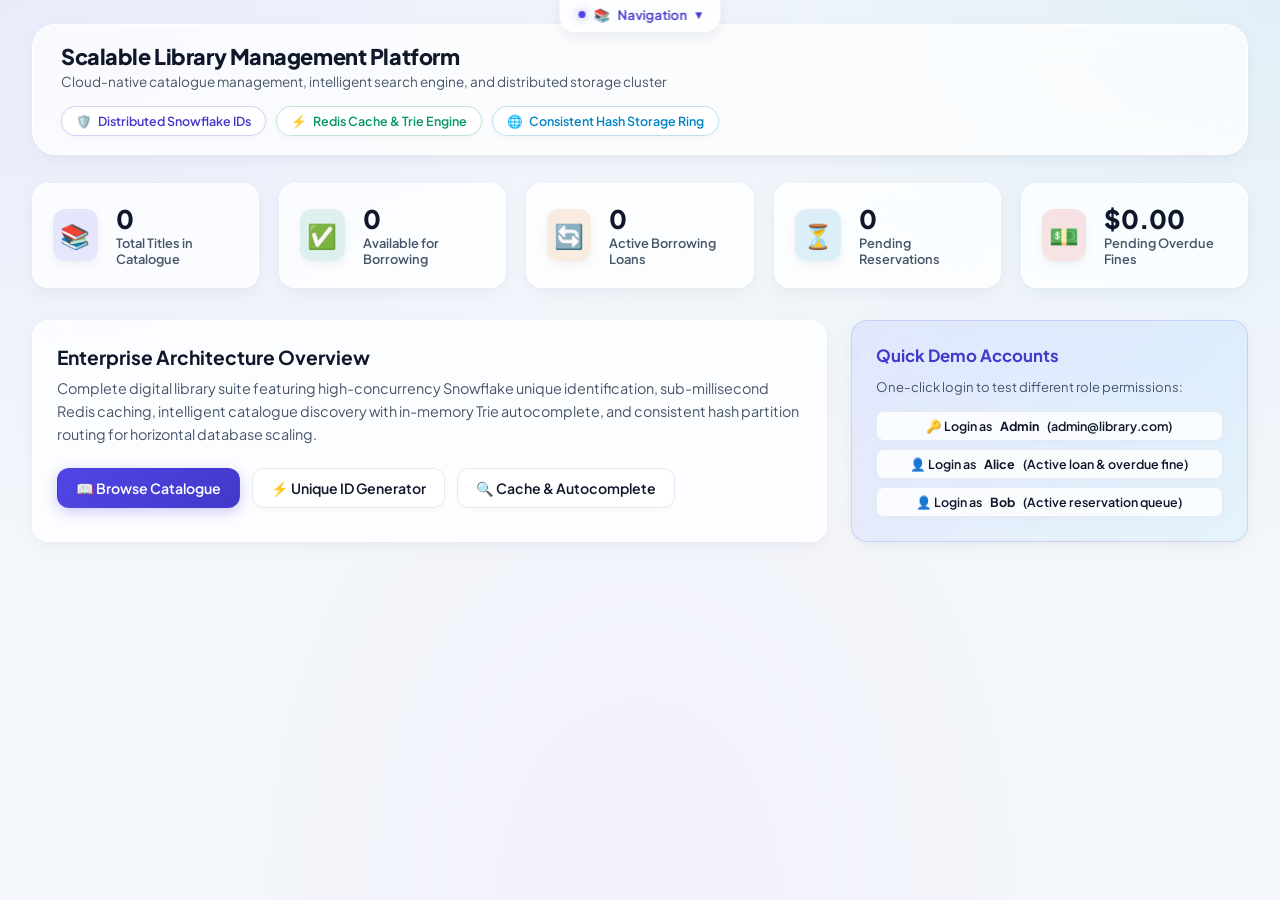
==== src/main/resources/static/index.html @ d14744e7 "Initial commit: Scalable Library Management System" ====
<!DOCTYPE html>
<html lang="en">
<head>
  <meta charset="UTF-8">
  <meta name="viewport" content="width=device-width, initial-scale=1.0">
  <title>Scalable Library Management Platform</title>
  <meta name="description" content="High-Performance Library Management Platform: Distributed Snowflake IDs, In-Memory Trie Autocomplete, Redis Cache-Aside & MongoDB Sharded Storage Ring">
  <!-- Google Fonts: Plus Jakarta Sans & JetBrains Mono -->
  <link rel="preconnect" href="https://fonts.googleapis.com">
  <link rel="preconnect" href="https://fonts.gstatic.com" crossorigin>
  <link href="https://fonts.googleapis.com/css2?family=JetBrains+Mono:wght@400;500;700&family=Plus+Jakarta+Sans:wght@400;500;600;700;800&display=swap" rel="stylesheet">
  <link rel="stylesheet" href="css/style.css">
</head>
<body>
  <!-- Top Hover Trigger Area (Invisible boundary at top of viewport) -->
  <div id="top-nav-trigger" class="top-nav-trigger" aria-label="Hover trigger for navigation"></div>

  <!-- Minimalist Floating Peek Indicator Pill -->
  <div id="nav-peek-indicator" class="nav-peek-indicator" title="Hover to reveal navigation bar">
    <span class="peek-dot"></span>
    <span class="peek-icon">📚</span>
    <span class="peek-text">Navigation</span>
    <span class="peek-chevron">▾</span>
  </div>

  <!-- Top Floating Glass Navigation Bar -->
  <header id="top-navbar" class="top-navbar">
    <div class="top-navbar-container">
      
      <!-- Brand Section -->
      <div class="brand-section" onclick="Router.navigate('dashboard')" role="button" tabindex="0" title="Go to Dashboard">
        <div class="brand-logo-icon">📚</div>
        <div class="brand-info">
          <h2>LMS Portal</h2>
          <span class="brand-badge">Enterprise Edition</span>
        </div>
      </div>

      <!-- Main Horizontal Navigation Menu -->
      <nav class="nav-menu" id="main-nav-menu">
        <a class="nav-item active" data-view="dashboard" id="nav-dashboard">
          <span class="nav-icon">📊</span>
          <span class="nav-label">Dashboard</span>
        </a>
        <a class="nav-item" data-view="catalogue" id="nav-catalogue">
          <span class="nav-icon">📖</span>
          <span class="nav-label">Catalogue</span>
        </a>
        <a class="nav-item" data-view="discovery" id="nav-discovery">
          <span class="nav-icon">🔍</span>
          <span class="nav-label">Discovery & Cache</span>
        </a>
        <a class="nav-item" data-view="benchmark" id="nav-benchmark">
          <span class="nav-icon">⚡</span>
          <span class="nav-label">Unique ID Gen</span>
        </a>
        <a class="nav-item" data-view="distribution" id="nav-distribution">
          <span class="nav-icon">🌐</span>
          <span class="nav-label">Storage Ring</span>
        </a>

        <!-- Member Only Menu -->
        <div id="nav-member-group" class="nav-dynamic-group" style="display: none;">
          <div class="nav-group-divider"></div>
          <a class="nav-item" data-view="member" id="nav-member">
            <span class="nav-icon">👤</span>
            <span class="nav-label">My Library</span>
          </a>
        </div>

        <!-- Admin Only Menu -->
        <div id="nav-admin-group" class="nav-dynamic-group" style="display: none;">
          <div class="nav-group-divider"></div>
          <a class="nav-item" data-view="admin" id="nav-admin">
            <span class="nav-icon">⚙️</span>
            <span class="nav-label">Admin Portal</span>
          </a>
        </div>

        <!-- Guest Only Menu -->
        <div id="nav-guest-group" class="nav-dynamic-group">
          <div class="nav-group-divider"></div>
          <a class="nav-item" data-view="login" id="nav-login">
            <span class="nav-icon">🔐</span>
            <span class="nav-label">Sign In</span>
          </a>
          <a class="nav-item btn-nav-cta" data-view="register" id="nav-register">
            <span class="nav-icon">📝</span>
            <span class="nav-label">Register</span>
          </a>
        </div>
      </nav>

      <!-- Right Actions: User Profile Card & Pin Navbar Toggle -->
      <div class="navbar-right-actions">
        <!-- User Card (Populated by Auth.js) -->
        <div class="user-card" id="sidebar-user-card" style="display: none;">
          <div class="user-avatar" id="user-avatar">A</div>
          <div class="user-details">
            <div class="user-name" id="user-display-name">Alice Johnson</div>
            <span class="user-role-badge member" id="user-role-badge">MEMBER</span>
          </div>
          <button class="btn-logout" title="Sign Out" onclick="Auth.logout()">🚪</button>
        </div>

        <!-- Pin Navbar Toggle Button -->
        <button id="btn-pin-nav" class="btn-pin-nav" title="Pin / Unpin Navbar" onclick="App.toggleNavPin()">
          <span id="pin-icon" class="pin-icon">📌</span>
          <span class="pin-text">Pin Bar</span>
        </button>

        <!-- Mobile Menu Toggle Button -->
        <button class="btn-mobile-toggle" id="mobile-menu-btn" aria-label="Toggle navigation menu">☰</button>
      </div>

    </div>
  </header>

  <!-- Main Application Wrapper -->
  <div class="app-container">
    <div class="main-wrapper">
      
      <!-- Topbar Header -->
      <header class="topbar">
        <div class="topbar-title-wrap">
          <div class="page-heading">
            <h1>Scalable Library Management Platform</h1>
            <p>Cloud-native catalogue management, intelligent search engine, and distributed storage cluster</p>
          </div>
        </div>

        <div class="topbar-actions">
          <div class="badge-concept badge-snowflake">
            <span class="badge-icon">🛡️</span>
            <span>Distributed Snowflake IDs</span>
          </div>
          <div class="badge-concept badge-redis">
            <span class="badge-icon">⚡</span>
            <span>Redis Cache & Trie Engine</span>
          </div>
          <div class="badge-concept badge-cluster">
            <span class="badge-icon">🌐</span>
            <span>Consistent Hash Storage Ring</span>
          </div>
        </div>
      </header>

      <!-- Dynamic Content Views -->
      <main class="content-body">
        
        <!-- ================= VIEW 1: DASHBOARD ================= -->
        <section id="view-dashboard" class="view-section active">
          <!-- Stats Grid -->
          <div class="stats-grid">
            <div class="card stat-card">
              <div class="stat-icon-wrap books">📚</div>
              <div class="stat-content">
                <h3 id="stat-total-books">0</h3>
                <p>Total Titles in Catalogue</p>
              </div>
            </div>

            <div class="card stat-card">
              <div class="stat-icon-wrap available">✅</div>
              <div class="stat-content">
                <h3 id="stat-available-books">0</h3>
                <p>Available for Borrowing</p>
              </div>
            </div>

            <div class="card stat-card">
              <div class="stat-icon-wrap loans">🔄</div>
              <div class="stat-content">
                <h3 id="stat-active-loans">0</h3>
                <p>Active Borrowing Loans</p>
              </div>
            </div>

            <div class="card stat-card">
              <div class="stat-icon-wrap reservations">⏳</div>
              <div class="stat-content">
                <h3 id="stat-total-reservations">0</h3>
                <p>Pending Reservations</p>
              </div>
            </div>

            <div class="card stat-card">
              <div class="stat-icon-wrap fines">💵</div>
              <div class="stat-content">
                <h3 id="stat-pending-fines">$0.00</h3>
                <p>Pending Overdue Fines</p>
              </div>
            </div>
          </div>

          <!-- Quick Actions & Architecture Overview Banner -->
          <div style="display: grid; grid-template-columns: 2fr 1fr; gap: 24px; margin-bottom: 32px;" class="dashboard-hero-grid">
            <div class="card">
              <h3 style="font-size: 1.2rem; font-weight: 700; margin-bottom: 8px; color: var(--text-main);">Enterprise Architecture Overview</h3>
              <p style="font-size: 0.9rem; color: var(--text-muted); line-height: 1.6; margin-bottom: 22px;">
                Complete digital library suite featuring high-concurrency Snowflake unique identification, sub-millisecond Redis caching, intelligent catalogue discovery with in-memory Trie autocomplete, and consistent hash partition routing for horizontal database scaling.
              </p>
              <div style="display: flex; gap: 12px; flex-wrap: wrap;">
                <button class="btn btn-primary" onclick="Router.navigate('catalogue')">📖 Browse Catalogue</button>
                <button class="btn btn-outline" onclick="Router.navigate('benchmark')">⚡ Unique ID Generator</button>
                <button class="btn btn-outline" onclick="Router.navigate('discovery')">🔍 Cache & Autocomplete</button>
              </div>
            </div>

            <div class="card" style="background: linear-gradient(135deg, rgba(79, 70, 229, 0.08), rgba(6, 182, 212, 0.05)); border-color: rgba(99, 102, 241, 0.2);">
              <h3 style="font-size: 1.05rem; font-weight: 700; margin-bottom: 12px; color: var(--primary-600);">Quick Demo Accounts</h3>
              <p style="font-size: 0.82rem; color: var(--text-muted); margin-bottom: 16px;">One-click login to test different role permissions:</p>
              <div style="display: flex; flex-direction: column; gap: 8px;">
                <button class="btn btn-outline btn-sm" onclick="Auth.login('admin@library.com', 'Admin@123')">
                  🔑 Login as <strong>Admin</strong> (admin@library.com)
                </button>
                <button class="btn btn-outline btn-sm" onclick="Auth.login('alice@example.com', 'Alice@123')">
                  👤 Login as <strong>Alice</strong> (Active loan & overdue fine)
                </button>
                <button class="btn btn-outline btn-sm" onclick="Auth.login('bob@example.com', 'Bob@123')">
                  👤 Login as <strong>Bob</strong> (Active reservation queue)
                </button>
              </div>
            </div>
          </div>
        </section>

        <!-- ================= VIEW 2: BOOK CATALOGUE ================= -->
        <section id="view-catalogue" class="view-section">
          <!-- Search & Filter Controls -->
          <div class="search-filter-bar">
            <div class="search-input-wrap">
              <span class="search-icon-inside">🔍</span>
              <input type="text" id="catalogue-search-input" placeholder="Search by title, author, or ISBN..." oninput="Books.handleSearch(this.value)">
            </div>

            <div class="category-chips">
              <button class="chip active" data-category="ALL" onclick="Books.setCategory('ALL')">All Categories</button>
              <button class="chip" data-category="System Architecture" onclick="Books.setCategory('System Architecture')">System Architecture</button>
              <button class="chip" data-category="Computer Science" onclick="Books.setCategory('Computer Science')">Computer Science</button>
              <button class="chip" data-category="Software Engineering" onclick="Books.setCategory('Software Engineering')">Software Engineering</button>
              <button class="chip" data-category="Databases" onclick="Books.setCategory('Databases')">Databases</button>
              <button class="chip" data-category="DevOps & SRE" onclick="Books.setCategory('DevOps & SRE')">DevOps & SRE</button>
              <button class="chip" data-category="Algorithms" onclick="Books.setCategory('Algorithms')">Algorithms</button>
            </div>
          </div>

          <!-- Books Grid -->
          <div id="books-catalogue-grid" class="books-grid"></div>

          <!-- Pagination -->
          <div id="books-pagination"></div>
        </section>

        <!-- ================= VIEW 3: MEMBER DASHBOARD ================= -->
        <section id="view-member" class="view-section">
          <div style="margin-bottom: 24px;">
            <h2 style="font-size: 1.4rem; font-weight: 700; color: var(--text-main);">Member Portal</h2>
            <p style="font-size: 0.85rem; color: var(--text-muted);">Manage active loans, return books, track reservations, and settle overdue fines.</p>
          </div>

          <!-- Active Loans Section -->
          <div class="card" style="margin-bottom: 24px;">
            <h3 style="font-size: 1.1rem; font-weight: 700; margin-bottom: 16px;">📖 Currently Borrowed Books</h3>
            <div id="member-active-loans-list"></div>
          </div>

          <!-- Reservations Section -->
          <div class="card" style="margin-bottom: 24px;">
            <h3 style="font-size: 1.1rem; font-weight: 700; margin-bottom: 16px;">⏳ Active Reservations & Queue Status</h3>
            <div id="member-reservations-list"></div>
          </div>

          <!-- Overdue Fines Section -->
          <div class="card" style="margin-bottom: 24px;">
            <h3 style="font-size: 1.1rem; font-weight: 700; margin-bottom: 16px;">💵 Overdue Fines & Payment History</h3>
            <div id="member-fines-list"></div>
          </div>

          <!-- Past Loan History -->
          <div class="card">
            <h3 style="font-size: 1.1rem; font-weight: 700; margin-bottom: 16px;">📜 Loan History (Returned Books)</h3>
            <div id="member-loan-history-list"></div>
          </div>
        </section>

        <!-- ================= VIEW 4: ADMIN DASHBOARD ================= -->
        <section id="view-admin" class="view-section">
          <div style="display: flex; align-items: center; justify-content: space-between; margin-bottom: 24px; flex-wrap: wrap; gap: 12px;">
            <div>
              <h2 style="font-size: 1.4rem; font-weight: 700; color: var(--text-main);">Library Staff Administration</h2>
              <p style="font-size: 0.85rem; color: var(--text-muted);">Catalogue management, inventory control, loan records, and member directory.</p>
            </div>
            <button class="btn btn-primary" onclick="Admin.openAddBookModal()">+ Add New Book</button>
          </div>

          <!-- Admin Tabs -->
          <div class="category-chips" style="margin-bottom: 20px;">
            <button class="chip active admin-tab-btn" data-tab="books" onclick="Admin.switchTab('books')">📚 Book Management</button>
            <button class="chip admin-tab-btn" data-tab="loans" onclick="Admin.switchTab('loans')">🔄 All Active/Past Loans</button>
            <button class="chip admin-tab-btn" data-tab="reservations" onclick="Admin.switchTab('reservations')">⏳ Reservation Queues</button>
            <button class="chip admin-tab-btn" data-tab="members" onclick="Admin.switchTab('members')">👥 Registered Members</button>
          </div>

          <!-- Tab Pane: Books -->
          <div id="admin-pane-books" class="card admin-tab-pane">
            <div class="table-responsive">
              <table class="data-table">
                <thead>
                  <tr>
                    <th>Book ID</th>
                    <th>Title</th>
                    <th>Authors</th>
                    <th>ISBN</th>
                    <th>Category</th>
                    <th>Stock (Avail / Total)</th>
                    <th>Actions</th>
                  </tr>
                </thead>
                <tbody id="admin-books-table-body"></tbody>
              </table>
            </div>
          </div>

          <!-- Tab Pane: Loans -->
          <div id="admin-pane-loans" class="card admin-tab-pane" style="display: none;">
            <div class="table-responsive">
              <table class="data-table">
                <thead>
                  <tr>
                    <th>Loan ID</th>
                    <th>Member ID</th>
                    <th>Book ID</th>
                    <th>Borrowed Date</th>
                    <th>Due Date</th>
                    <th>Status</th>
                    <th>Action</th>
                  </tr>
                </thead>
                <tbody id="admin-loans-table-body"></tbody>
              </table>
            </div>
          </div>

          <!-- Tab Pane: Reservations -->
          <div id="admin-pane-reservations" class="card admin-tab-pane" style="display: none;">
            <div class="table-responsive">
              <table class="data-table">
                <thead>
                  <tr>
                    <th>Reservation ID</th>
                    <th>Member ID</th>
                    <th>Book ID</th>
                    <th>Reserved Time</th>
                    <th>Queue Pos</th>
                    <th>Status</th>
                  </tr>
                </thead>
                <tbody id="admin-reservations-table-body"></tbody>
              </table>
            </div>
          </div>

          <!-- Tab Pane: Members -->
          <div id="admin-pane-members" class="card admin-tab-pane" style="display: none;">
            <div class="table-responsive">
              <table class="data-table">
                <thead>
                  <tr>
                    <th>Member ID</th>
                    <th>Name</th>
                    <th>Email</th>
                    <th>Role</th>
                    <th>Phone</th>
                    <th>Joined</th>
                  </tr>
                </thead>
                <tbody id="admin-members-table-body"></tbody>
              </table>
            </div>
          </div>
        </section>

        <!-- ================= VIEW 5: UNIQUE ID GENERATOR BENCHMARK ================= -->
        <section id="view-benchmark" class="view-section">
          <div style="margin-bottom: 24px;">
            <h2 style="font-size: 1.4rem; font-weight: 700; color: var(--text-main);">Distributed Unique ID Generator</h2>
            <p style="font-size: 0.85rem; color: var(--text-muted);">
              High-concurrency, collision-free 64-bit Snowflake identification with Base62 encoding for global entity tracking.
            </p>
          </div>

          <div style="display: grid; grid-template-columns: 1fr 1fr; gap: 24px; margin-bottom: 32px;" class="benchmark-grid">
            <!-- Benchmark Control Panel -->
            <div class="card benchmark-card">
              <h3 style="font-size: 1.1rem; font-weight: 700; margin-bottom: 16px;">Concurrent Collision Benchmark</h3>
              <div class="form-group">
                <label>Number of Unique IDs to Generate</label>
                <input type="number" class="form-control" id="bench-count" value="10000" min="100" max="100000" step="1000">
              </div>

              <div class="form-row">
                <div class="form-group">
                  <label>Concurrency Threads</label>
                  <input type="number" class="form-control" id="bench-threads" value="8" min="1" max="32">
                </div>
                <div class="form-group">
                  <label>ID Generator Strategy</label>
                  <select class="form-control" id="bench-strategy">
                    <option value="snowflake">Distributed Snowflake (Base62)</option>
                    <option value="tsid">Time-Sorted ID (TSID Base32)</option>
                  </select>
                </div>
              </div>

              <button class="btn btn-primary" id="btn-run-bench" onclick="Benchmark.runLiveBenchmark()" style="width: 100%;">
                🚀 Run Concurrent Benchmark
              </button>
            </div>

            <!-- Single ID Generation Playground -->
            <div class="card">
              <h3 style="font-size: 1.1rem; font-weight: 700; margin-bottom: 16px;">Interactive ID Generation Playground</h3>
              <p style="font-size: 0.85rem; color: var(--text-muted); margin-bottom: 16px;">
                Generate individual collision-resistant IDs across each domain prefix:
              </p>
              <div style="display: flex; gap: 8px; flex-wrap: wrap; margin-bottom: 16px;">
                <button class="btn btn-outline btn-sm" onclick="Benchmark.generateSampleId('book')">📖 Book (BK-)</button>
                <button class="btn btn-outline btn-sm" onclick="Benchmark.generateSampleId('member')">👤 Member (MEM-)</button>
                <button class="btn btn-outline btn-sm" onclick="Benchmark.generateSampleId('loan')">🔄 Loan (LN-)</button>
                <button class="btn btn-outline btn-sm" onclick="Benchmark.generateSampleId('reservation')">⏳ Reservation (RES-)</button>
                <button class="btn btn-outline btn-sm" onclick="Benchmark.generateSampleId('transaction')">💳 Fine Txn (TXN-)</button>
              </div>

              <div id="playground-result">
                <div class="card-subtle-box" style="padding: 16px; border-radius: var(--radius-md); font-size: 0.85rem; color: var(--text-dim); text-align: center;">
                  Click any button above to generate a live identifier.
                </div>
              </div>
            </div>
          </div>

          <!-- Benchmark Results Display -->
          <div id="bench-results-wrap" class="card" style="display: none; border-color: rgba(99, 102, 241, 0.4);">
            <div style="display: flex; align-items: center; justify-content: space-between; border-bottom: 1px solid var(--border-color); padding-bottom: 16px; margin-bottom: 20px;">
              <div>
                <h3 style="font-size: 1.2rem; font-weight: 700; color: var(--primary-600);">Benchmark Execution Report</h3>
                <p style="font-size: 0.8rem; color: var(--text-muted);" id="bench-res-strategy">Strategy</p>
              </div>
              <span class="status-pill active" style="font-size: 0.85rem;">Completed Successfully</span>
            </div>

            <div class="stats-grid" style="margin-bottom: 24px;">
              <div class="card stat-card card-subtle-box">
                <div class="stat-content">
                  <div class="metric-highlight" id="bench-res-throughput">0</div>
                  <p>Throughput (IDs/sec)</p>
                </div>
              </div>

              <div class="card stat-card card-subtle-box">
                <div class="stat-content">
                  <div class="metric-highlight" id="bench-res-collisions" style="color: var(--success);">0</div>
                  <p>Collision Count</p>
                </div>
              </div>

              <div class="card stat-card card-subtle-box">
                <div class="stat-content">
                  <div class="metric-highlight" id="bench-res-duration" style="color: #D97706;">0 ms</div>
                  <p>Execution Latency</p>
                </div>
              </div>

              <div class="card stat-card card-subtle-box">
                <div class="stat-content">
                  <div class="metric-highlight" id="bench-res-total" style="color: var(--primary-600);">0</div>
                  <p>Total Generated</p>
                </div>
              </div>
            </div>

            <div>
              <h4 style="font-size: 0.85rem; text-transform: uppercase; color: var(--text-dim); margin-bottom: 10px;">Sample Generated IDs from Set:</h4>
              <div id="bench-sample-ids" style="display: flex; flex-wrap: wrap; gap: 8px;"></div>
            </div>
          </div>
        </section>

        <!-- ================= VIEW 6: LOGIN ================= -->
        <section id="view-login" class="view-section">
          <div style="max-width: 440px; margin: 40px auto;">
            <div class="card">
              <div style="text-align: center; margin-bottom: 24px;">
                <div style="font-size: 36px; margin-bottom: 8px;">🔐</div>
                <h2 style="font-size: 1.4rem; font-weight: 700; color: var(--text-main);">Sign In to Library</h2>
                <p style="font-size: 0.85rem; color: var(--text-muted); margin-top: 4px;">Enter your credentials to access loans and reservations.</p>
              </div>

              <form onsubmit="event.preventDefault(); Auth.login(document.getElementById('login-email').value, document.getElementById('login-password').value);">
                <div class="form-group">
                  <label>Email Address</label>
                  <input type="email" class="form-control" id="login-email" required placeholder="name@domain.com">
                </div>

                <div class="form-group">
                  <label>Password</label>
                  <input type="password" class="form-control" id="login-password" required placeholder="••••••••">
                </div>

                <button type="submit" class="btn btn-primary" style="width: 100%; padding: 12px; margin-top: 8px;">
                  Sign In
                </button>
              </form>

              <div style="text-align: center; margin-top: 20px; font-size: 0.85rem; color: var(--text-muted);">
                Don't have an account? <a href="#" onclick="event.preventDefault(); Router.navigate('register');" style="color: var(--primary-600); font-weight: 600;">Register here</a>
              </div>
            </div>
          </div>
        </section>

        <!-- ================= VIEW 7: REGISTRATION ================= -->
        <section id="view-register" class="view-section">
          <div style="max-width: 480px; margin: 40px auto;">
            <div class="card">
              <div style="text-align: center; margin-bottom: 24px;">
                <div style="font-size: 36px; margin-bottom: 8px;">📝</div>
                <h2 style="font-size: 1.4rem; font-weight: 700; color: var(--text-main);">Member Registration</h2>
                <p style="font-size: 0.85rem; color: var(--text-muted); margin-top: 4px;">Join the library to borrow books and manage reservations.</p>
              </div>

              <form onsubmit="event.preventDefault(); Auth.register(
                document.getElementById('reg-name').value,
                document.getElementById('reg-email').value,
                document.getElementById('reg-password').value,
                document.getElementById('reg-phone').value,
                document.getElementById('reg-role').value
              );">
                <div class="form-group">
                  <label>Full Name</label>
                  <input type="text" class="form-control" id="reg-name" required placeholder="John Doe">
                </div>

                <div class="form-group">
                  <label>Email Address</label>
                  <input type="email" class="form-control" id="reg-email" required placeholder="john@example.com">
                </div>

                <div class="form-group">
                  <label>Password (min 6 characters)</label>
                  <input type="password" class="form-control" id="reg-password" required minlength="6" placeholder="••••••••">
                </div>

                <div class="form-row">
                  <div class="form-group">
                    <label>Phone Number</label>
                    <input type="tel" class="form-control" id="reg-phone" placeholder="+1-555-0199">
                  </div>
                  <div class="form-group">
                    <label>Account Role</label>
                    <select class="form-control" id="reg-role">
                      <option value="MEMBER">Member</option>
                      <option value="ADMIN">Administrator</option>
                    </select>
                  </div>
                </div>

                <button type="submit" class="btn btn-primary" style="width: 100%; padding: 12px; margin-top: 8px;">
                  Complete Registration
                </button>
              </form>

              <div style="text-align: center; margin-top: 20px; font-size: 0.85rem; color: var(--text-muted);">
                Already have an account? <a href="#" onclick="event.preventDefault(); Router.navigate('login');" style="color: var(--primary-600); font-weight: 600;">Sign In</a>
              </div>
            </div>
          </div>
        </section>

        <!-- ================= VIEW: BOOK DISCOVERY ================= -->
        <section id="view-discovery" class="view-section">
          <div style="margin-bottom: 24px;">
            <div style="display: flex; justify-content: space-between; align-items: flex-start; flex-wrap: wrap; gap: 12px;">
              <div>
                <h2 style="font-size: 1.4rem; font-weight: 700; color: var(--text-main);">Book Discovery & Redis Cache Engine</h2>
                <p style="font-size: 0.85rem; color: var(--text-muted);">
                  In-Memory Prefix Search, Redis Cache-Aside Engine & High-Throughput Catalogue Crawler.
                </p>
              </div>
              <div id="stat-redis-status" class="status-pill active">🟢 CONNECTED</div>
            </div>
          </div>

          <!-- Redis Telemetry Cards -->
          <div class="stats-grid" style="grid-template-columns: repeat(5, 1fr); margin-bottom: 28px;">
            <div class="card stat-card">
              <div class="stat-content">
                <div class="metric-highlight" id="stat-book-hits" style="color: var(--success); font-size: 1.4rem;">0</div>
                <p>Book Cache Hits</p>
              </div>
            </div>
            <div class="card stat-card">
              <div class="stat-content">
                <div class="metric-highlight" id="stat-book-misses" style="color: #D97706; font-size: 1.4rem;">0</div>
                <p>Book Cache Misses</p>
              </div>
            </div>
            <div class="card stat-card">
              <div class="stat-content">
                <div class="metric-highlight" id="stat-search-hits" style="color: var(--success); font-size: 1.4rem;">0</div>
                <p>Search Cache Hits</p>
              </div>
            </div>
            <div class="card stat-card">
              <div class="stat-content">
                <div class="metric-highlight" id="stat-search-misses" style="color: #D97706; font-size: 1.4rem;">0</div>
                <p>Search Cache Misses</p>
              </div>
            </div>
            <div class="card stat-card">
              <div class="stat-content">
                <div class="metric-highlight" id="stat-cache-ratio" style="color: var(--primary-600); font-size: 1.4rem;">0.00%</div>
                <p>Overall Hit Ratio</p>
              </div>
            </div>
          </div>

          <div style="display: grid; grid-template-columns: 1fr 1fr; gap: 24px; margin-bottom: 32px;" class="discovery-grid">
            <!-- Trie Autocomplete Tester -->
            <div class="card">
              <div style="display: flex; justify-content: space-between; align-items: center; margin-bottom: 12px;">
                <h3 style="font-size: 1.1rem; font-weight: 700;">⚡ Trie Autocomplete Playground</h3>
                <span id="discovery-trie-latency" style="font-size: 0.8rem; color: var(--text-muted);"></span>
              </div>
              <p style="font-size: 0.85rem; color: var(--text-muted); margin-bottom: 16px;">
                Type any prefix to fetch instantaneous suggestions from the in-memory Trie data structure:
              </p>
              <div class="form-group">
                <input type="text" class="form-control" id="discovery-trie-input" placeholder="Type prefix (e.g. 'clean', 'sys', 'data', 'martin')...">
              </div>
              <div id="discovery-trie-results" class="card-subtle-box" style="display: flex; flex-wrap: wrap; gap: 8px; min-height: 40px; padding: 12px; border-radius: var(--radius-md);">
                <span style="color: var(--text-dim); font-size: 0.85rem;">Type a prefix above to test Trie prefix matching...</span>
              </div>
            </div>

            <!-- Redis Multi-Field Search Explorer -->
            <div class="card">
              <div style="display: flex; justify-content: space-between; align-items: center; margin-bottom: 12px;">
                <h3 style="font-size: 1.1rem; font-weight: 700;">🔍 Cache-Aside Search Explorer</h3>
                <span id="discovery-cache-badge" class="badge-concept badge-redis" style="font-size: 0.75rem;">REDIS READY</span>
              </div>
              <p style="font-size: 0.85rem; color: var(--text-muted); margin-bottom: 16px;">
                Queries check Redis first (<code>search:{query}:{page}:{size}:{avail}</code>). Cache hit returns in &lt;2ms; miss queries MongoDB and caches with TTL.
              </p>
              <div style="display: flex; gap: 8px; margin-bottom: 12px;">
                <input type="text" class="form-control" id="discovery-search-q" placeholder="Search term..." style="flex: 2;">
                <select class="form-control" id="discovery-search-avail" style="flex: 1;">
                  <option value="">All Stock</option>
                  <option value="true">In Stock</option>
                  <option value="false">Out of Stock</option>
                </select>
                <button class="btn btn-primary" onclick="Discovery.runSearch()">Search</button>
              </div>
              <div style="font-size: 0.78rem; color: var(--text-dim); margin-bottom: 12px;">
                Execution Latency: <strong id="discovery-search-latency" style="color: var(--primary-600);">0 ms</strong>
              </div>
              <div id="discovery-search-results" style="max-height: 280px; overflow-y: auto;">
                <div style="text-align: center; padding: 20px; color: var(--text-dim); font-size: 0.85rem;">
                  Click 'Search' or pick a Trie suggestion above to execute cached search.
                </div>
              </div>
            </div>
          </div>

          <!-- Controlled Crawler Panel -->
          <div class="card">
            <h3 style="font-size: 1.1rem; font-weight: 700; margin-bottom: 8px;">🕷️ Automated Catalogue Discovery Crawler</h3>
            <p style="font-size: 0.85rem; color: var(--text-muted); margin-bottom: 16px;">
              Crawls permitted catalogue sources, extracts book metadata, deduplicates URLs, and stages records for catalogue ingestion:
            </p>
            <div style="display: flex; gap: 12px; margin-bottom: 16px; flex-wrap: wrap;">
              <input type="text" class="form-control" id="crawler-seed-url" value="http://localhost:8081/api/crawler/simulated-source?page=1" style="flex: 1; min-width: 260px;">
              <button class="btn btn-primary" onclick="Discovery.runCrawler()">🚀 Run Controlled Crawl</button>
            </div>
            <div id="crawler-stats-container" style="display: none; margin-bottom: 16px;"></div>
            <div id="crawler-extracted-books"></div>
          </div>
        </section>

        <!-- ================= VIEW: DISTRIBUTED STORAGE & SHARDING ================= -->
        <section id="view-distribution" class="view-section">
          <div style="margin-bottom: 24px;">
            <div style="display: flex; justify-content: space-between; align-items: flex-start; flex-wrap: wrap; gap: 12px;">
              <div>
                <h2 style="font-size: 1.4rem; font-weight: 700; color: var(--text-main);">Distributed Storage & Partition Routing</h2>
                <p style="font-size: 0.85rem; color: var(--text-muted);">
                  Consistent Hashing Partition Ring & Distributed Cluster Topology Manager.
                </p>
              </div>
              <div id="dist-cluster-badge" class="status-pill active">CLUSTER READY</div>
            </div>
          </div>

          <!-- Top Status Grid -->
          <div class="stats-grid" style="grid-template-columns: repeat(4, 1fr); margin-bottom: 28px;">
            <div class="card stat-card">
              <div class="stat-content">
                <div class="metric-highlight" id="dist-node-count" style="font-size: 1.5rem; color: var(--primary-600);">4</div>
                <p>Logical Storage Nodes</p>
              </div>
            </div>
            <div class="card stat-card">
              <div class="stat-content">
                <div class="metric-highlight" id="dist-vnode-count" style="font-size: 1.5rem; color: #D97706;">150</div>
                <p>VNodes per Physical Node</p>
              </div>
            </div>
            <div class="card stat-card">
              <div class="stat-content">
                <div class="metric-highlight" id="dist-total-vnodes" style="font-size: 1.5rem; color: var(--primary-500);">600</div>
                <p>Total Virtual Points on Ring</p>
              </div>
            </div>
            <div class="card stat-card">
              <div class="stat-content">
                <div class="metric-highlight" id="dist-cv" style="font-size: 1.5rem; color: var(--success);">&lt; 8%</div>
                <p>Ring Variance (Coeff. Var)</p>
              </div>
            </div>
          </div>

          <!-- MongoDB Sharding Architecture Panel -->
          <div class="card" style="margin-bottom: 28px; border-color: rgba(99, 102, 241, 0.25);">
            <div style="display: flex; justify-content: space-between; align-items: center; border-bottom: 1px solid var(--border-color); padding-bottom: 14px; margin-bottom: 18px; flex-wrap: wrap; gap: 10px;">
              <div>
                <h3 style="font-size: 1.15rem; font-weight: 700; color: var(--primary-600); display: flex; align-items: center; gap: 8px;">
                  <span>🍃</span> MongoDB Sharded Deployment Architecture
                </h3>
                <p style="font-size: 0.82rem; color: var(--text-muted); margin-top: 2px;">
                  Deployment Mode: <strong id="dist-cluster-type" style="color: var(--text-main);">STANDALONE_DEV</strong> | URI: <code id="dist-conn-uri" style="color: var(--primary-600);">mongodb://localhost:27017/library_db</code>
                </p>
              </div>
              <button class="btn btn-outline btn-sm" onclick="Distribution.loadOverview()">🔄 Refresh Status</button>
            </div>

            <div style="display: grid; grid-template-columns: 2fr 1.2fr; gap: 20px;" class="distribution-shards-grid">
              <!-- Shard Replica Sets -->
              <div>
                <div style="font-size: 0.85rem; font-weight: 700; color: var(--text-dim); text-transform: uppercase; margin-bottom: 10px;">
                  Active / Configured Shard Replica Sets:
                </div>
                <div id="dist-shards-list" style="display: grid; grid-template-columns: 1fr 1fr; gap: 12px;"></div>
              </div>

              <!-- Shard Keys & Docker Quickstart -->
              <div>
                <div style="font-size: 0.85rem; font-weight: 700; color: var(--text-dim); text-transform: uppercase; margin-bottom: 10px;">
                  Hashed Shard Keys & Distribution:
                </div>
                <div id="dist-shard-keys-list"></div>
                <div class="card-subtle-box" style="margin-top: 12px; padding: 10px; border-radius: var(--radius-sm); font-size: 0.75rem;">
                  <span style="color: var(--text-dim);">To spin up 2-shard + configsvr cluster:</span><br>
                  <code style="color: var(--primary-600); font-weight: 700;">docker compose -f docker-compose-sharding.yml up -d</code>
                </div>
              </div>
            </div>
          </div>

          <!-- Consistent Hash Ring Active Nodes & Key Allocation -->
          <div class="card" style="margin-bottom: 28px;">
            <div style="display: flex; justify-content: space-between; align-items: center; margin-bottom: 16px; flex-wrap: wrap; gap: 12px;">
              <div>
                <h3 style="font-size: 1.15rem; font-weight: 700; color: var(--text-main);">🌐 Consistent Hash Ring Topology & Key Allocation</h3>
                <p style="font-size: 0.82rem; color: var(--text-muted);">
                  Algorithm: <strong id="dist-algo">32-bit MurmurHash3</strong> | Live Catalogue & Member Records: <strong id="dist-total-keys" style="color: var(--primary-600);">0</strong> keys
                </p>
              </div>
              <!-- Add Node Form -->
              <div style="display: flex; gap: 8px;">
                <input type="text" class="form-control" id="dist-new-node-input" placeholder="New node (e.g. storage-node-5)" style="width: 220px; font-size: 0.85rem;">
                <button class="btn btn-primary btn-sm" onclick="Distribution.addNode()">+ Add Node</button>
              </div>
            </div>

            <!-- Nodes Cards Grid -->
            <div id="dist-nodes-grid" style="display: grid; grid-template-columns: repeat(auto-fit, minmax(240px, 1fr)); gap: 14px;"></div>
          </div>

          <!-- Interactive Key Routing & Scale Simulator -->
          <div style="display: grid; grid-template-columns: 1fr 1fr; gap: 24px; margin-bottom: 28px;" class="distribution-sim-grid">
            <!-- Key Route Inspector -->
            <div class="card">
              <h3 style="font-size: 1.1rem; font-weight: 700; margin-bottom: 8px; color: var(--text-main);">🎯 Single Key Routing Inspector</h3>
              <p style="font-size: 0.82rem; color: var(--text-muted); margin-bottom: 14px;">
                Trace how any book ID, ISBN, or member identifier maps onto the 32-bit circular hash ring:
              </p>
              <div class="form-group">
                <input type="text" class="form-control" id="dist-route-input" placeholder="Type key (e.g. BK-RQwX87z9s2, 978-0132350884, MEM-001)...">
              </div>
              <div id="dist-route-result">
                <div class="card-subtle-box" style="padding: 14px; border-radius: var(--radius-md); font-size: 0.85rem; color: var(--text-dim); text-align: center;">
                  Enter a key above to trace its MurmurHash3 value and target partition node.
                </div>
              </div>
            </div>

            <!-- Dynamic Scale & Rebalance Simulation -->
            <div class="card">
              <h3 style="font-size: 1.1rem; font-weight: 700; margin-bottom: 8px; color: var(--text-main);">📈 Scale Demonstration & Remapping Simulator</h3>
              <p style="font-size: 0.82rem; color: var(--text-muted); margin-bottom: 14px;">
                Simulate adding or removing a storage node. Demonstrates that only ~1/(N+1) keys move, proving ring stability:
              </p>
              <div class="form-row" style="margin-bottom: 12px;">
                <div class="form-group" style="flex: 2;">
                  <label style="font-size: 0.75rem;">Node Identifier</label>
                  <input type="text" class="form-control" id="dist-sim-node-input" value="storage-node-scale-demo">
                </div>
                <div class="form-group" style="flex: 1;">
                  <label style="font-size: 0.75rem;">Operation</label>
                  <select class="form-control" id="dist-sim-op-select">
                    <option value="ADD">Add Node (+)</option>
                    <option value="REMOVE">Remove Node (-)</option>
                  </select>
                </div>
                <div class="form-group" style="flex: 1;">
                  <label style="font-size: 0.75rem;">Test Keys</label>
                  <input type="number" class="form-control" id="dist-sim-keys-input" value="2000" min="100" max="20000" step="500">
                </div>
              </div>
              <div style="display: flex; gap: 8px;">
                <button class="btn btn-primary btn-sm" style="flex: 2;" onclick="Distribution.runRebalanceSimulation()">
                  🚀 Run Rebalance Simulation
                </button>
                <button class="btn btn-outline btn-sm" style="flex: 1;" onclick="Distribution.runUniformityBenchmark()">
                  ⚡ 10k Benchmark
                </button>
              </div>
            </div>
          </div>

          <!-- Simulation / Benchmark Output Container -->
          <div id="dist-rebalance-result" class="card" style="display: none; margin-bottom: 28px;"></div>
          <div id="dist-bench-report" class="card" style="display: none; margin-bottom: 28px;"></div>

          <!-- Cooperation Architecture Card -->
          <div class="card" style="background: linear-gradient(135deg, rgba(79, 70, 229, 0.06), rgba(6, 182, 212, 0.04)); border-color: rgba(99, 102, 241, 0.25);">
            <h3 style="font-size: 1.15rem; font-weight: 700; margin-bottom: 12px; color: var(--primary-600);">
              🤝 Application Router & MongoDB Storage Architecture
            </h3>
            <div style="display: grid; grid-template-columns: 1fr 1fr; gap: 20px; font-size: 0.85rem; line-height: 1.6; margin-bottom: 16px;">
              <div class="card-subtle-box" style="padding: 14px; border-radius: var(--radius-md);">
                <div style="font-weight: 700; color: var(--primary-600); margin-bottom: 6px;">Layer 7: Application Consistent Hashing Router</div>
                <p id="dist-coop-app" style="color: var(--text-muted);">
                  Routes catalogue cache keys, read requests, and microservice tasks across logical nodes with minimal key churn upon scaling.
                </p>
              </div>
              <div class="card-subtle-box" style="padding: 14px; border-radius: var(--radius-md);">
                <div style="font-weight: 700; color: #D97706; margin-bottom: 6px;">Layer 4: MongoDB Database Sharding (mongos)</div>
                <p id="dist-coop-db" style="color: var(--text-muted);">
                  Mongos router distributes BSON records across replica set shards based on hashed shard keys { bookId: 'hashed' } and { memberId: 'hashed' }.
                </p>
              </div>
            </div>
            <div class="card-subtle-box" style="font-size: 0.82rem; color: var(--text-main); padding: 12px; border-radius: var(--radius-sm);">
              <strong>Synergy:</strong> <span id="dist-coop-synergy">Application consistent hashing ensures predictable cache locality and low latency; MongoDB sharding provides horizontal persistence capacity, high availability, and transparent chunk rebalancing.</span>
            </div>
          </div>
        </section>

      </main>
    </div>
  </div>

  <!-- ================= MODALS ================= -->
  
  <!-- Book Detail Modal -->
  <div class="modal-overlay" id="book-detail-modal">
    <div class="modal-dialog">
      <div class="modal-header">
        <h3>Book Details & Actions</h3>
        <button class="btn-close-modal" onclick="App.closeAllModals()">&times;</button>
      </div>
      <div class="modal-body" id="book-detail-modal-content"></div>
    </div>
  </div>

  <!-- Admin Book Form Modal (Add / Edit) -->
  <div class="modal-overlay" id="book-form-modal">
    <div class="modal-dialog">
      <div class="modal-header">
        <h3 id="book-form-title">Add New Book</h3>
        <button class="btn-close-modal" onclick="App.closeAllModals()">&times;</button>
      </div>
      <div class="modal-body">
        <form id="book-form" onsubmit="Admin.handleSaveBook(event)">
          <input type="hidden" id="book-form-id">

          <div class="form-group">
            <label>Title</label>
            <input type="text" class="form-control" id="book-form-title-input" required placeholder="Designing Data-Intensive Applications">
          </div>

          <div class="form-group">
            <label>Author(s) (comma separated)</label>
            <input type="text" class="form-control" id="book-form-authors" required placeholder="Martin Kleppmann">
          </div>

          <div class="form-row">
            <div class="form-group">
              <label>ISBN</label>
              <input type="text" class="form-control" id="book-form-isbn" required placeholder="978-1449373320">
            </div>
            <div class="form-group">
              <label>Category</label>
              <input type="text" class="form-control" id="book-form-category" required placeholder="System Architecture">
            </div>
          </div>

          <div class="form-row">
            <div class="form-group">
              <label>Total Copies</label>
              <input type="number" class="form-control" id="book-form-total" required min="1" value="3">
            </div>
            <div class="form-group" style="display: none;">
              <label>Available Copies</label>
              <input type="number" class="form-control" id="book-form-available" min="0">
            </div>
          </div>

          <div class="form-group">
            <label>Location / Shelf</label>
            <input type="text" class="form-control" id="book-form-location" placeholder="Shelf A-102">
          </div>

          <div class="form-group">
            <label>Description</label>
            <textarea class="form-control" id="book-form-desc" rows="3" placeholder="Book synopsis and contents overview..."></textarea>
          </div>

          <button type="submit" class="btn btn-primary" style="width: 100%; padding: 12px;">Save Book Record</button>
        </form>
      </div>
    </div>
  </div>

  <!-- Pay Fine Modal (Simulated Payment) -->
  <div class="modal-overlay" id="pay-fine-modal">
    <div class="modal-dialog">
      <div class="modal-header">
        <h3>Simulated Payment</h3>
        <button class="btn-close-modal" onclick="App.closeAllModals()">&times;</button>
      </div>
      <div class="modal-body" id="pay-fine-modal-content"></div>
    </div>
  </div>

  <!-- Toast Container -->
  <div id="toast-container"></div>

  <!-- Scripts -->
  <script src="js/api.js"></script>
  <script src="js/auth.js"></script>
  <script src="js/books.js"></script>
  <script src="js/member.js"></script>
  <script src="js/admin.js"></script>
  <script src="js/benchmark.js"></script>
  <script src="js/discovery.js"></script>
  <script src="js/distribution.js"></script>
  <script src="js/app.js"></script>
</body>
</html>
---- src/main/resources/static/css/style.css ----
/* ====================================================================
   Scalable Library Management Platform — Modern Glassmorphic Design System
   Theme: Pristine Light Glassmorphism with Frosted Translucency
   ==================================================================== */

:root {
  --font-family: 'Plus Jakarta Sans', 'Inter', -apple-system, BlinkMacSystemFont, "Segoe UI", Roboto, sans-serif;
  --font-mono: 'JetBrains Mono', 'Fira Code', monospace;
  
  /* Primary & Accent Palettes (Indigo & Deep Sapphire) */
  --primary-50: #EEF2FF;
  --primary-100: #E0E7FF;
  --primary-200: #C7D2FE;
  --primary-400: #818CF8;
  --primary-500: #4F46E5;
  --primary-600: #4338CA;
  --primary-700: #3730A3;
  --accent-cyan: #0284C7;
  --accent-teal: #0D9488;
  
  /* Semantic Status Colors */
  --success: #059669;
  --success-bg: rgba(5, 150, 105, 0.1);
  --warning: #D97706;
  --warning-bg: rgba(217, 119, 6, 0.1);
  --danger: #DC2626;
  --danger-bg: rgba(220, 38, 38, 0.1);
  --info: #2563EB;
  --info-bg: rgba(37, 99, 235, 0.1);

  /* Backgrounds & Glass Surfaces (Light Theme Glassmorphism) */
  --bg-body: #F4F7FB;
  --bg-glass-nav: rgba(255, 255, 255, 0.82);
  --bg-card: rgba(255, 255, 255, 0.78);
  --bg-card-hover: rgba(255, 255, 255, 0.94);
  --bg-card-subtle: rgba(241, 245, 249, 0.72);
  --bg-input: rgba(255, 255, 255, 0.92);
  --border-color: rgba(226, 232, 240, 0.85);
  --border-glass: rgba(255, 255, 255, 0.9);
  --border-focus: rgba(79, 70, 229, 0.45);

  /* Typography Colors */
  --text-main: #0F172A;
  --text-muted: #475569;
  --text-dim: #64748B;

  /* Shadows & Glassmorphic Elevation */
  --glass-shadow: 0 12px 36px -4px rgba(15, 23, 42, 0.08), 0 4px 12px -2px rgba(15, 23, 42, 0.04);
  --card-shadow: 0 6px 20px -2px rgba(15, 23, 42, 0.05), 0 2px 6px -1px rgba(15, 23, 42, 0.03);
  --hover-shadow: 0 14px 28px -4px rgba(79, 70, 229, 0.1), 0 6px 12px -2px rgba(15, 23, 42, 0.04);
  --glow-primary: 0 0 20px rgba(79, 70, 229, 0.2);
  
  --radius-sm: 8px;
  --radius-md: 12px;
  --radius-lg: 16px;
  --radius-xl: 24px;
  --transition: all 0.22s cubic-bezier(0.16, 1, 0.3, 1);
  --nav-transition: transform 0.32s cubic-bezier(0.16, 1, 0.3, 1), opacity 0.25s ease, box-shadow 0.25s ease;
}

* {
  margin: 0;
  padding: 0;
  box-sizing: border-box;
}

body {
  font-family: var(--font-family);
  background: 
    radial-gradient(at 0% 0%, rgba(99, 102, 241, 0.08) 0px, transparent 45%),
    radial-gradient(at 100% 0%, rgba(2, 132, 199, 0.07) 0px, transparent 45%),
    radial-gradient(at 50% 100%, rgba(168, 85, 247, 0.04) 0px, transparent 50%),
    var(--bg-body);
  background-attachment: fixed;
  color: var(--text-main);
  min-height: 100vh;
  display: flex;
  flex-direction: column;
  overflow-x: hidden;
  -webkit-font-smoothing: antialiased;
}

/* ====================================================================
   TOP HOVER-TO-REVEAL NAVIGATION BAR
   ==================================================================== */

/* Invisible Top Hover Trigger Strip */
.top-nav-trigger {
  position: fixed;
  top: 0;
  left: 0;
  right: 0;
  height: 18px;
  z-index: 1001;
  pointer-events: auto;
}

/* Minimalist Floating Peek Indicator Pill */
.nav-peek-indicator {
  position: fixed;
  top: 0;
  left: 50%;
  transform: translateX(-50%);
  z-index: 1002;
  display: flex;
  align-items: center;
  gap: 8px;
  padding: 6px 18px 8px 18px;
  background: rgba(255, 255, 255, 0.85);
  backdrop-filter: blur(16px);
  -webkit-backdrop-filter: blur(16px);
  border: 1px solid rgba(255, 255, 255, 0.95);
  border-top: none;
  border-radius: 0 0 16px 16px;
  box-shadow: 0 4px 16px rgba(15, 23, 42, 0.08);
  font-size: 0.82rem;
  font-weight: 600;
  color: var(--primary-600);
  cursor: pointer;
  transition: all 0.25s ease;
  user-select: none;
}

.nav-peek-indicator:hover {
  top: 2px;
  box-shadow: 0 6px 20px rgba(79, 70, 229, 0.16);
  background: #ffffff;
  color: var(--primary-700);
}

.peek-dot {
  width: 7px;
  height: 7px;
  border-radius: 50%;
  background: var(--primary-500);
  box-shadow: 0 0 8px rgba(79, 70, 229, 0.6);
  animation: pulseDot 2s infinite ease-in-out;
}

@keyframes pulseDot {
  0%, 100% { opacity: 0.6; transform: scale(0.9); }
  50% { opacity: 1; transform: scale(1.2); }
}

.peek-chevron {
  font-size: 0.75rem;
  transition: transform 0.2s ease;
}

/* Floating Glass Top Navbar */
.top-navbar {
  position: fixed;
  top: 0;
  left: 0;
  right: 0;
  z-index: 1005;
  background: var(--bg-glass-nav);
  backdrop-filter: blur(20px) saturate(180%);
  -webkit-backdrop-filter: blur(20px) saturate(180%);
  border-bottom: 1px solid var(--border-color);
  box-shadow: var(--glass-shadow);
  transition: var(--nav-transition);
  transform: translateY(-100%);
  opacity: 0;
  pointer-events: none;
}

/* Revealing conditions: Trigger hover, Pill hover, Navbar hover, or JS revealed class */
.top-nav-trigger:hover ~ .top-navbar,
.nav-peek-indicator:hover ~ .top-navbar,
.top-navbar:hover,
.top-navbar.nav-revealed {
  transform: translateY(0);
  opacity: 1;
  pointer-events: auto;
}

/* When revealed or pinned, smoothly fade out peek pill */
.top-nav-trigger:hover ~ .nav-peek-indicator,
.nav-peek-indicator:hover,
.top-navbar:hover ~ .nav-peek-indicator,
.top-navbar.nav-revealed ~ .nav-peek-indicator,
.top-navbar.pinned ~ .nav-peek-indicator,
body.nav-is-pinned .nav-peek-indicator {
  opacity: 0;
  pointer-events: none;
  transform: translateX(-50%) translateY(-100%);
}

/* Pinned Navbar State */
.top-navbar.pinned {
  transform: translateY(0) !important;
  opacity: 1 !important;
  pointer-events: auto !important;
  box-shadow: 0 4px 20px rgba(15, 23, 42, 0.05);
}

body.nav-is-pinned .main-wrapper {
  padding-top: 92px;
}

/* Navbar Inner Container */
.top-navbar-container {
  max-width: 1560px;
  margin: 0 auto;
  height: 68px;
  padding: 0 28px;
  display: flex;
  align-items: center;
  justify-content: space-between;
  gap: 16px;
}

/* Brand Section */
.brand-section {
  display: flex;
  align-items: center;
  gap: 12px;
  cursor: pointer;
  user-select: none;
  flex-shrink: 0;
}

.brand-logo-icon {
  width: 40px;
  height: 40px;
  background: linear-gradient(135deg, var(--primary-500), var(--accent-cyan));
  border-radius: var(--radius-md);
  display: flex;
  align-items: center;
  justify-content: center;
  color: #fff;
  font-size: 19px;
  box-shadow: var(--glow-primary);
  flex-shrink: 0;
}

.brand-info h2 {
  font-size: 1.05rem;
  font-weight: 800;
  letter-spacing: -0.02em;
  color: var(--text-main);
  line-height: 1.2;
}

.brand-badge {
  font-size: 0.68rem;
  color: var(--primary-600);
  text-transform: uppercase;
  font-weight: 700;
  letter-spacing: 0.06em;
}

/* Main Navigation Menu (Horizontal) */
.nav-menu {
  display: flex;
  align-items: center;
  gap: 6px;
  flex: 1;
  overflow-x: auto;
  scrollbar-width: none;
  margin: 0 8px;
}

.nav-menu::-webkit-scrollbar {
  display: none;
}

.nav-dynamic-group {
  display: flex;
  align-items: center;
  gap: 6px;
}

/* When auth.js sets style.display = 'block', make sure it flexes nicely horizontally */
#nav-guest-group[style*="display: block"],
#nav-member-group[style*="display: block"],
#nav-admin-group[style*="display: block"] {
  display: flex !important;
  align-items: center;
  gap: 6px;
}

.nav-group-divider {
  width: 1px;
  height: 22px;
  background: var(--border-color);
  margin: 0 4px;
}

.nav-item {
  display: inline-flex;
  align-items: center;
  gap: 8px;
  padding: 8px 14px;
  border-radius: var(--radius-md);
  color: var(--text-muted);
  text-decoration: none;
  font-size: 0.86rem;
  font-weight: 600;
  transition: var(--transition);
  cursor: pointer;
  border: 1px solid transparent;
  white-space: nowrap;
}

.nav-item:hover {
  color: var(--primary-600);
  background: rgba(79, 70, 229, 0.06);
}

.nav-item.active {
  color: var(--primary-600);
  background: rgba(79, 70, 229, 0.1);
  border-color: rgba(99, 102, 241, 0.25);
  font-weight: 700;
  box-shadow: 0 2px 6px rgba(79, 70, 229, 0.06);
}

.nav-item.active .nav-icon {
  transform: scale(1.1);
}

.nav-icon {
  font-size: 1.05rem;
  display: flex;
  align-items: center;
  justify-content: center;
  transition: var(--transition);
}

.nav-item.btn-nav-cta {
  background: linear-gradient(135deg, var(--primary-500), var(--primary-600));
  color: #fff !important;
  box-shadow: 0 2px 8px rgba(79, 70, 229, 0.25);
}

.nav-item.btn-nav-cta:hover {
  background: linear-gradient(135deg, var(--primary-600), var(--primary-700));
  box-shadow: 0 4px 12px rgba(79, 70, 229, 0.35);
}

/* Right Actions (User & Pin) */
.navbar-right-actions {
  display: flex;
  align-items: center;
  gap: 10px;
  flex-shrink: 0;
}

.user-card {
  display: flex;
  align-items: center;
  gap: 10px;
  padding: 4px 10px 4px 6px;
  background: rgba(241, 245, 249, 0.85);
  border: 1px solid var(--border-color);
  border-radius: 100px;
}

.user-avatar {
  width: 32px;
  height: 32px;
  border-radius: 50%;
  background: linear-gradient(135deg, #4F46E5, #8B5CF6);
  display: flex;
  align-items: center;
  justify-content: center;
  font-weight: 700;
  font-size: 0.85rem;
  color: #fff;
  box-shadow: 0 2px 6px rgba(79, 70, 229, 0.25);
}

.user-details {
  display: flex;
  flex-direction: column;
}

.user-name {
  font-size: 0.82rem;
  font-weight: 700;
  color: var(--text-main);
  max-width: 120px;
  white-space: nowrap;
  text-overflow: ellipsis;
  overflow: hidden;
}

.user-role-badge {
  display: inline-block;
  font-size: 0.62rem;
  padding: 1px 6px;
  border-radius: 100px;
  font-weight: 700;
  text-transform: uppercase;
  width: fit-content;
}

.user-role-badge.admin {
  background: var(--danger-bg);
  color: var(--danger);
}

.user-role-badge.member {
  background: var(--success-bg);
  color: var(--success);
}

.btn-logout {
  background: transparent;
  border: none;
  font-size: 1rem;
  cursor: pointer;
  padding: 4px;
  border-radius: var(--radius-sm);
  transition: var(--transition);
}

.btn-logout:hover {
  transform: scale(1.15);
}

/* Pin Toggle Button */
.btn-pin-nav {
  display: inline-flex;
  align-items: center;
  gap: 6px;
  padding: 7px 12px;
  border-radius: 100px;
  background: rgba(241, 245, 249, 0.85);
  border: 1px solid var(--border-color);
  font-size: 0.76rem;
  font-weight: 600;
  color: var(--text-muted);
  cursor: pointer;
  transition: var(--transition);
}

.btn-pin-nav:hover,
.btn-pin-nav.pinned {
  background: var(--primary-50);
  color: var(--primary-600);
  border-color: rgba(99, 102, 241, 0.35);
  box-shadow: 0 2px 6px rgba(79, 70, 229, 0.1);
}

.btn-pin-nav.pinned .pin-icon {
  transform: rotate(45deg);
}

.btn-mobile-toggle {
  display: none;
  background: transparent;
  border: 1px solid var(--border-color);
  border-radius: var(--radius-sm);
  padding: 6px 10px;
  font-size: 1.1rem;
  cursor: pointer;
  color: var(--text-main);
}

/* ====================================================================
   MAIN APPLICATION LAYOUT & TOPBAR
   ==================================================================== */

.app-container {
  display: flex;
  flex-direction: column;
  width: 100%;
  min-height: 100vh;
}

.main-wrapper {
  width: 100%;
  max-width: 1540px;
  margin: 0 auto;
  padding: 24px 32px 64px 32px;
  flex: 1;
  display: flex;
  flex-direction: column;
  transition: padding 0.25s ease;
}

/* Topbar Header Banner */
.topbar {
  background: rgba(255, 255, 255, 0.72);
  backdrop-filter: blur(16px);
  -webkit-backdrop-filter: blur(16px);
  border: 1px solid var(--border-glass);
  border-radius: var(--radius-xl);
  padding: 18px 28px;
  margin-bottom: 28px;
  display: flex;
  align-items: center;
  justify-content: space-between;
  box-shadow: var(--card-shadow);
  flex-wrap: wrap;
  gap: 16px;
}

.page-heading h1 {
  font-size: 1.35rem;
  font-weight: 800;
  letter-spacing: -0.02em;
  color: var(--text-main);
}

.page-heading p {
  font-size: 0.85rem;
  color: var(--text-muted);
  margin-top: 3px;
}

.topbar-actions {
  display: flex;
  align-items: center;
  gap: 10px;
  flex-wrap: wrap;
}

.badge-concept {
  background: rgba(255, 255, 255, 0.85);
  border: 1px solid var(--border-color);
  padding: 6px 14px;
  border-radius: 100px;
  font-size: 0.78rem;
  font-weight: 600;
  display: inline-flex;
  align-items: center;
  gap: 6px;
  box-shadow: 0 2px 6px rgba(15, 23, 42, 0.03);
}

.badge-snowflake {
  border-color: rgba(79, 70, 229, 0.25);
  color: var(--primary-600);
}

.badge-redis {
  border-color: rgba(5, 150, 105, 0.25);
  color: var(--success);
}

.badge-cluster {
  border-color: rgba(2, 132, 199, 0.25);
  color: var(--accent-cyan);
}

.content-body {
  flex: 1;
}

/* View Sections (Controlled by JS Router) */
.view-section {
  display: none;
  animation: fadeIn 0.25s ease-out;
}

.view-section.active {
  display: block;
}

@keyframes fadeIn {
  from { opacity: 0; transform: translateY(6px); }
  to { opacity: 1; transform: translateY(0); }
}

/* ====================================================================
   CARD COMPONENTS & GLASSMORPHISM
   ==================================================================== */

.card {
  background: var(--bg-card);
  backdrop-filter: blur(16px) saturate(180%);
  -webkit-backdrop-filter: blur(16px) saturate(180%);
  border: 1px solid var(--border-glass);
  border-radius: var(--radius-lg);
  padding: 24px;
  box-shadow: var(--card-shadow);
  transition: var(--transition);
}

.card:hover {
  border-color: rgba(99, 102, 241, 0.25);
  box-shadow: var(--hover-shadow);
}

.card-subtle-box {
  background: var(--bg-card-subtle) !important;
  border: 1px solid var(--border-color) !important;
}

/* Stat Cards Grid */
.stats-grid {
  display: grid;
  grid-template-columns: repeat(auto-fit, minmax(220px, 1fr));
  gap: 20px;
  margin-bottom: 32px;
}

.stat-card {
  display: flex;
  align-items: center;
  gap: 18px;
  padding: 20px;
}

.stat-icon-wrap {
  width: 52px;
  height: 52px;
  border-radius: var(--radius-md);
  display: flex;
  align-items: center;
  justify-content: center;
  font-size: 24px;
  box-shadow: 0 4px 10px rgba(15, 23, 42, 0.05);
}

.stat-icon-wrap.books { background: rgba(79, 70, 229, 0.12); color: var(--primary-600); }
.stat-icon-wrap.available { background: rgba(5, 150, 105, 0.12); color: var(--success); }
.stat-icon-wrap.loans { background: rgba(217, 119, 6, 0.12); color: var(--warning); }
.stat-icon-wrap.fines { background: rgba(220, 38, 38, 0.12); color: var(--danger); }
.stat-icon-wrap.reservations { background: rgba(2, 132, 199, 0.12); color: var(--accent-cyan); }

.stat-content h3 {
  font-size: 1.6rem;
  font-weight: 800;
  line-height: 1.2;
  color: var(--text-main);
}

.stat-content p {
  font-size: 0.8rem;
  color: var(--text-muted);
  font-weight: 600;
}

/* Buttons */
.btn {
  display: inline-flex;
  align-items: center;
  justify-content: center;
  gap: 8px;
  padding: 10px 18px;
  font-size: 0.88rem;
  font-weight: 600;
  border-radius: var(--radius-md);
  cursor: pointer;
  transition: var(--transition);
  border: 1px solid transparent;
  font-family: inherit;
  text-decoration: none;
}

.btn-primary {
  background: linear-gradient(135deg, var(--primary-500), var(--primary-600));
  color: #fff;
  box-shadow: 0 4px 14px rgba(79, 70, 229, 0.28);
}

.btn-primary:hover {
  background: linear-gradient(135deg, var(--primary-600), var(--primary-700));
  transform: translateY(-1px);
  box-shadow: 0 6px 18px rgba(79, 70, 229, 0.35);
}

.btn-outline {
  background: rgba(255, 255, 255, 0.8);
  border-color: var(--border-color);
  color: var(--text-main);
  box-shadow: 0 2px 6px rgba(15, 23, 42, 0.02);
}

.btn-outline:hover {
  background: #ffffff;
  border-color: rgba(99, 102, 241, 0.3);
  color: var(--primary-600);
  transform: translateY(-1px);
}

.btn-success {
  background: var(--success);
  color: #fff;
  box-shadow: 0 4px 12px rgba(5, 150, 105, 0.25);
}

.btn-success:hover {
  background: #047857;
}

.btn-danger {
  background: var(--danger);
  color: #fff;
  box-shadow: 0 4px 12px rgba(220, 38, 38, 0.25);
}

.btn-danger:hover {
  background: #B91C1C;
}

.btn-sm {
  padding: 6px 12px;
  font-size: 0.78rem;
  border-radius: var(--radius-sm);
}

/* ====================================================================
   SEARCH BARS, CHIPS & FILTERS
   ==================================================================== */

.search-filter-bar {
  display: flex;
  gap: 16px;
  flex-wrap: wrap;
  align-items: center;
  margin-bottom: 24px;
}

.search-input-wrap {
  flex: 1;
  min-width: 260px;
  position: relative;
}

.search-input-wrap input {
  width: 100%;
  background: var(--bg-card);
  backdrop-filter: blur(12px);
  -webkit-backdrop-filter: blur(12px);
  border: 1px solid var(--border-color);
  border-radius: var(--radius-md);
  padding: 12px 16px 12px 42px;
  color: var(--text-main);
  font-size: 0.9rem;
  font-family: inherit;
  outline: none;
  transition: var(--transition);
  box-shadow: 0 2px 6px rgba(15, 23, 42, 0.02);
}

.search-input-wrap input:focus {
  border-color: var(--primary-500);
  box-shadow: 0 0 0 3px rgba(79, 70, 229, 0.15);
  background: #ffffff;
}

.search-icon-inside {
  position: absolute;
  left: 14px;
  top: 50%;
  transform: translateY(-50%);
  color: var(--text-dim);
  pointer-events: none;
}

.suggest-dropdown {
  position: absolute;
  top: calc(100% + 4px);
  left: 0;
  right: 0;
  background: rgba(255, 255, 255, 0.95);
  backdrop-filter: blur(20px);
  -webkit-backdrop-filter: blur(20px);
  border: 1px solid var(--border-color);
  border-radius: var(--radius-md);
  box-shadow: var(--glass-shadow);
  z-index: 100;
  overflow: hidden;
  max-height: 280px;
  overflow-y: auto;
}

.suggest-item {
  padding: 10px 14px;
  cursor: pointer;
  display: flex;
  align-items: center;
  gap: 10px;
  font-size: 0.88rem;
  color: var(--text-main);
  border-bottom: 1px solid var(--border-color);
  transition: var(--transition);
}

.suggest-item:hover {
  background: rgba(79, 70, 229, 0.08);
  color: var(--primary-600);
}

.suggest-badge {
  font-size: 0.7rem;
  padding: 2px 6px;
  background: rgba(79, 70, 229, 0.1);
  border-radius: 4px;
  color: var(--primary-600);
  font-weight: 700;
  text-transform: uppercase;
}

.category-chips {
  display: flex;
  gap: 8px;
  flex-wrap: wrap;
}

.chip {
  padding: 8px 16px;
  border-radius: 100px;
  font-size: 0.8rem;
  font-weight: 600;
  background: rgba(255, 255, 255, 0.85);
  border: 1px solid var(--border-color);
  color: var(--text-muted);
  cursor: pointer;
  transition: var(--transition);
  box-shadow: 0 2px 4px rgba(15, 23, 42, 0.02);
}

.chip:hover {
  color: var(--primary-600);
  border-color: rgba(99, 102, 241, 0.3);
  background: #ffffff;
}

.chip.active {
  background: linear-gradient(135deg, var(--primary-500), var(--primary-600));
  color: #fff;
  border-color: var(--primary-500);
  box-shadow: 0 4px 12px rgba(79, 70, 229, 0.25);
}

/* ====================================================================
   BOOK CATALOGUE GRIDS & CARDS
   ==================================================================== */

.books-grid {
  display: grid;
  grid-template-columns: repeat(auto-fill, minmax(280px, 1fr));
  gap: 24px;
}

.book-card {
  display: flex;
  flex-direction: column;
  position: relative;
  overflow: hidden;
  background: var(--bg-card);
  backdrop-filter: blur(16px);
  -webkit-backdrop-filter: blur(16px);
  border: 1px solid var(--border-glass);
  border-radius: var(--radius-lg);
  padding: 22px;
  box-shadow: var(--card-shadow);
  transition: var(--transition);
}

.book-card:hover {
  transform: translateY(-3px);
  border-color: rgba(99, 102, 241, 0.3);
  box-shadow: var(--hover-shadow);
}

.book-badge-category {
  font-size: 0.7rem;
  text-transform: uppercase;
  font-weight: 700;
  color: var(--primary-600);
  letter-spacing: 0.05em;
  margin-bottom: 6px;
}

.book-title {
  font-size: 1.1rem;
  font-weight: 700;
  line-height: 1.35;
  margin-bottom: 6px;
  color: var(--text-main);
}

.book-authors {
  font-size: 0.82rem;
  color: var(--text-muted);
  margin-bottom: 12px;
}

.book-description {
  font-size: 0.8rem;
  color: var(--text-dim);
  line-height: 1.5;
  margin-bottom: 16px;
  display: -webkit-box;
  -webkit-line-clamp: 3;
  -webkit-box-orient: vertical;
  overflow: hidden;
  flex: 1;
}

.book-footer {
  display: flex;
  align-items: center;
  justify-content: space-between;
  border-top: 1px solid var(--border-color);
  padding-top: 14px;
  margin-top: auto;
}

.stock-indicator {
  display: flex;
  align-items: center;
  gap: 6px;
  font-size: 0.78rem;
  font-weight: 600;
}

.stock-dot {
  width: 8px;
  height: 8px;
  border-radius: 50%;
}

.stock-dot.available { background: var(--success); box-shadow: 0 0 8px rgba(5, 150, 105, 0.4); }
.stock-dot.low { background: var(--warning); box-shadow: 0 0 8px rgba(217, 119, 6, 0.4); }
.stock-dot.out { background: var(--danger); box-shadow: 0 0 8px rgba(220, 38, 38, 0.4); }

/* ====================================================================
   DATA TABLES & STATUS PILLS
   ==================================================================== */

.table-responsive {
  width: 100%;
  overflow-x: auto;
}

.data-table {
  width: 100%;
  border-collapse: collapse;
  text-align: left;
  font-size: 0.88rem;
}

.data-table th {
  padding: 14px 16px;
  background: rgba(241, 245, 249, 0.65);
  border-bottom: 1px solid var(--border-color);
  color: var(--text-dim);
  font-weight: 700;
  text-transform: uppercase;
  font-size: 0.72rem;
  letter-spacing: 0.05em;
}

.data-table td {
  padding: 14px 16px;
  border-bottom: 1px solid var(--border-color);
  color: var(--text-main);
  vertical-align: middle;
}

.data-table tbody tr:hover {
  background: rgba(79, 70, 229, 0.03);
}

.status-pill {
  display: inline-flex;
  align-items: center;
  gap: 5px;
  padding: 3px 10px;
  border-radius: 100px;
  font-size: 0.72rem;
  font-weight: 700;
  text-transform: uppercase;
}

.status-pill.active { background: var(--info-bg); color: var(--info); }
.status-pill.returned { background: var(--success-bg); color: var(--success); }
.status-pill.overdue { background: var(--danger-bg); color: var(--danger); }
.status-pill.pending { background: var(--warning-bg); color: var(--warning); }
.status-pill.paid { background: var(--success-bg); color: var(--success); }
.status-pill.cancelled { background: rgba(100, 116, 139, 0.1); color: var(--text-dim); }

/* ====================================================================
   MODALS & FORMS
   ==================================================================== */

.modal-overlay {
  position: fixed;
  top: 0;
  left: 0;
  right: 0;
  bottom: 0;
  background: rgba(15, 23, 42, 0.45);
  backdrop-filter: blur(8px);
  -webkit-backdrop-filter: blur(8px);
  display: none;
  align-items: center;
  justify-content: center;
  z-index: 1100;
  padding: 20px;
  animation: fadeIn 0.2s ease-out;
}

.modal-overlay.active {
  display: flex;
}

.modal-dialog {
  background: rgba(255, 255, 255, 0.95);
  backdrop-filter: blur(24px) saturate(190%);
  -webkit-backdrop-filter: blur(24px) saturate(190%);
  border: 1px solid rgba(255, 255, 255, 0.95);
  border-radius: var(--radius-xl);
  width: 100%;
  max-width: 580px;
  max-height: 90vh;
  overflow-y: auto;
  box-shadow: 0 25px 50px -12px rgba(15, 23, 42, 0.18);
  position: relative;
}

.modal-header {
  padding: 22px 28px;
  border-bottom: 1px solid var(--border-color);
  display: flex;
  align-items: center;
  justify-content: space-between;
}

.modal-header h3 {
  font-size: 1.2rem;
  font-weight: 700;
  color: var(--text-main);
}

.btn-close-modal {
  background: transparent;
  border: none;
  color: var(--text-dim);
  font-size: 1.5rem;
  cursor: pointer;
  padding: 4px;
  line-height: 1;
  transition: var(--transition);
}

.btn-close-modal:hover {
  color: var(--danger);
  transform: scale(1.1);
}

.modal-body {
  padding: 28px;
}

.form-group {
  margin-bottom: 20px;
}

.form-group label {
  display: block;
  font-size: 0.82rem;
  font-weight: 600;
  color: var(--text-muted);
  margin-bottom: 8px;
}

.form-control {
  width: 100%;
  background: var(--bg-input);
  border: 1px solid rgba(203, 213, 225, 0.85);
  border-radius: var(--radius-md);
  padding: 12px 14px;
  color: var(--text-main);
  font-size: 0.9rem;
  font-family: inherit;
  outline: none;
  transition: var(--transition);
  box-shadow: 0 1px 3px rgba(15, 23, 42, 0.02);
}

.form-control:focus {
  border-color: var(--primary-500);
  box-shadow: 0 0 0 3px rgba(79, 70, 229, 0.15);
  background: #ffffff;
}

.form-row {
  display: grid;
  grid-template-columns: 1fr 1fr;
  gap: 16px;
}

/* Toast Notifications */
#toast-container {
  position: fixed;
  bottom: 24px;
  right: 24px;
  display: flex;
  flex-direction: column;
  gap: 10px;
  z-index: 9999;
}

.toast {
  background: rgba(255, 255, 255, 0.95);
  backdrop-filter: blur(16px);
  border: 1px solid var(--border-color);
  color: var(--text-main);
  padding: 14px 20px;
  border-radius: var(--radius-md);
  box-shadow: var(--glass-shadow);
  display: flex;
  align-items: center;
  gap: 12px;
  font-size: 0.88rem;
  font-weight: 600;
  min-width: 300px;
  animation: slideInRight 0.3s ease-out;
}

.toast.success { border-left: 4px solid var(--success); }
.toast.error { border-left: 4px solid var(--danger); }
.toast.info { border-left: 4px solid var(--info); }

@keyframes slideInRight {
  from { transform: translateX(100%); opacity: 0; }
  to { transform: translateX(0); opacity: 1; }
}

/* ====================================================================
   BENCHMARK & SPECIALIZED PANELS
   ==================================================================== */

.benchmark-card {
  background: var(--bg-card);
  border: 1px solid rgba(99, 102, 241, 0.25);
  position: relative;
  overflow: hidden;
}

.benchmark-card::before {
  content: '';
  position: absolute;
  top: 0;
  left: 0;
  right: 0;
  height: 3px;
  background: linear-gradient(90deg, #4F46E5, #0284C7, #059669);
}

.metric-highlight {
  font-family: var(--font-mono);
  font-size: 2rem;
  font-weight: 700;
  color: var(--primary-600);
}

.sample-id-tag {
  display: inline-block;
  font-family: var(--font-mono);
  background: rgba(79, 70, 229, 0.08);
  border: 1px solid rgba(99, 102, 241, 0.25);
  padding: 4px 10px;
  border-radius: var(--radius-sm);
  font-size: 0.82rem;
  color: var(--primary-700);
  margin: 4px;
  font-weight: 600;
}

/* Responsive Breakpoints */
@media (max-width: 1024px) {
  .top-navbar-container {
    padding: 0 16px;
  }
  .nav-label {
    display: none;
  }
  .nav-item {
    padding: 8px 10px;
  }
}

@media (max-width: 840px) {
  .btn-mobile-toggle {
    display: block;
  }
  .nav-menu {
    display: none;
  }
  .nav-menu.mobile-open {
    display: flex;
    flex-direction: column;
    position: absolute;
    top: 68px;
    left: 0;
    right: 0;
    background: rgba(255, 255, 255, 0.98);
    backdrop-filter: blur(20px);
    border-bottom: 1px solid var(--border-color);
    padding: 16px;
    box-shadow: var(--glass-shadow);
  }
  .nav-menu.mobile-open .nav-label {
    display: inline;
  }
  .nav-menu.mobile-open .nav-dynamic-group {
    flex-direction: column;
    width: 100%;
  }
  .nav-menu.mobile-open .nav-group-divider {
    width: 100%;
    height: 1px;
    margin: 8px 0;
  }
  .dashboard-hero-grid,
  .benchmark-grid,
  .discovery-grid,
  .distribution-shards-grid,
  .distribution-sim-grid {
    grid-template-columns: 1fr !important;
  }
  .main-wrapper {
    padding: 16px 16px 48px 16px;
  }
}
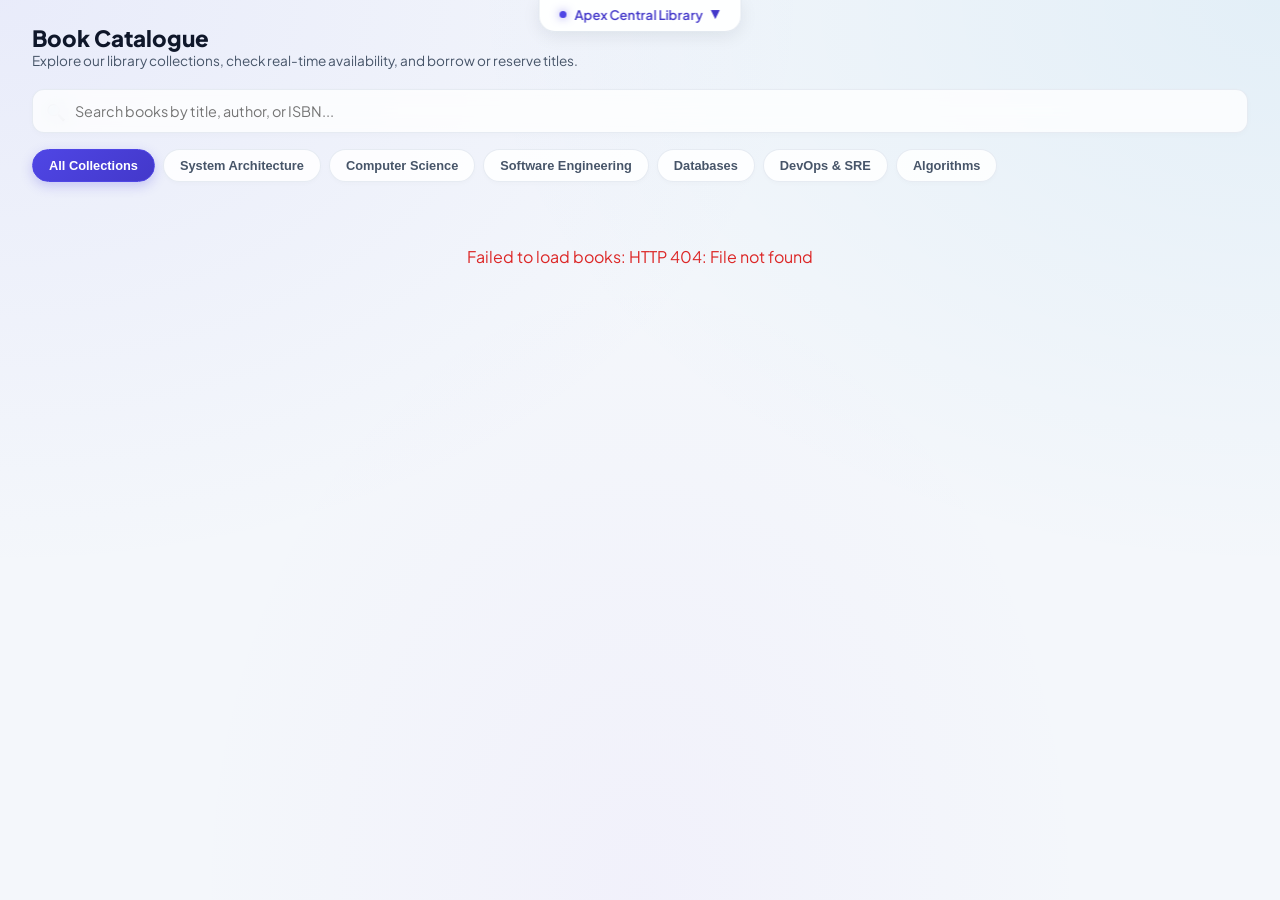
==== commit e4c0deb9: "feat(member-4): Add standalone simulation dashboard, per-user rate limit isolation, and remove plann" ====
--- a/src/main/resources/static/index.html
+++ b/src/main/resources/static/index.html
@@ -3,8 +3,8 @@
 <head>
   <meta charset="UTF-8">
   <meta name="viewport" content="width=device-width, initial-scale=1.0">
-  <title>Scalable Library Management Platform</title>
-  <meta name="description" content="High-Performance Library Management Platform: Distributed Snowflake IDs, In-Memory Trie Autocomplete, Redis Cache-Aside & MongoDB Sharded Storage Ring">
+  <title>Apex Central Library | Digital Management Portal</title>
+  <meta name="description" content="Apex Central Library management portal: Book catalogue, smart instant search, loan circulation, member services, and cloud storage repository.">
   <!-- Google Fonts: Plus Jakarta Sans & JetBrains Mono -->
   <link rel="preconnect" href="https://fonts.googleapis.com">
   <link rel="preconnect" href="https://fonts.gstatic.com" crossorigin>
@@ -12,51 +12,48 @@
   <link rel="stylesheet" href="css/style.css">
 </head>
 <body>
-  <!-- Top Hover Trigger Area (Invisible boundary at top of viewport) -->
-  <div id="top-nav-trigger" class="top-nav-trigger" aria-label="Hover trigger for navigation"></div>
-
-  <!-- Minimalist Floating Peek Indicator Pill -->
-  <div id="nav-peek-indicator" class="nav-peek-indicator" title="Hover to reveal navigation bar">
-    <span class="peek-dot"></span>
-    <span class="peek-icon">📚</span>
-    <span class="peek-text">Navigation</span>
-    <span class="peek-chevron">▾</span>
+  <!-- Top Navigation Trigger Area & Peek Indicator -->
+  <div id="top-nav-trigger" class="top-nav-trigger" aria-label="Navigation trigger"></div>
+  <div id="nav-peek-indicator" class="nav-peek-indicator" title="Hover to view navigation menu">
+    <div class="peek-dot"></div>
+    <span>Apex Central Library</span>
+    <span class="peek-chevron">▼</span>
   </div>
 
-  <!-- Top Floating Glass Navigation Bar -->
+  <!-- Top Glass Navigation Bar (Reveals on Hover) -->
   <header id="top-navbar" class="top-navbar">
     <div class="top-navbar-container">
       
       <!-- Brand Section -->
-      <div class="brand-section" onclick="Router.navigate('dashboard')" role="button" tabindex="0" title="Go to Dashboard">
-        <div class="brand-logo-icon">📚</div>
+      <div class="brand-section" onclick="Router.navigate('catalogue')" role="button" tabindex="0" title="Apex Central Library">
+        <div class="brand-logo-icon">🏛️</div>
         <div class="brand-info">
-          <h2>LMS Portal</h2>
-          <span class="brand-badge">Enterprise Edition</span>
+          <h2>Apex Central Library</h2>
+          <span class="brand-badge">Digital Management Portal</span>
         </div>
       </div>
 
       <!-- Main Horizontal Navigation Menu -->
       <nav class="nav-menu" id="main-nav-menu">
-        <a class="nav-item active" data-view="dashboard" id="nav-dashboard">
-          <span class="nav-icon">📊</span>
-          <span class="nav-label">Dashboard</span>
-        </a>
-        <a class="nav-item" data-view="catalogue" id="nav-catalogue">
+        <a class="nav-item active" data-view="catalogue" id="nav-catalogue">
           <span class="nav-icon">📖</span>
           <span class="nav-label">Catalogue</span>
         </a>
         <a class="nav-item" data-view="discovery" id="nav-discovery">
           <span class="nav-icon">🔍</span>
-          <span class="nav-label">Discovery & Cache</span>
+          <span class="nav-label">Search</span>
         </a>
-        <a class="nav-item" data-view="benchmark" id="nav-benchmark">
+        <a class="nav-item" data-view="dashboard" id="nav-dashboard">
+          <span class="nav-icon">📊</span>
+          <span class="nav-label">Dashboard</span>
+        </a>
+        <a class="nav-item" data-view="shortlinks" id="nav-shortlinks">
+          <span class="nav-icon">🔗</span>
+          <span class="nav-label">Share Links</span>
+        </a>
+        <a class="nav-item" href="/simulation.html" id="nav-simulation" title="Interactive System Design Simulations (Member 4)">
           <span class="nav-icon">⚡</span>
-          <span class="nav-label">Unique ID Gen</span>
-        </a>
-        <a class="nav-item" data-view="distribution" id="nav-distribution">
-          <span class="nav-icon">🌐</span>
-          <span class="nav-label">Storage Ring</span>
+          <span class="nav-label">Simulation</span>
         </a>
 
         <!-- Member Only Menu -->
@@ -73,7 +70,7 @@
           <div class="nav-group-divider"></div>
           <a class="nav-item" data-view="admin" id="nav-admin">
             <span class="nav-icon">⚙️</span>
-            <span class="nav-label">Admin Portal</span>
+            <span class="nav-label">Staff Admin</span>
           </a>
         </div>
 
@@ -91,7 +88,7 @@
         </div>
       </nav>
 
-      <!-- Right Actions: User Profile Card & Pin Navbar Toggle -->
+      <!-- Right Actions: User Profile Card, Mobile Toggle, Pin Button -->
       <div class="navbar-right-actions">
         <!-- User Card (Populated by Auth.js) -->
         <div class="user-card" id="sidebar-user-card" style="display: none;">
@@ -103,8 +100,8 @@
           <button class="btn-logout" title="Sign Out" onclick="Auth.logout()">🚪</button>
         </div>
 
-        <!-- Pin Navbar Toggle Button -->
-        <button id="btn-pin-nav" class="btn-pin-nav" title="Pin / Unpin Navbar" onclick="App.toggleNavPin()">
+        <!-- Pin Nav button -->
+        <button id="btn-pin-nav" class="btn-pin-nav" title="Click to pin navigation permanently" onclick="App.toggleNavPin()">
           <span id="pin-icon" class="pin-icon">📌</span>
           <span class="pin-text">Pin Bar</span>
         </button>
@@ -119,37 +116,45 @@
   <!-- Main Application Wrapper -->
   <div class="app-container">
     <div class="main-wrapper">
-      
-      <!-- Topbar Header -->
-      <header class="topbar">
-        <div class="topbar-title-wrap">
-          <div class="page-heading">
-            <h1>Scalable Library Management Platform</h1>
-            <p>Cloud-native catalogue management, intelligent search engine, and distributed storage cluster</p>
-          </div>
-        </div>
-
-        <div class="topbar-actions">
-          <div class="badge-concept badge-snowflake">
-            <span class="badge-icon">🛡️</span>
-            <span>Distributed Snowflake IDs</span>
-          </div>
-          <div class="badge-concept badge-redis">
-            <span class="badge-icon">⚡</span>
-            <span>Redis Cache & Trie Engine</span>
-          </div>
-          <div class="badge-concept badge-cluster">
-            <span class="badge-icon">🌐</span>
-            <span>Consistent Hash Storage Ring</span>
-          </div>
-        </div>
-      </header>
 
       <!-- Dynamic Content Views -->
       <main class="content-body">
         
-        <!-- ================= VIEW 1: DASHBOARD ================= -->
-        <section id="view-dashboard" class="view-section active">
+        <!-- ================= VIEW 1: BOOK CATALOGUE (PRIMARY VIEW) ================= -->
+        <!-- ================= VIEW 1: BOOK CATALOGUE (PRIMARY VIEW) ================= -->
+        <section id="view-catalogue" class="view-section active">
+          <div style="margin-bottom: 20px;">
+            <h2 style="font-size: 1.4rem; font-weight: 800; color: var(--text-main);">Book Catalogue</h2>
+            <p style="font-size: 0.85rem; color: var(--text-muted);">Explore our library collections, check real-time availability, and borrow or reserve titles.</p>
+          </div>
+
+          <!-- Search & Filter Controls -->
+          <div class="search-filter-bar">
+            <div class="search-input-wrap">
+              <span class="search-icon-inside">🔍</span>
+              <input type="text" id="catalogue-search-input" placeholder="Search books by title, author, or ISBN..." oninput="Books.handleSearch(this.value)">
+            </div>
+
+            <div class="category-chips">
+              <button class="chip active" data-category="ALL" onclick="Books.setCategory('ALL')">All Collections</button>
+              <button class="chip" data-category="System Architecture" onclick="Books.setCategory('System Architecture')">System Architecture</button>
+              <button class="chip" data-category="Computer Science" onclick="Books.setCategory('Computer Science')">Computer Science</button>
+              <button class="chip" data-category="Software Engineering" onclick="Books.setCategory('Software Engineering')">Software Engineering</button>
+              <button class="chip" data-category="Databases" onclick="Books.setCategory('Databases')">Databases</button>
+              <button class="chip" data-category="DevOps & SRE" onclick="Books.setCategory('DevOps & SRE')">DevOps & SRE</button>
+              <button class="chip" data-category="Algorithms" onclick="Books.setCategory('Algorithms')">Algorithms</button>
+            </div>
+          </div>
+
+          <!-- Books Grid -->
+          <div id="books-catalogue-grid" class="books-grid"></div>
+
+          <!-- Pagination -->
+          <div id="books-pagination"></div>
+        </section>
+
+        <!-- ================= VIEW 2: DASHBOARD ================= -->
+        <section id="view-dashboard" class="view-section">
           <!-- Stats Grid -->
           <div class="stats-grid">
             <div class="card stat-card">
@@ -188,75 +193,45 @@
               <div class="stat-icon-wrap fines">💵</div>
               <div class="stat-content">
                 <h3 id="stat-pending-fines">$0.00</h3>
-                <p>Pending Overdue Fines</p>
-              </div>
-            </div>
-          </div>
-
-          <!-- Quick Actions & Architecture Overview Banner -->
+                <p>Outstanding Fines</p>
+              </div>
+            </div>
+          </div>
+
+          <!-- Clean Welcome Hero Banner -->
           <div style="display: grid; grid-template-columns: 2fr 1fr; gap: 24px; margin-bottom: 32px;" class="dashboard-hero-grid">
             <div class="card">
-              <h3 style="font-size: 1.2rem; font-weight: 700; margin-bottom: 8px; color: var(--text-main);">Enterprise Architecture Overview</h3>
-              <p style="font-size: 0.9rem; color: var(--text-muted); line-height: 1.6; margin-bottom: 22px;">
-                Complete digital library suite featuring high-concurrency Snowflake unique identification, sub-millisecond Redis caching, intelligent catalogue discovery with in-memory Trie autocomplete, and consistent hash partition routing for horizontal database scaling.
+              <h3 style="font-size: 1.25rem; font-weight: 700; margin-bottom: 8px; color: var(--text-main);">Welcome to Apex Central Library</h3>
+              <p style="font-size: 0.92rem; color: var(--text-muted); line-height: 1.6; margin-bottom: 22px;">
+                Access our comprehensive repository of research monographs, reference textbooks, and technical literature. Search through collections instantly, borrow or reserve popular volumes, and manage circulation records through our digital portal.
               </p>
               <div style="display: flex; gap: 12px; flex-wrap: wrap;">
-                <button class="btn btn-primary" onclick="Router.navigate('catalogue')">📖 Browse Catalogue</button>
-                <button class="btn btn-outline" onclick="Router.navigate('benchmark')">⚡ Unique ID Generator</button>
-                <button class="btn btn-outline" onclick="Router.navigate('discovery')">🔍 Cache & Autocomplete</button>
-              </div>
-            </div>
-
-            <div class="card" style="background: linear-gradient(135deg, rgba(79, 70, 229, 0.08), rgba(6, 182, 212, 0.05)); border-color: rgba(99, 102, 241, 0.2);">
-              <h3 style="font-size: 1.05rem; font-weight: 700; margin-bottom: 12px; color: var(--primary-600);">Quick Demo Accounts</h3>
-              <p style="font-size: 0.82rem; color: var(--text-muted); margin-bottom: 16px;">One-click login to test different role permissions:</p>
-              <div style="display: flex; flex-direction: column; gap: 8px;">
-                <button class="btn btn-outline btn-sm" onclick="Auth.login('admin@library.com', 'Admin@123')">
-                  🔑 Login as <strong>Admin</strong> (admin@library.com)
-                </button>
-                <button class="btn btn-outline btn-sm" onclick="Auth.login('alice@example.com', 'Alice@123')">
-                  👤 Login as <strong>Alice</strong> (Active loan & overdue fine)
-                </button>
-                <button class="btn btn-outline btn-sm" onclick="Auth.login('bob@example.com', 'Bob@123')">
-                  👤 Login as <strong>Bob</strong> (Active reservation queue)
-                </button>
-              </div>
-            </div>
-          </div>
-        </section>
-
-        <!-- ================= VIEW 2: BOOK CATALOGUE ================= -->
-        <section id="view-catalogue" class="view-section">
-          <!-- Search & Filter Controls -->
-          <div class="search-filter-bar">
-            <div class="search-input-wrap">
-              <span class="search-icon-inside">🔍</span>
-              <input type="text" id="catalogue-search-input" placeholder="Search by title, author, or ISBN..." oninput="Books.handleSearch(this.value)">
-            </div>
-
-            <div class="category-chips">
-              <button class="chip active" data-category="ALL" onclick="Books.setCategory('ALL')">All Categories</button>
-              <button class="chip" data-category="System Architecture" onclick="Books.setCategory('System Architecture')">System Architecture</button>
-              <button class="chip" data-category="Computer Science" onclick="Books.setCategory('Computer Science')">Computer Science</button>
-              <button class="chip" data-category="Software Engineering" onclick="Books.setCategory('Software Engineering')">Software Engineering</button>
-              <button class="chip" data-category="Databases" onclick="Books.setCategory('Databases')">Databases</button>
-              <button class="chip" data-category="DevOps & SRE" onclick="Books.setCategory('DevOps & SRE')">DevOps & SRE</button>
-              <button class="chip" data-category="Algorithms" onclick="Books.setCategory('Algorithms')">Algorithms</button>
-            </div>
-          </div>
-
-          <!-- Books Grid -->
-          <div id="books-catalogue-grid" class="books-grid"></div>
-
-          <!-- Pagination -->
-          <div id="books-pagination"></div>
+                <button class="btn btn-primary" onclick="Router.navigate('catalogue')">📖 Browse Full Catalogue</button>
+                <button class="btn btn-outline" onclick="Router.navigate('discovery')">🔍 Search Collections</button>
+                <button class="btn btn-outline" onclick="Router.navigate('shortlinks')">🔗 Share Links</button>
+              </div>
+            </div>
+
+            <div class="card" style="border-color: rgba(99, 102, 241, 0.2);">
+              <h3 style="font-size: 1.05rem; font-weight: 700; margin-bottom: 8px; color: var(--primary-600);">Circulation & Hours</h3>
+              <div style="font-size: 0.84rem; color: var(--text-muted); line-height: 1.7; margin-bottom: 16px;">
+                <p><strong>🕒 Main Reading Hall:</strong> Mon – Sat, 8:00 AM – 10:00 PM</p>
+                <p><strong>📚 Borrowing Quota:</strong> Up to 5 titles per patron</p>
+                <p><strong>⏳ Loan Duration:</strong> 14 days with auto-renewal</p>
+              </div>
+              <div style="display: flex; gap: 8px;">
+                <button class="btn btn-outline btn-sm" style="flex: 1;" onclick="Router.navigate('member')">👤 Patron Portal</button>
+                <button class="btn btn-outline btn-sm" style="flex: 1;" onclick="Router.navigate('catalogue')">📖 Browse</button>
+              </div>
+            </div>
+          </div>
         </section>
 
         <!-- ================= VIEW 3: MEMBER DASHBOARD ================= -->
         <section id="view-member" class="view-section">
           <div style="margin-bottom: 24px;">
-            <h2 style="font-size: 1.4rem; font-weight: 700; color: var(--text-main);">Member Portal</h2>
-            <p style="font-size: 0.85rem; color: var(--text-muted);">Manage active loans, return books, track reservations, and settle overdue fines.</p>
+            <h2 style="font-size: 1.4rem; font-weight: 700; color: var(--text-main);">Patron Portal</h2>
+            <p style="font-size: 0.85rem; color: var(--text-muted);">View your currently borrowed books, return titles, check reservation waitlists, and settle overdue balances.</p>
           </div>
 
           <!-- Active Loans Section -->
@@ -267,19 +242,19 @@
 
           <!-- Reservations Section -->
           <div class="card" style="margin-bottom: 24px;">
-            <h3 style="font-size: 1.1rem; font-weight: 700; margin-bottom: 16px;">⏳ Active Reservations & Queue Status</h3>
+            <h3 style="font-size: 1.1rem; font-weight: 700; margin-bottom: 16px;">⏳ Active Book Reservations</h3>
             <div id="member-reservations-list"></div>
           </div>
 
           <!-- Overdue Fines Section -->
           <div class="card" style="margin-bottom: 24px;">
-            <h3 style="font-size: 1.1rem; font-weight: 700; margin-bottom: 16px;">💵 Overdue Fines & Payment History</h3>
+            <h3 style="font-size: 1.1rem; font-weight: 700; margin-bottom: 16px;">💵 Overdue Fines & Surcharges</h3>
             <div id="member-fines-list"></div>
           </div>
 
           <!-- Past Loan History -->
           <div class="card">
-            <h3 style="font-size: 1.1rem; font-weight: 700; margin-bottom: 16px;">📜 Loan History (Returned Books)</h3>
+            <h3 style="font-size: 1.1rem; font-weight: 700; margin-bottom: 16px;">📜 Borrowing History</h3>
             <div id="member-loan-history-list"></div>
           </div>
         </section>
@@ -288,18 +263,21 @@
         <section id="view-admin" class="view-section">
           <div style="display: flex; align-items: center; justify-content: space-between; margin-bottom: 24px; flex-wrap: wrap; gap: 12px;">
             <div>
-              <h2 style="font-size: 1.4rem; font-weight: 700; color: var(--text-main);">Library Staff Administration</h2>
-              <p style="font-size: 0.85rem; color: var(--text-muted);">Catalogue management, inventory control, loan records, and member directory.</p>
+              <h2 style="font-size: 1.4rem; font-weight: 700; color: var(--text-main);">Staff Administration</h2>
+              <p style="font-size: 0.85rem; color: var(--text-muted);">Manage library collections, monitor all active loans, manage reservation queues, and view registered patrons.</p>
             </div>
             <button class="btn btn-primary" onclick="Admin.openAddBookModal()">+ Add New Book</button>
           </div>
 
           <!-- Admin Tabs -->
           <div class="category-chips" style="margin-bottom: 20px;">
-            <button class="chip active admin-tab-btn" data-tab="books" onclick="Admin.switchTab('books')">📚 Book Management</button>
-            <button class="chip admin-tab-btn" data-tab="loans" onclick="Admin.switchTab('loans')">🔄 All Active/Past Loans</button>
+            <button class="chip active admin-tab-btn" data-tab="books" onclick="Admin.switchTab('books')">📚 Catalogue Inventory</button>
+            <button class="chip admin-tab-btn" data-tab="loans" onclick="Admin.switchTab('loans')">🔄 Circulation & Loans</button>
             <button class="chip admin-tab-btn" data-tab="reservations" onclick="Admin.switchTab('reservations')">⏳ Reservation Queues</button>
-            <button class="chip admin-tab-btn" data-tab="members" onclick="Admin.switchTab('members')">👥 Registered Members</button>
+            <button class="chip admin-tab-btn" data-tab="members" onclick="Admin.switchTab('members')">👥 Registered Patrons</button>
+            <button class="chip admin-tab-btn" data-tab="traffic" onclick="Admin.switchTab('traffic')">🛡️ Traffic Protection</button>
+            <button class="chip admin-tab-btn" data-tab="storage" onclick="Admin.switchTab('storage')">🌐 Storage Cluster</button>
+            <button class="chip admin-tab-btn" data-tab="idgen" onclick="Admin.switchTab('idgen')">⚡ ID Registry</button>
           </div>
 
           <!-- Tab Pane: Books -->
@@ -313,7 +291,7 @@
                     <th>Authors</th>
                     <th>ISBN</th>
                     <th>Category</th>
-                    <th>Stock (Avail / Total)</th>
+                    <th>Copies (Avail / Total)</th>
                     <th>Actions</th>
                   </tr>
                 </thead>
@@ -379,122 +357,581 @@
               </table>
             </div>
           </div>
+
+          <!-- Tab Pane: Traffic Protection & Rate Limiting -->
+          <div id="admin-pane-traffic" class="admin-tab-pane" style="display: none;">
+            <div style="display: flex; justify-content: space-between; align-items: center; margin-bottom: 20px; flex-wrap: wrap; gap: 8px;">
+              <div>
+                <h3 style="font-size: 1.2rem; font-weight: 700; color: var(--text-main);">Circulation API Protection & Rate Limiting</h3>
+                <p style="font-size: 0.82rem; color: var(--text-muted);">Protects library endpoints against bot scraping and burst traffic overload.</p>
+              </div>
+              <div style="display: flex; gap: 8px; align-items: center;">
+                <span id="rl-redis-status" class="status-pill active">🟢 TRAFFIC PROTECTION ACTIVE</span>
+                <button class="btn btn-outline btn-sm" onclick="ShortLinksUI.loadRateLimitStats()">🔄 Refresh</button>
+              </div>
+            </div>
+
+            <!-- Diagnostic Metric Cards -->
+            <div class="stats-grid" style="grid-template-columns: repeat(5, 1fr); margin-bottom: 24px;">
+              <div class="card stat-card">
+                <div class="stat-content">
+                  <div class="metric-highlight" id="rl-stat-capacity" style="font-size: 1.4rem; color: var(--primary-600);">100</div>
+                  <p>Burst Capacity Limit</p>
+                </div>
+              </div>
+              <div class="card stat-card">
+                <div class="stat-content">
+                  <div class="metric-highlight" id="rl-stat-refill" style="font-size: 1.4rem; color: #D97706;">10 / sec</div>
+                  <p>Token Refill Rate</p>
+                </div>
+              </div>
+              <div class="card stat-card">
+                <div class="stat-content">
+                  <div class="metric-highlight" id="rl-stat-total" style="font-size: 1.4rem; color: var(--primary-500);">0</div>
+                  <p>Total Handled</p>
+                </div>
+              </div>
+              <div class="card stat-card">
+                <div class="stat-content">
+                  <div class="metric-highlight" id="rl-stat-allowed" style="font-size: 1.4rem; color: var(--success);">0</div>
+                  <p>Processed Requests</p>
+                </div>
+              </div>
+              <div class="card stat-card">
+                <div class="stat-content">
+                  <div class="metric-highlight" id="rl-stat-rejected" style="font-size: 1.4rem; color: var(--danger);">0</div>
+                  <p>Throttled Requests</p>
+                </div>
+              </div>
+            </div>
+
+            <div style="display: grid; grid-template-columns: 1fr 1fr; gap: 24px;" class="member4-grid">
+              <!-- Live Bucket Status -->
+              <div class="card">
+                <div style="display: flex; justify-content: space-between; align-items: center; border-bottom: 1px solid var(--border-color); padding-bottom: 12px; margin-bottom: 16px;">
+                  <h4 style="font-size: 1.05rem; font-weight: 700; color: var(--text-main);">Live Token Bucket Capacity</h4>
+                  <button class="btn btn-outline btn-sm" onclick="ShortLinksUI.resetRateLimiter()">Reset Limits</button>
+                </div>
+                <div style="background: var(--bg-card-subtle); border: 1px solid var(--border-color); border-radius: var(--radius-md); padding: 14px; margin-bottom: 16px;">
+                  <div style="display: flex; justify-content: space-between; margin-bottom: 6px; font-size: 0.82rem; font-weight: 600;">
+                    <span>Available Capacity:</span>
+                    <span id="rl-bucket-tokens-display" style="color: var(--primary-600); font-family: var(--font-mono);">100 / 100 tokens</span>
+                  </div>
+                  <div style="background: rgba(226, 232, 240, 0.8); border-radius: 999px; height: 10px; overflow: hidden;">
+                    <div id="rl-bucket-fill" style="background: linear-gradient(90deg, #059669, #4F46E5); height: 100%; width: 100%; transition: width 0.3s ease;"></div>
+                  </div>
+                </div>
+
+                <!-- Slug Encoding Visualizer -->
+                <div style="border-top: 1px solid var(--border-color); padding-top: 14px;">
+                  <div style="font-size: 0.84rem; font-weight: 700; color: var(--text-main); margin-bottom: 8px;">
+                    🔢 Base62 Accession Slug Encoder:
+                  </div>
+                  <div style="display: flex; gap: 8px; align-items: center;">
+                    <input type="number" class="form-control" id="base62-demo-num" placeholder="e.g. 100042" style="font-family: var(--font-mono); font-size: 0.85rem; max-width: 180px;" value="100042">
+                    <div id="base62-live-result" style="font-family: var(--font-mono); font-size: 0.85rem; color: var(--text-main);">
+                      Short Code: <strong style="color: var(--primary-600);">q0w</strong>
+                    </div>
+                  </div>
+                </div>
+              </div>
+
+              <!-- Burst Simulator -->
+              <div class="card">
+                <div style="border-bottom: 1px solid var(--border-color); padding-bottom: 12px; margin-bottom: 16px;">
+                  <h4 style="font-size: 1.05rem; font-weight: 700; color: var(--text-main);">Peak Load Stress Verification</h4>
+                </div>
+                <p style="font-size: 0.83rem; color: var(--text-muted); margin-bottom: 12px;">Simulate concurrent patron request bursts to verify automated throttling:</p>
+                <div style="display: flex; gap: 8px; flex-wrap: wrap; margin-bottom: 12px;">
+                  <button class="btn btn-outline btn-sm" onclick="ShortLinksUI.runBurstSimulation(20)">20 Reqs</button>
+                  <button class="btn btn-outline btn-sm" onclick="ShortLinksUI.runBurstSimulation(50)">50 Reqs</button>
+                  <button class="btn btn-primary btn-sm" id="btn-sim-burst" onclick="ShortLinksUI.runBurstSimulation(120)">120 Reqs (Burst Stress)</button>
+                  <button class="btn btn-outline btn-sm" onclick="ShortLinksUI.runBurstSimulation(150)">150 Reqs</button>
+                </div>
+                <div style="display: flex; gap: 8px; align-items: center;">
+                  <button class="btn btn-outline btn-sm" onclick="ShortLinksUI.testLiveHeaderInspection()">Live Probe /api/books</button>
+                  <span style="font-size: 0.78rem; color: var(--text-muted);">Inspects live rate limit headers</span>
+                </div>
+                <div id="rl-header-test-result" style="display: none; margin-top: 10px;"></div>
+                <div id="rl-sim-result" style="display: none; margin-top: 10px;"></div>
+              </div>
+            </div>
+          </div>
+
+          <!-- Tab Pane: Storage Infrastructure & Cluster Topology -->
+          <div id="admin-pane-storage" class="admin-tab-pane" style="display: none;">
+            <div style="display: flex; justify-content: space-between; align-items: center; margin-bottom: 20px; flex-wrap: wrap; gap: 8px;">
+              <div>
+                <h3 style="font-size: 1.2rem; font-weight: 700; color: var(--text-main);">Distributed Storage & Cluster Topology</h3>
+                <p style="font-size: 0.82rem; color: var(--text-muted);">Database shard topology, partition ring management, and consistent hashing router.</p>
+              </div>
+              <div style="display: flex; gap: 8px; align-items: center;">
+                <span id="dist-cluster-badge" class="status-pill active">CLUSTER READY</span>
+                <button class="btn btn-outline btn-sm" onclick="Distribution.loadOverview()">🔄 Refresh Status</button>
+              </div>
+            </div>
+
+            <!-- Top Status Grid -->
+            <div class="stats-grid" style="grid-template-columns: repeat(4, 1fr); margin-bottom: 24px;">
+              <div class="card stat-card">
+                <div class="stat-content">
+                  <div class="metric-highlight" id="dist-node-count" style="font-size: 1.4rem; color: var(--primary-600);">4</div>
+                  <p>Logical Storage Nodes</p>
+                </div>
+              </div>
+              <div class="card stat-card">
+                <div class="stat-content">
+                  <div class="metric-highlight" id="dist-vnode-count" style="font-size: 1.4rem; color: #D97706;">150</div>
+                  <p>Virtual Partitions / Node</p>
+                </div>
+              </div>
+              <div class="card stat-card">
+                <div class="stat-content">
+                  <div class="metric-highlight" id="dist-total-vnodes" style="font-size: 1.4rem; color: var(--primary-500);">600</div>
+                  <p>Total Ring Partitions</p>
+                </div>
+              </div>
+              <div class="card stat-card">
+                <div class="stat-content">
+                  <div class="metric-highlight" id="dist-cv" style="font-size: 1.4rem; color: var(--success);">&lt; 8%</div>
+                  <p>Ring Variance</p>
+                </div>
+              </div>
+            </div>
+
+            <!-- MongoDB Sharding Architecture Panel -->
+            <div class="card" style="margin-bottom: 24px; border-color: rgba(99, 102, 241, 0.25);">
+              <div style="border-bottom: 1px solid var(--border-color); padding-bottom: 12px; margin-bottom: 16px;">
+                <h4 style="font-size: 1.05rem; font-weight: 700; color: var(--primary-600); display: flex; align-items: center; gap: 8px;">
+                  <span>🍃</span> Database Cluster Architecture
+                </h4>
+                <p style="font-size: 0.8rem; color: var(--text-muted); margin-top: 2px;">
+                  Cluster Status: <strong id="dist-cluster-type" style="color: var(--text-main);">STANDALONE_DEV</strong> | Active Database: <code id="dist-conn-uri" style="color: var(--primary-600);">mongodb://localhost:27017/library_db</code>
+                </p>
+              </div>
+              <div style="display: grid; grid-template-columns: 2fr 1.2fr; gap: 20px;" class="distribution-shards-grid">
+                <div>
+                  <div style="font-size: 0.82rem; font-weight: 700; color: var(--text-dim); text-transform: uppercase; margin-bottom: 10px;">
+                    Active Storage Shards & Replicas:
+                  </div>
+                  <div id="dist-shards-list" style="display: grid; grid-template-columns: 1fr 1fr; gap: 12px;"></div>
+                </div>
+                <div>
+                  <div style="font-size: 0.82rem; font-weight: 700; color: var(--text-dim); text-transform: uppercase; margin-bottom: 10px;">
+                    Partition Keys & Ingestion Routing:
+                  </div>
+                  <div id="dist-shard-keys-list"></div>
+                  <div class="card-subtle-box" style="margin-top: 10px; padding: 10px; border-radius: var(--radius-sm); font-size: 0.75rem;">
+                    <span style="color: var(--text-dim);">Database Partition Keys:</span><br>
+                    <code style="color: var(--primary-600); font-weight: 700;">{ bookId: "hashed", memberId: "hashed" }</code>
+                  </div>
+                </div>
+              </div>
+            </div>
+
+            <!-- Storage Nodes Grid -->
+            <div class="card" style="margin-bottom: 24px;">
+              <div style="display: flex; justify-content: space-between; align-items: center; margin-bottom: 16px; flex-wrap: wrap; gap: 12px;">
+                <div>
+                  <h4 style="font-size: 1.05rem; font-weight: 700; color: var(--text-main);">🌐 Storage Nodes & Key Distribution</h4>
+                  <p style="font-size: 0.8rem; color: var(--text-muted);">
+                    Partition Router: <strong id="dist-algo">32-bit MurmurHash3</strong> | Catalogued Entities: <strong id="dist-total-keys" style="color: var(--primary-600);">0</strong> records
+                  </p>
+                </div>
+                <div style="display: flex; gap: 8px;">
+                  <input type="text" class="form-control" id="dist-new-node-input" placeholder="New node ID (e.g. storage-node-5)" style="width: 200px; font-size: 0.82rem;">
+                  <button class="btn btn-primary btn-sm" onclick="Distribution.addNode()">+ Add Node</button>
+                </div>
+              </div>
+              <div id="dist-nodes-grid" style="display: grid; grid-template-columns: repeat(auto-fit, minmax(220px, 1fr)); gap: 12px;"></div>
+            </div>
+
+            <!-- Key Routing & Scaling Simulator -->
+            <div style="display: grid; grid-template-columns: 1fr 1fr; gap: 24px;" class="distribution-sim-grid">
+              <div class="card">
+                <h4 style="font-size: 1.05rem; font-weight: 700; margin-bottom: 8px; color: var(--text-main);">🎯 Single Key Routing Inspector</h4>
+                <p style="font-size: 0.8rem; color: var(--text-muted); margin-bottom: 12px;">Trace how any accession number or ISBN resolves to a storage node:</p>
+                <div class="form-group">
+                  <input type="text" class="form-control" id="dist-route-input" placeholder="Type key (e.g. BK-100, 978-0132350884, MEM-001)...">
+                </div>
+                <div id="dist-route-result">
+                  <div class="card-subtle-box" style="padding: 12px; border-radius: var(--radius-md); font-size: 0.82rem; color: var(--text-dim); text-align: center;">
+                    Enter a key above to trace its hash value and target storage node.
+                  </div>
+                </div>
+              </div>
+
+              <div class="card">
+                <h4 style="font-size: 1.05rem; font-weight: 700; margin-bottom: 8px; color: var(--text-main);">📈 Dynamic Node Scaling Simulation</h4>
+                <p style="font-size: 0.8rem; color: var(--text-muted); margin-bottom: 12px;">Simulate adding or removing a cluster node to verify minimal re-routing:</p>
+                <div class="form-row" style="margin-bottom: 10px;">
+                  <div class="form-group" style="flex: 2;">
+                    <label style="font-size: 0.72rem;">Node Identifier</label>
+                    <input type="text" class="form-control" id="dist-sim-node-input" value="storage-node-scale-demo">
+                  </div>
+                  <div class="form-group" style="flex: 1;">
+                    <label style="font-size: 0.72rem;">Action</label>
+                    <select class="form-control" id="dist-sim-op-select">
+                      <option value="ADD">Add (+)</option>
+                      <option value="REMOVE">Remove (-)</option>
+                    </select>
+                  </div>
+                  <div class="form-group" style="flex: 1;">
+                    <label style="font-size: 0.72rem;">Sample</label>
+                    <input type="number" class="form-control" id="dist-sim-keys-input" value="2000" min="100" max="20000" step="500">
+                  </div>
+                </div>
+                <div style="display: flex; gap: 8px;">
+                  <button class="btn btn-primary btn-sm" style="flex: 2;" onclick="Distribution.runRebalanceSimulation()">🚀 Run Simulation</button>
+                  <button class="btn btn-outline btn-sm" style="flex: 1;" onclick="Distribution.runUniformityBenchmark()">⚡ 10k Bench</button>
+                </div>
+              </div>
+            </div>
+
+            <div id="dist-rebalance-result" class="card" style="display: none; margin-top: 20px;"></div>
+            <div id="dist-bench-report" class="card" style="display: none; margin-top: 20px;"></div>
+
+            <!-- Hidden container elements to preserve JS compatibility -->
+            <div style="display: none;">
+              <span id="dist-coop-app"></span>
+              <span id="dist-coop-db"></span>
+              <span id="dist-coop-synergy"></span>
+            </div>
+          </div>
+
+          <!-- Tab Pane: Accession Barcode ID Generator -->
+          <div id="admin-pane-idgen" class="admin-tab-pane" style="display: none;">
+            <div style="display: flex; justify-content: space-between; align-items: center; margin-bottom: 20px; flex-wrap: wrap; gap: 8px;">
+              <div>
+                <h3 style="font-size: 1.2rem; font-weight: 700; color: var(--text-main);">Universal Accession & Barcode ID Registry</h3>
+                <p style="font-size: 0.82rem; color: var(--text-muted);">Generates collision-free, distributed 64-bit accession numbers across catalogue items.</p>
+              </div>
+            </div>
+
+            <div style="display: grid; grid-template-columns: 1fr 1fr; gap: 24px; margin-bottom: 24px;" class="benchmark-grid">
+              <!-- Single ID Generation Playground -->
+              <div class="card">
+                <h4 style="font-size: 1.05rem; font-weight: 700; margin-bottom: 12px;">Live Accession ID Generator</h4>
+                <p style="font-size: 0.82rem; color: var(--text-muted); margin-bottom: 14px;">Generate live unique entity identifiers with prefix classification:</p>
+                <div style="display: flex; gap: 8px; flex-wrap: wrap; margin-bottom: 14px;">
+                  <button class="btn btn-outline btn-sm" onclick="Benchmark.generateSampleId('book')">📖 Book (BK-)</button>
+                  <button class="btn btn-outline btn-sm" onclick="Benchmark.generateSampleId('member')">👤 Member (MEM-)</button>
+                  <button class="btn btn-outline btn-sm" onclick="Benchmark.generateSampleId('loan')">🔄 Loan (LN-)</button>
+                  <button class="btn btn-outline btn-sm" onclick="Benchmark.generateSampleId('reservation')">⏳ Reservation (RES-)</button>
+                  <button class="btn btn-outline btn-sm" onclick="Benchmark.generateSampleId('transaction')">💳 Fine Txn (TXN-)</button>
+                </div>
+                <div id="playground-result">
+                  <div class="card-subtle-box" style="padding: 14px; border-radius: var(--radius-md); font-size: 0.82rem; color: var(--text-dim); text-align: center;">
+                    Click any button above to generate a unique accession number.
+                  </div>
+                </div>
+              </div>
+
+              <!-- Concurrent Benchmark Panel -->
+              <div class="card benchmark-card">
+                <h4 style="font-size: 1.05rem; font-weight: 700; margin-bottom: 12px;">Throughput Benchmark</h4>
+                <div class="form-group" style="margin-bottom: 10px;">
+                  <label style="font-size: 0.75rem;">Unique IDs to Generate</label>
+                  <input type="number" class="form-control" id="bench-count" value="10000" min="100" max="100000" step="1000">
+                </div>
+                <div class="form-row" style="margin-bottom: 10px;">
+                  <div class="form-group">
+                    <label style="font-size: 0.75rem;">Threads</label>
+                    <input type="number" class="form-control" id="bench-threads" value="8" min="1" max="32">
+                  </div>
+                  <div class="form-group">
+                    <label style="font-size: 0.75rem;">Strategy</label>
+                    <select class="form-control" id="bench-strategy">
+                      <option value="snowflake">Distributed Snowflake (Base62)</option>
+                      <option value="tsid">Time-Sorted ID (TSID Base32)</option>
+                    </select>
+                  </div>
+                </div>
+                <button class="btn btn-primary" id="btn-run-bench" onclick="Benchmark.runLiveBenchmark()" style="width: 100%;">
+                  🚀 Run Concurrent Benchmark
+                </button>
+              </div>
+            </div>
+
+            <!-- Benchmark Results Display -->
+            <div id="bench-results-wrap" class="card" style="display: none; border-color: rgba(99, 102, 241, 0.4);">
+              <div style="display: flex; align-items: center; justify-content: space-between; border-bottom: 1px solid var(--border-color); padding-bottom: 14px; margin-bottom: 16px;">
+                <div>
+                  <h4 style="font-size: 1.1rem; font-weight: 700; color: var(--primary-600);">Benchmark Execution Report</h4>
+                  <p style="font-size: 0.78rem; color: var(--text-muted);" id="bench-res-strategy">Strategy</p>
+                </div>
+                <span class="status-pill active" style="font-size: 0.8rem;">Completed Successfully</span>
+              </div>
+              <div class="stats-grid" style="margin-bottom: 20px;">
+                <div class="card stat-card card-subtle-box" style="padding: 10px;">
+                  <div class="stat-content">
+                    <div class="metric-highlight" id="bench-res-throughput" style="font-size: 1.25rem;">0</div>
+                    <p style="font-size: 0.72rem;">Throughput (IDs/sec)</p>
+                  </div>
+                </div>
+                <div class="card stat-card card-subtle-box" style="padding: 10px;">
+                  <div class="stat-content">
+                    <div class="metric-highlight" id="bench-res-collisions" style="color: var(--success); font-size: 1.25rem;">0</div>
+                    <p style="font-size: 0.72rem;">Collisions</p>
+                  </div>
+                </div>
+                <div class="card stat-card card-subtle-box" style="padding: 10px;">
+                  <div class="stat-content">
+                    <div class="metric-highlight" id="bench-res-duration" style="color: #D97706; font-size: 1.25rem;">0 ms</div>
+                    <p style="font-size: 0.72rem;">Latency</p>
+                  </div>
+                </div>
+                <div class="card stat-card card-subtle-box" style="padding: 10px;">
+                  <div class="stat-content">
+                    <div class="metric-highlight" id="bench-res-total" style="color: var(--primary-600); font-size: 1.25rem;">0</div>
+                    <p style="font-size: 0.72rem;">Total Generated</p>
+                  </div>
+                </div>
+              </div>
+              <div>
+                <h5 style="font-size: 0.8rem; text-transform: uppercase; color: var(--text-dim); margin-bottom: 8px;">Sample Generated Accession Numbers:</h5>
+                <div id="bench-sample-ids" style="display: flex; flex-wrap: wrap; gap: 6px;"></div>
+              </div>
+            </div>
+          </div>
         </section>
 
-        <!-- ================= VIEW 5: UNIQUE ID GENERATOR BENCHMARK ================= -->
+        <!-- ================= VIEW 5: SEARCH & DISCOVERY ================= -->
+        <section id="view-discovery" class="view-section">
+          <div style="margin-bottom: 24px;">
+            <h2 style="font-size: 1.4rem; font-weight: 700; color: var(--text-main);">Search & Discovery</h2>
+            <p style="font-size: 0.85rem; color: var(--text-muted);">
+              Instant title and author recommendations, multi-attribute catalog queries, and digital record harvesting.
+            </p>
+          </div>
+
+          <!-- Subtle Collapsible Search Telemetry (Preserves DOM IDs for discovery.js) -->
+          <details class="card-subtle-box" style="margin-bottom: 24px; padding: 10px 16px; border-radius: var(--radius-md); border: 1px solid var(--border-color);">
+            <summary style="font-size: 0.82rem; font-weight: 600; color: var(--text-dim); cursor: pointer; user-select: none;">
+              ⚙️ Search Engine Telemetry & Cache Performance Metrics
+            </summary>
+            <div id="stat-redis-status" style="display: none;">🟢 SEARCH INDEX ACTIVE</div>
+            <div class="stats-grid" style="grid-template-columns: repeat(5, 1fr); margin-top: 14px; margin-bottom: 8px;">
+              <div class="card stat-card" style="padding: 12px;">
+                <div class="stat-content">
+                  <div class="metric-highlight" id="stat-book-hits" style="color: var(--success); font-size: 1.25rem;">0</div>
+                  <p style="font-size: 0.75rem;">Book Cache Hits</p>
+                </div>
+              </div>
+              <div class="card stat-card" style="padding: 12px;">
+                <div class="stat-content">
+                  <div class="metric-highlight" id="stat-book-misses" style="color: #D97706; font-size: 1.25rem;">0</div>
+                  <p style="font-size: 0.75rem;">Book Cache Misses</p>
+                </div>
+              </div>
+              <div class="card stat-card" style="padding: 12px;">
+                <div class="stat-content">
+                  <div class="metric-highlight" id="stat-search-hits" style="color: var(--success); font-size: 1.25rem;">0</div>
+                  <p style="font-size: 0.75rem;">Search Cache Hits</p>
+                </div>
+              </div>
+              <div class="card stat-card" style="padding: 12px;">
+                <div class="stat-content">
+                  <div class="metric-highlight" id="stat-search-misses" style="color: #D97706; font-size: 1.25rem;">0</div>
+                  <p style="font-size: 0.75rem;">Search Cache Misses</p>
+                </div>
+              </div>
+              <div class="card stat-card" style="padding: 12px;">
+                <div class="stat-content">
+                  <div class="metric-highlight" id="stat-cache-ratio" style="color: var(--primary-600); font-size: 1.25rem;">0.00%</div>
+                  <p style="font-size: 0.75rem;">Cache Hit Ratio</p>
+                </div>
+              </div>
+            </div>
+          </details>
+
+          <div style="display: grid; grid-template-columns: 1fr 1fr; gap: 24px; margin-bottom: 32px;" class="discovery-grid">
+            <!-- Title & Author Suggestions -->
+            <div class="card">
+              <div style="display: flex; justify-content: space-between; align-items: center; margin-bottom: 12px;">
+                <h3 style="font-size: 1.1rem; font-weight: 700;">⚡ Instant Title & Author Suggestions</h3>
+                <span id="discovery-trie-latency" style="font-size: 0.8rem; color: var(--text-muted);"></span>
+              </div>
+              <p style="font-size: 0.85rem; color: var(--text-muted); margin-bottom: 16px;">
+                Fast character-by-character title and author recommendations from the catalog memory index:
+              </p>
+              <div class="form-group">
+                <input type="text" class="form-control" id="discovery-trie-input" placeholder="Type letters (e.g. 'clean', 'sys', 'data', 'martin')...">
+              </div>
+              <div id="discovery-trie-results" class="card-subtle-box" style="display: flex; flex-wrap: wrap; gap: 8px; min-height: 40px; padding: 12px; border-radius: var(--radius-md);">
+                <span style="color: var(--text-dim); font-size: 0.85rem;">Type a search prefix above for real-time matches...</span>
+              </div>
+            </div>
+
+            <!-- Catalogue Keyword Search -->
+            <div class="card">
+              <div style="display: flex; justify-content: space-between; align-items: center; margin-bottom: 12px;">
+                <h3 style="font-size: 1.1rem; font-weight: 700;">🔍 Catalogue Keyword Search</h3>
+                <span id="discovery-cache-badge" class="badge-concept badge-redis" style="font-size: 0.75rem;">INDEX READY</span>
+              </div>
+              <p style="font-size: 0.85rem; color: var(--text-muted); margin-bottom: 16px;">
+                Search across titles, descriptions, and categories with real-time stock availability filtering:
+              </p>
+              <div style="display: flex; gap: 8px; margin-bottom: 12px;">
+                <input type="text" class="form-control" id="discovery-search-q" placeholder="Enter keywords..." style="flex: 2;">
+                <select class="form-control" id="discovery-search-avail" style="flex: 1;">
+                  <option value="">All Stock</option>
+                  <option value="true">In Stock</option>
+                  <option value="false">Out of Stock</option>
+                </select>
+                <button class="btn btn-primary" onclick="Discovery.runSearch()">Search</button>
+              </div>
+              <div style="font-size: 0.78rem; color: var(--text-dim); margin-bottom: 12px;">
+                Search Latency: <strong id="discovery-search-latency" style="color: var(--primary-600);">0 ms</strong>
+              </div>
+              <div id="discovery-search-results" style="max-height: 280px; overflow-y: auto;">
+                <div style="text-align: center; padding: 20px; color: var(--text-dim); font-size: 0.85rem;">
+                  Click 'Search' or choose a suggestion to view catalog items.
+                </div>
+              </div>
+            </div>
+          </div>
+
+          <!-- Automated Catalog Metadata Ingestion / Crawler Panel -->
+          <div class="card">
+            <h3 style="font-size: 1.1rem; font-weight: 700; margin-bottom: 8px;">🌐 Automated Catalog Metadata Ingestion</h3>
+            <p style="font-size: 0.85rem; color: var(--text-muted); margin-bottom: 16px;">
+              Harvests digital records from external repository sources, extracts volume metadata, and prepares items for cataloguing:
+            </p>
+            <div style="display: flex; gap: 12px; margin-bottom: 16px; flex-wrap: wrap;">
+              <input type="text" class="form-control" id="crawler-seed-url" value="http://localhost:8081/api/crawler/simulated-source?page=1" style="flex: 1; min-width: 260px;">
+              <button class="btn btn-primary" onclick="Discovery.runCrawler()">🚀 Ingest Remote Source</button>
+            </div>
+            <div id="crawler-stats-container" style="display: none; margin-bottom: 16px;"></div>
+            <div id="crawler-extracted-books"></div>
+          </div>
+        </section>
+
+        <!-- ================= VIEW 6: SHAREABLE LINKS ================= -->
+        <section id="view-shortlinks" class="view-section">
+          <div class="view-header" style="margin-bottom: 24px;">
+            <div>
+              <div class="view-header-title">
+                <span class="view-header-icon">🔗</span>
+                <h2>Shareable Links & Access Gateway</h2>
+              </div>
+              <p class="view-header-subtitle">
+                Create and manage compact, shareable URLs for library books, reading lists, and direct resource links.
+              </p>
+            </div>
+            <button class="btn btn-outline btn-sm" onclick="ShortLinksUI.loadShortLinks()">🔄 Refresh Table</button>
+          </div>
+
+          <!-- Shareable Link Generator Form -->
+          <div class="card" style="margin-bottom: 28px;">
+            <div style="border-bottom: 1px solid var(--border-color); padding-bottom: 12px; margin-bottom: 16px;">
+              <h3 style="font-size: 1.1rem; font-weight: 700; color: var(--text-main); display: flex; align-items: center; gap: 8px;">
+                <span>✂️</span> Shareable Book Link Generator
+              </h3>
+            </div>
+
+            <p style="font-size: 0.85rem; color: var(--text-muted); margin-bottom: 16px; line-height: 1.5;">
+              Creates compact, easy-to-share links for books, reading lists, and specific catalogue records with instant redirection:
+            </p>
+
+            <form id="shortlink-create-form">
+              <div class="form-group" style="margin-bottom: 12px;">
+                <label style="font-size: 0.82rem; font-weight: 600;">Destination Target URL / Catalogue Path</label>
+                <input type="text" class="form-control" id="shortlink-target-input" required placeholder="/#catalogue?id=BK-100" style="font-family: var(--font-mono); font-size: 0.85rem;">
+              </div>
+
+              <div class="form-row" style="margin-bottom: 14px;">
+                <div class="form-group">
+                  <label style="font-size: 0.82rem; font-weight: 600;">Book ID (Optional)</label>
+                  <input type="text" class="form-control" id="shortlink-bookid-input" placeholder="BK-100" style="font-family: var(--font-mono); font-size: 0.85rem;">
+                </div>
+                <div class="form-group">
+                  <label style="font-size: 0.82rem; font-weight: 600;">Link Title / Description</label>
+                  <input type="text" class="form-control" id="shortlink-title-input" placeholder="Clean Architecture Guide">
+                </div>
+              </div>
+
+              <button type="submit" class="btn btn-primary" style="width: 100%; padding: 10px;">⚡ Create Shareable Link</button>
+            </form>
+
+            <!-- Created Link Preview -->
+            <div id="shortlink-created-display" style="display: none; margin-top: 16px;"></div>
+          </div>
+
+          <!-- Active Short Links Table Panel -->
+          <div class="card">
+            <div style="display: flex; justify-content: space-between; align-items: center; border-bottom: 1px solid var(--border-color); padding-bottom: 12px; margin-bottom: 16px; flex-wrap: wrap; gap: 8px;">
+              <div>
+                <h3 style="font-size: 1.1rem; font-weight: 700; color: var(--text-main); display: flex; align-items: center; gap: 8px;">
+                  <span>📋</span> Active Shareable Links & Access Analytics
+                </h3>
+                <p style="font-size: 0.8rem; color: var(--text-muted); margin-top: 2px;">
+                  Shortened URLs automatically track patron clicks and record last access timestamps.
+                </p>
+              </div>
+              <button class="btn btn-outline btn-sm" onclick="ShortLinksUI.loadShortLinks()">🔄 Refresh Table</button>
+            </div>
+
+            <div class="table-responsive">
+              <table class="data-table">
+                <thead>
+                  <tr>
+                    <th>Code</th>
+                    <th>Short URL (Redirect)</th>
+                    <th>Destination Target</th>
+                    <th>Click Count</th>
+                    <th>Created</th>
+                    <th>Actions</th>
+                  </tr>
+                </thead>
+                <tbody id="shortlinks-table-body">
+                  <tr>
+                    <td colspan="6" style="text-align: center; padding: 20px; color: var(--text-muted);">
+                      Loading short links...
+                    </td>
+                  </tr>
+                </tbody>
+              </table>
+            </div>
+          </div>
+        </section>
+
+        <!-- ================= VIEW 7: STORAGE CLUSTER REDIRECT ================= -->
+        <section id="view-distribution" class="view-section">
+          <div class="card" style="text-align: center; padding: 48px 24px; max-width: 600px; margin: 40px auto;">
+            <div style="font-size: 3rem; margin-bottom: 12px;">🌐</div>
+            <h3 style="font-size: 1.3rem; font-weight: 700; margin-bottom: 8px;">Storage Infrastructure & Cluster Topology</h3>
+            <p style="font-size: 0.88rem; color: var(--text-muted); margin-bottom: 24px; line-height: 1.6;">
+              Database sharding topology and partition ring management tools are maintained in the Staff Administration panel.
+            </p>
+            <button class="btn btn-primary" onclick="Router.navigate('admin'); Admin.switchTab('storage');">
+              ⚙️ Open Storage Cluster in Staff Admin
+            </button>
+          </div>
+        </section>
+
+        <!-- ================= VIEW 8: UNIVERSAL ID REGISTRY REDIRECT ================= -->
         <section id="view-benchmark" class="view-section">
-          <div style="margin-bottom: 24px;">
-            <h2 style="font-size: 1.4rem; font-weight: 700; color: var(--text-main);">Distributed Unique ID Generator</h2>
-            <p style="font-size: 0.85rem; color: var(--text-muted);">
-              High-concurrency, collision-free 64-bit Snowflake identification with Base62 encoding for global entity tracking.
+          <div class="card" style="text-align: center; padding: 48px 24px; max-width: 600px; margin: 40px auto;">
+            <div style="font-size: 3rem; margin-bottom: 12px;">⚡</div>
+            <h3 style="font-size: 1.3rem; font-weight: 700; margin-bottom: 8px;">Accession & Barcode ID Registry</h3>
+            <p style="font-size: 0.88rem; color: var(--text-muted); margin-bottom: 24px; line-height: 1.6;">
+              Unique accession number generation and concurrent throughput benchmarks are managed in Staff Administration.
             </p>
-          </div>
-
-          <div style="display: grid; grid-template-columns: 1fr 1fr; gap: 24px; margin-bottom: 32px;" class="benchmark-grid">
-            <!-- Benchmark Control Panel -->
-            <div class="card benchmark-card">
-              <h3 style="font-size: 1.1rem; font-weight: 700; margin-bottom: 16px;">Concurrent Collision Benchmark</h3>
-              <div class="form-group">
-                <label>Number of Unique IDs to Generate</label>
-                <input type="number" class="form-control" id="bench-count" value="10000" min="100" max="100000" step="1000">
-              </div>
-
-              <div class="form-row">
-                <div class="form-group">
-                  <label>Concurrency Threads</label>
-                  <input type="number" class="form-control" id="bench-threads" value="8" min="1" max="32">
-                </div>
-                <div class="form-group">
-                  <label>ID Generator Strategy</label>
-                  <select class="form-control" id="bench-strategy">
-                    <option value="snowflake">Distributed Snowflake (Base62)</option>
-                    <option value="tsid">Time-Sorted ID (TSID Base32)</option>
-                  </select>
-                </div>
-              </div>
-
-              <button class="btn btn-primary" id="btn-run-bench" onclick="Benchmark.runLiveBenchmark()" style="width: 100%;">
-                🚀 Run Concurrent Benchmark
-              </button>
-            </div>
-
-            <!-- Single ID Generation Playground -->
-            <div class="card">
-              <h3 style="font-size: 1.1rem; font-weight: 700; margin-bottom: 16px;">Interactive ID Generation Playground</h3>
-              <p style="font-size: 0.85rem; color: var(--text-muted); margin-bottom: 16px;">
-                Generate individual collision-resistant IDs across each domain prefix:
-              </p>
-              <div style="display: flex; gap: 8px; flex-wrap: wrap; margin-bottom: 16px;">
-                <button class="btn btn-outline btn-sm" onclick="Benchmark.generateSampleId('book')">📖 Book (BK-)</button>
-                <button class="btn btn-outline btn-sm" onclick="Benchmark.generateSampleId('member')">👤 Member (MEM-)</button>
-                <button class="btn btn-outline btn-sm" onclick="Benchmark.generateSampleId('loan')">🔄 Loan (LN-)</button>
-                <button class="btn btn-outline btn-sm" onclick="Benchmark.generateSampleId('reservation')">⏳ Reservation (RES-)</button>
-                <button class="btn btn-outline btn-sm" onclick="Benchmark.generateSampleId('transaction')">💳 Fine Txn (TXN-)</button>
-              </div>
-
-              <div id="playground-result">
-                <div class="card-subtle-box" style="padding: 16px; border-radius: var(--radius-md); font-size: 0.85rem; color: var(--text-dim); text-align: center;">
-                  Click any button above to generate a live identifier.
-                </div>
-              </div>
-            </div>
-          </div>
-
-          <!-- Benchmark Results Display -->
-          <div id="bench-results-wrap" class="card" style="display: none; border-color: rgba(99, 102, 241, 0.4);">
-            <div style="display: flex; align-items: center; justify-content: space-between; border-bottom: 1px solid var(--border-color); padding-bottom: 16px; margin-bottom: 20px;">
-              <div>
-                <h3 style="font-size: 1.2rem; font-weight: 700; color: var(--primary-600);">Benchmark Execution Report</h3>
-                <p style="font-size: 0.8rem; color: var(--text-muted);" id="bench-res-strategy">Strategy</p>
-              </div>
-              <span class="status-pill active" style="font-size: 0.85rem;">Completed Successfully</span>
-            </div>
-
-            <div class="stats-grid" style="margin-bottom: 24px;">
-              <div class="card stat-card card-subtle-box">
-                <div class="stat-content">
-                  <div class="metric-highlight" id="bench-res-throughput">0</div>
-                  <p>Throughput (IDs/sec)</p>
-                </div>
-              </div>
-
-              <div class="card stat-card card-subtle-box">
-                <div class="stat-content">
-                  <div class="metric-highlight" id="bench-res-collisions" style="color: var(--success);">0</div>
-                  <p>Collision Count</p>
-                </div>
-              </div>
-
-              <div class="card stat-card card-subtle-box">
-                <div class="stat-content">
-                  <div class="metric-highlight" id="bench-res-duration" style="color: #D97706;">0 ms</div>
-                  <p>Execution Latency</p>
-                </div>
-              </div>
-
-              <div class="card stat-card card-subtle-box">
-                <div class="stat-content">
-                  <div class="metric-highlight" id="bench-res-total" style="color: var(--primary-600);">0</div>
-                  <p>Total Generated</p>
-                </div>
-              </div>
-            </div>
-
-            <div>
-              <h4 style="font-size: 0.85rem; text-transform: uppercase; color: var(--text-dim); margin-bottom: 10px;">Sample Generated IDs from Set:</h4>
-              <div id="bench-sample-ids" style="display: flex; flex-wrap: wrap; gap: 8px;"></div>
-            </div>
+            <button class="btn btn-primary" onclick="Router.navigate('admin'); Admin.switchTab('idgen');">
+              ⚙️ Open ID Registry in Staff Admin
+            </button>
           </div>
         </section>
 
-        <!-- ================= VIEW 6: LOGIN ================= -->
+        <!-- ================= VIEW 9: LOGIN ================= -->
         <section id="view-login" class="view-section">
           <div style="max-width: 440px; margin: 40px auto;">
             <div class="card">
               <div style="text-align: center; margin-bottom: 24px;">
                 <div style="font-size: 36px; margin-bottom: 8px;">🔐</div>
-                <h2 style="font-size: 1.4rem; font-weight: 700; color: var(--text-main);">Sign In to Library</h2>
-                <p style="font-size: 0.85rem; color: var(--text-muted); margin-top: 4px;">Enter your credentials to access loans and reservations.</p>
+                <h2 style="font-size: 1.4rem; font-weight: 700; color: var(--text-main);">Sign In to Library Portal</h2>
+                <p style="font-size: 0.85rem; color: var(--text-muted); margin-top: 4px;">Enter your credentials to manage borrowed books and reservations.</p>
               </div>
 
               <form onsubmit="event.preventDefault(); Auth.login(document.getElementById('login-email').value, document.getElementById('login-password').value);">
@@ -513,6 +950,13 @@
                 </button>
               </form>
 
+              <div style="text-align: center; margin-top: 14px; font-size: 0.8rem; color: var(--text-muted);">
+                Quick Demo Accounts:
+                <a href="javascript:void(0)" onclick="document.getElementById('login-email').value='admin@library.com';document.getElementById('login-password').value='Admin@123';" style="color: var(--primary-600); font-weight: 600; margin: 0 4px;">Staff Admin</a> •
+                <a href="javascript:void(0)" onclick="document.getElementById('login-email').value='alice@example.com';document.getElementById('login-password').value='Alice@123';" style="color: var(--primary-600); font-weight: 600; margin: 0 4px;">Patron Alice</a> •
+                <a href="javascript:void(0)" onclick="document.getElementById('login-email').value='bob@example.com';document.getElementById('login-password').value='Bob@123';" style="color: var(--primary-600); font-weight: 600; margin: 0 4px;">Patron Bob</a>
+              </div>
+
               <div style="text-align: center; margin-top: 20px; font-size: 0.85rem; color: var(--text-muted);">
                 Don't have an account? <a href="#" onclick="event.preventDefault(); Router.navigate('register');" style="color: var(--primary-600); font-weight: 600;">Register here</a>
               </div>
@@ -520,14 +964,14 @@
           </div>
         </section>
 
-        <!-- ================= VIEW 7: REGISTRATION ================= -->
+        <!-- ================= VIEW 10: REGISTRATION ================= -->
         <section id="view-register" class="view-section">
           <div style="max-width: 480px; margin: 40px auto;">
             <div class="card">
               <div style="text-align: center; margin-bottom: 24px;">
                 <div style="font-size: 36px; margin-bottom: 8px;">📝</div>
-                <h2 style="font-size: 1.4rem; font-weight: 700; color: var(--text-main);">Member Registration</h2>
-                <p style="font-size: 0.85rem; color: var(--text-muted); margin-top: 4px;">Join the library to borrow books and manage reservations.</p>
+                <h2 style="font-size: 1.4rem; font-weight: 700; color: var(--text-main);">Patron Registration</h2>
+                <p style="font-size: 0.85rem; color: var(--text-muted); margin-top: 4px;">Join Apex Central Library to borrow books and access digital resources.</p>
               </div>
 
               <form onsubmit="event.preventDefault(); Auth.register(
@@ -560,8 +1004,8 @@
                   <div class="form-group">
                     <label>Account Role</label>
                     <select class="form-control" id="reg-role">
-                      <option value="MEMBER">Member</option>
-                      <option value="ADMIN">Administrator</option>
+                      <option value="MEMBER">Patron / Member</option>
+                      <option value="ADMIN">Staff Administrator</option>
                     </select>
                   </div>
                 </div>
@@ -574,296 +1018,6 @@
               <div style="text-align: center; margin-top: 20px; font-size: 0.85rem; color: var(--text-muted);">
                 Already have an account? <a href="#" onclick="event.preventDefault(); Router.navigate('login');" style="color: var(--primary-600); font-weight: 600;">Sign In</a>
               </div>
-            </div>
-          </div>
-        </section>
-
-        <!-- ================= VIEW: BOOK DISCOVERY ================= -->
-        <section id="view-discovery" class="view-section">
-          <div style="margin-bottom: 24px;">
-            <div style="display: flex; justify-content: space-between; align-items: flex-start; flex-wrap: wrap; gap: 12px;">
-              <div>
-                <h2 style="font-size: 1.4rem; font-weight: 700; color: var(--text-main);">Book Discovery & Redis Cache Engine</h2>
-                <p style="font-size: 0.85rem; color: var(--text-muted);">
-                  In-Memory Prefix Search, Redis Cache-Aside Engine & High-Throughput Catalogue Crawler.
-                </p>
-              </div>
-              <div id="stat-redis-status" class="status-pill active">🟢 CONNECTED</div>
-            </div>
-          </div>
-
-          <!-- Redis Telemetry Cards -->
-          <div class="stats-grid" style="grid-template-columns: repeat(5, 1fr); margin-bottom: 28px;">
-            <div class="card stat-card">
-              <div class="stat-content">
-                <div class="metric-highlight" id="stat-book-hits" style="color: var(--success); font-size: 1.4rem;">0</div>
-                <p>Book Cache Hits</p>
-              </div>
-            </div>
-            <div class="card stat-card">
-              <div class="stat-content">
-                <div class="metric-highlight" id="stat-book-misses" style="color: #D97706; font-size: 1.4rem;">0</div>
-                <p>Book Cache Misses</p>
-              </div>
-            </div>
-            <div class="card stat-card">
-              <div class="stat-content">
-                <div class="metric-highlight" id="stat-search-hits" style="color: var(--success); font-size: 1.4rem;">0</div>
-                <p>Search Cache Hits</p>
-              </div>
-            </div>
-            <div class="card stat-card">
-              <div class="stat-content">
-                <div class="metric-highlight" id="stat-search-misses" style="color: #D97706; font-size: 1.4rem;">0</div>
-                <p>Search Cache Misses</p>
-              </div>
-            </div>
-            <div class="card stat-card">
-              <div class="stat-content">
-                <div class="metric-highlight" id="stat-cache-ratio" style="color: var(--primary-600); font-size: 1.4rem;">0.00%</div>
-                <p>Overall Hit Ratio</p>
-              </div>
-            </div>
-          </div>
-
-          <div style="display: grid; grid-template-columns: 1fr 1fr; gap: 24px; margin-bottom: 32px;" class="discovery-grid">
-            <!-- Trie Autocomplete Tester -->
-            <div class="card">
-              <div style="display: flex; justify-content: space-between; align-items: center; margin-bottom: 12px;">
-                <h3 style="font-size: 1.1rem; font-weight: 700;">⚡ Trie Autocomplete Playground</h3>
-                <span id="discovery-trie-latency" style="font-size: 0.8rem; color: var(--text-muted);"></span>
-              </div>
-              <p style="font-size: 0.85rem; color: var(--text-muted); margin-bottom: 16px;">
-                Type any prefix to fetch instantaneous suggestions from the in-memory Trie data structure:
-              </p>
-              <div class="form-group">
-                <input type="text" class="form-control" id="discovery-trie-input" placeholder="Type prefix (e.g. 'clean', 'sys', 'data', 'martin')...">
-              </div>
-              <div id="discovery-trie-results" class="card-subtle-box" style="display: flex; flex-wrap: wrap; gap: 8px; min-height: 40px; padding: 12px; border-radius: var(--radius-md);">
-                <span style="color: var(--text-dim); font-size: 0.85rem;">Type a prefix above to test Trie prefix matching...</span>
-              </div>
-            </div>
-
-            <!-- Redis Multi-Field Search Explorer -->
-            <div class="card">
-              <div style="display: flex; justify-content: space-between; align-items: center; margin-bottom: 12px;">
-                <h3 style="font-size: 1.1rem; font-weight: 700;">🔍 Cache-Aside Search Explorer</h3>
-                <span id="discovery-cache-badge" class="badge-concept badge-redis" style="font-size: 0.75rem;">REDIS READY</span>
-              </div>
-              <p style="font-size: 0.85rem; color: var(--text-muted); margin-bottom: 16px;">
-                Queries check Redis first (<code>search:{query}:{page}:{size}:{avail}</code>). Cache hit returns in &lt;2ms; miss queries MongoDB and caches with TTL.
-              </p>
-              <div style="display: flex; gap: 8px; margin-bottom: 12px;">
-                <input type="text" class="form-control" id="discovery-search-q" placeholder="Search term..." style="flex: 2;">
-                <select class="form-control" id="discovery-search-avail" style="flex: 1;">
-                  <option value="">All Stock</option>
-                  <option value="true">In Stock</option>
-                  <option value="false">Out of Stock</option>
-                </select>
-                <button class="btn btn-primary" onclick="Discovery.runSearch()">Search</button>
-              </div>
-              <div style="font-size: 0.78rem; color: var(--text-dim); margin-bottom: 12px;">
-                Execution Latency: <strong id="discovery-search-latency" style="color: var(--primary-600);">0 ms</strong>
-              </div>
-              <div id="discovery-search-results" style="max-height: 280px; overflow-y: auto;">
-                <div style="text-align: center; padding: 20px; color: var(--text-dim); font-size: 0.85rem;">
-                  Click 'Search' or pick a Trie suggestion above to execute cached search.
-                </div>
-              </div>
-            </div>
-          </div>
-
-          <!-- Controlled Crawler Panel -->
-          <div class="card">
-            <h3 style="font-size: 1.1rem; font-weight: 700; margin-bottom: 8px;">🕷️ Automated Catalogue Discovery Crawler</h3>
-            <p style="font-size: 0.85rem; color: var(--text-muted); margin-bottom: 16px;">
-              Crawls permitted catalogue sources, extracts book metadata, deduplicates URLs, and stages records for catalogue ingestion:
-            </p>
-            <div style="display: flex; gap: 12px; margin-bottom: 16px; flex-wrap: wrap;">
-              <input type="text" class="form-control" id="crawler-seed-url" value="http://localhost:8081/api/crawler/simulated-source?page=1" style="flex: 1; min-width: 260px;">
-              <button class="btn btn-primary" onclick="Discovery.runCrawler()">🚀 Run Controlled Crawl</button>
-            </div>
-            <div id="crawler-stats-container" style="display: none; margin-bottom: 16px;"></div>
-            <div id="crawler-extracted-books"></div>
-          </div>
-        </section>
-
-        <!-- ================= VIEW: DISTRIBUTED STORAGE & SHARDING ================= -->
-        <section id="view-distribution" class="view-section">
-          <div style="margin-bottom: 24px;">
-            <div style="display: flex; justify-content: space-between; align-items: flex-start; flex-wrap: wrap; gap: 12px;">
-              <div>
-                <h2 style="font-size: 1.4rem; font-weight: 700; color: var(--text-main);">Distributed Storage & Partition Routing</h2>
-                <p style="font-size: 0.85rem; color: var(--text-muted);">
-                  Consistent Hashing Partition Ring & Distributed Cluster Topology Manager.
-                </p>
-              </div>
-              <div id="dist-cluster-badge" class="status-pill active">CLUSTER READY</div>
-            </div>
-          </div>
-
-          <!-- Top Status Grid -->
-          <div class="stats-grid" style="grid-template-columns: repeat(4, 1fr); margin-bottom: 28px;">
-            <div class="card stat-card">
-              <div class="stat-content">
-                <div class="metric-highlight" id="dist-node-count" style="font-size: 1.5rem; color: var(--primary-600);">4</div>
-                <p>Logical Storage Nodes</p>
-              </div>
-            </div>
-            <div class="card stat-card">
-              <div class="stat-content">
-                <div class="metric-highlight" id="dist-vnode-count" style="font-size: 1.5rem; color: #D97706;">150</div>
-                <p>VNodes per Physical Node</p>
-              </div>
-            </div>
-            <div class="card stat-card">
-              <div class="stat-content">
-                <div class="metric-highlight" id="dist-total-vnodes" style="font-size: 1.5rem; color: var(--primary-500);">600</div>
-                <p>Total Virtual Points on Ring</p>
-              </div>
-            </div>
-            <div class="card stat-card">
-              <div class="stat-content">
-                <div class="metric-highlight" id="dist-cv" style="font-size: 1.5rem; color: var(--success);">&lt; 8%</div>
-                <p>Ring Variance (Coeff. Var)</p>
-              </div>
-            </div>
-          </div>
-
-          <!-- MongoDB Sharding Architecture Panel -->
-          <div class="card" style="margin-bottom: 28px; border-color: rgba(99, 102, 241, 0.25);">
-            <div style="display: flex; justify-content: space-between; align-items: center; border-bottom: 1px solid var(--border-color); padding-bottom: 14px; margin-bottom: 18px; flex-wrap: wrap; gap: 10px;">
-              <div>
-                <h3 style="font-size: 1.15rem; font-weight: 700; color: var(--primary-600); display: flex; align-items: center; gap: 8px;">
-                  <span>🍃</span> MongoDB Sharded Deployment Architecture
-                </h3>
-                <p style="font-size: 0.82rem; color: var(--text-muted); margin-top: 2px;">
-                  Deployment Mode: <strong id="dist-cluster-type" style="color: var(--text-main);">STANDALONE_DEV</strong> | URI: <code id="dist-conn-uri" style="color: var(--primary-600);">mongodb://localhost:27017/library_db</code>
-                </p>
-              </div>
-              <button class="btn btn-outline btn-sm" onclick="Distribution.loadOverview()">🔄 Refresh Status</button>
-            </div>
-
-            <div style="display: grid; grid-template-columns: 2fr 1.2fr; gap: 20px;" class="distribution-shards-grid">
-              <!-- Shard Replica Sets -->
-              <div>
-                <div style="font-size: 0.85rem; font-weight: 700; color: var(--text-dim); text-transform: uppercase; margin-bottom: 10px;">
-                  Active / Configured Shard Replica Sets:
-                </div>
-                <div id="dist-shards-list" style="display: grid; grid-template-columns: 1fr 1fr; gap: 12px;"></div>
-              </div>
-
-              <!-- Shard Keys & Docker Quickstart -->
-              <div>
-                <div style="font-size: 0.85rem; font-weight: 700; color: var(--text-dim); text-transform: uppercase; margin-bottom: 10px;">
-                  Hashed Shard Keys & Distribution:
-                </div>
-                <div id="dist-shard-keys-list"></div>
-                <div class="card-subtle-box" style="margin-top: 12px; padding: 10px; border-radius: var(--radius-sm); font-size: 0.75rem;">
-                  <span style="color: var(--text-dim);">To spin up 2-shard + configsvr cluster:</span><br>
-                  <code style="color: var(--primary-600); font-weight: 700;">docker compose -f docker-compose-sharding.yml up -d</code>
-                </div>
-              </div>
-            </div>
-          </div>
-
-          <!-- Consistent Hash Ring Active Nodes & Key Allocation -->
-          <div class="card" style="margin-bottom: 28px;">
-            <div style="display: flex; justify-content: space-between; align-items: center; margin-bottom: 16px; flex-wrap: wrap; gap: 12px;">
-              <div>
-                <h3 style="font-size: 1.15rem; font-weight: 700; color: var(--text-main);">🌐 Consistent Hash Ring Topology & Key Allocation</h3>
-                <p style="font-size: 0.82rem; color: var(--text-muted);">
-                  Algorithm: <strong id="dist-algo">32-bit MurmurHash3</strong> | Live Catalogue & Member Records: <strong id="dist-total-keys" style="color: var(--primary-600);">0</strong> keys
-                </p>
-              </div>
-              <!-- Add Node Form -->
-              <div style="display: flex; gap: 8px;">
-                <input type="text" class="form-control" id="dist-new-node-input" placeholder="New node (e.g. storage-node-5)" style="width: 220px; font-size: 0.85rem;">
-                <button class="btn btn-primary btn-sm" onclick="Distribution.addNode()">+ Add Node</button>
-              </div>
-            </div>
-
-            <!-- Nodes Cards Grid -->
-            <div id="dist-nodes-grid" style="display: grid; grid-template-columns: repeat(auto-fit, minmax(240px, 1fr)); gap: 14px;"></div>
-          </div>
-
-          <!-- Interactive Key Routing & Scale Simulator -->
-          <div style="display: grid; grid-template-columns: 1fr 1fr; gap: 24px; margin-bottom: 28px;" class="distribution-sim-grid">
-            <!-- Key Route Inspector -->
-            <div class="card">
-              <h3 style="font-size: 1.1rem; font-weight: 700; margin-bottom: 8px; color: var(--text-main);">🎯 Single Key Routing Inspector</h3>
-              <p style="font-size: 0.82rem; color: var(--text-muted); margin-bottom: 14px;">
-                Trace how any book ID, ISBN, or member identifier maps onto the 32-bit circular hash ring:
-              </p>
-              <div class="form-group">
-                <input type="text" class="form-control" id="dist-route-input" placeholder="Type key (e.g. BK-RQwX87z9s2, 978-0132350884, MEM-001)...">
-              </div>
-              <div id="dist-route-result">
-                <div class="card-subtle-box" style="padding: 14px; border-radius: var(--radius-md); font-size: 0.85rem; color: var(--text-dim); text-align: center;">
-                  Enter a key above to trace its MurmurHash3 value and target partition node.
-                </div>
-              </div>
-            </div>
-
-            <!-- Dynamic Scale & Rebalance Simulation -->
-            <div class="card">
-              <h3 style="font-size: 1.1rem; font-weight: 700; margin-bottom: 8px; color: var(--text-main);">📈 Scale Demonstration & Remapping Simulator</h3>
-              <p style="font-size: 0.82rem; color: var(--text-muted); margin-bottom: 14px;">
-                Simulate adding or removing a storage node. Demonstrates that only ~1/(N+1) keys move, proving ring stability:
-              </p>
-              <div class="form-row" style="margin-bottom: 12px;">
-                <div class="form-group" style="flex: 2;">
-                  <label style="font-size: 0.75rem;">Node Identifier</label>
-                  <input type="text" class="form-control" id="dist-sim-node-input" value="storage-node-scale-demo">
-                </div>
-                <div class="form-group" style="flex: 1;">
-                  <label style="font-size: 0.75rem;">Operation</label>
-                  <select class="form-control" id="dist-sim-op-select">
-                    <option value="ADD">Add Node (+)</option>
-                    <option value="REMOVE">Remove Node (-)</option>
-                  </select>
-                </div>
-                <div class="form-group" style="flex: 1;">
-                  <label style="font-size: 0.75rem;">Test Keys</label>
-                  <input type="number" class="form-control" id="dist-sim-keys-input" value="2000" min="100" max="20000" step="500">
-                </div>
-              </div>
-              <div style="display: flex; gap: 8px;">
-                <button class="btn btn-primary btn-sm" style="flex: 2;" onclick="Distribution.runRebalanceSimulation()">
-                  🚀 Run Rebalance Simulation
-                </button>
-                <button class="btn btn-outline btn-sm" style="flex: 1;" onclick="Distribution.runUniformityBenchmark()">
-                  ⚡ 10k Benchmark
-                </button>
-              </div>
-            </div>
-          </div>
-
-          <!-- Simulation / Benchmark Output Container -->
-          <div id="dist-rebalance-result" class="card" style="display: none; margin-bottom: 28px;"></div>
-          <div id="dist-bench-report" class="card" style="display: none; margin-bottom: 28px;"></div>
-
-          <!-- Cooperation Architecture Card -->
-          <div class="card" style="background: linear-gradient(135deg, rgba(79, 70, 229, 0.06), rgba(6, 182, 212, 0.04)); border-color: rgba(99, 102, 241, 0.25);">
-            <h3 style="font-size: 1.15rem; font-weight: 700; margin-bottom: 12px; color: var(--primary-600);">
-              🤝 Application Router & MongoDB Storage Architecture
-            </h3>
-            <div style="display: grid; grid-template-columns: 1fr 1fr; gap: 20px; font-size: 0.85rem; line-height: 1.6; margin-bottom: 16px;">
-              <div class="card-subtle-box" style="padding: 14px; border-radius: var(--radius-md);">
-                <div style="font-weight: 700; color: var(--primary-600); margin-bottom: 6px;">Layer 7: Application Consistent Hashing Router</div>
-                <p id="dist-coop-app" style="color: var(--text-muted);">
-                  Routes catalogue cache keys, read requests, and microservice tasks across logical nodes with minimal key churn upon scaling.
-                </p>
-              </div>
-              <div class="card-subtle-box" style="padding: 14px; border-radius: var(--radius-md);">
-                <div style="font-weight: 700; color: #D97706; margin-bottom: 6px;">Layer 4: MongoDB Database Sharding (mongos)</div>
-                <p id="dist-coop-db" style="color: var(--text-muted);">
-                  Mongos router distributes BSON records across replica set shards based on hashed shard keys { bookId: 'hashed' } and { memberId: 'hashed' }.
-                </p>
-              </div>
-            </div>
-            <div class="card-subtle-box" style="font-size: 0.82rem; color: var(--text-main); padding: 12px; border-radius: var(--radius-sm);">
-              <strong>Synergy:</strong> <span id="dist-coop-synergy">Application consistent hashing ensures predictable cache locality and low latency; MongoDB sharding provides horizontal persistence capacity, high availability, and transparent chunk rebalancing.</span>
             </div>
           </div>
         </section>
@@ -948,7 +1102,7 @@
   <div class="modal-overlay" id="pay-fine-modal">
     <div class="modal-dialog">
       <div class="modal-header">
-        <h3>Simulated Payment</h3>
+        <h3>Settle Fine</h3>
         <button class="btn-close-modal" onclick="App.closeAllModals()">&times;</button>
       </div>
       <div class="modal-body" id="pay-fine-modal-content"></div>
@@ -967,6 +1121,7 @@
   <script src="js/benchmark.js"></script>
   <script src="js/discovery.js"></script>
   <script src="js/distribution.js"></script>
+  <script src="js/shortlinks.js"></script>
   <script src="js/app.js"></script>
 </body>
 </html>
--- a/src/main/resources/static/css/style.css
+++ b/src/main/resources/static/css/style.css
@@ -90,8 +90,8 @@
   top: 0;
   left: 0;
   right: 0;
-  height: 18px;
-  z-index: 1001;
+  height: 24px;
+  z-index: 1004;
   pointer-events: auto;
 }
 
@@ -101,31 +101,37 @@
   top: 0;
   left: 50%;
   transform: translateX(-50%);
-  z-index: 1002;
+  z-index: 1003;
   display: flex;
   align-items: center;
   gap: 8px;
-  padding: 6px 18px 8px 18px;
-  background: rgba(255, 255, 255, 0.85);
+  padding: 6px 20px 8px 20px;
+  background: rgba(255, 255, 255, 0.94);
   backdrop-filter: blur(16px);
   -webkit-backdrop-filter: blur(16px);
-  border: 1px solid rgba(255, 255, 255, 0.95);
+  border: 1px solid rgba(226, 232, 240, 0.95);
   border-top: none;
   border-radius: 0 0 16px 16px;
-  box-shadow: 0 4px 16px rgba(15, 23, 42, 0.08);
+  box-shadow: 0 4px 18px rgba(15, 23, 42, 0.08);
   font-size: 0.82rem;
   font-weight: 600;
   color: var(--primary-600);
   cursor: pointer;
-  transition: all 0.25s ease;
+  transition: all 0.25s cubic-bezier(0.16, 1, 0.3, 1);
   user-select: none;
 }
 
 .nav-peek-indicator:hover {
   top: 2px;
-  box-shadow: 0 6px 20px rgba(79, 70, 229, 0.16);
+  box-shadow: 0 6px 22px rgba(79, 70, 229, 0.18);
   background: #ffffff;
   color: var(--primary-700);
+}
+
+.nav-peek-indicator.nav-open {
+  opacity: 0;
+  pointer-events: none;
+  transform: translateX(-50%) translateY(-100%);
 }
 
 .peek-dot {
@@ -147,7 +153,7 @@
   transition: transform 0.2s ease;
 }
 
-/* Floating Glass Top Navbar */
+/* Floating Glass Top Navbar (Hover to Reveal) */
 .top-navbar {
   position: fixed;
   top: 0;
@@ -159,44 +165,63 @@
   -webkit-backdrop-filter: blur(20px) saturate(180%);
   border-bottom: 1px solid var(--border-color);
   box-shadow: var(--glass-shadow);
-  transition: var(--nav-transition);
   transform: translateY(-100%);
   opacity: 0;
   pointer-events: none;
-}
-
-/* Revealing conditions: Trigger hover, Pill hover, Navbar hover, or JS revealed class */
-.top-nav-trigger:hover ~ .top-navbar,
-.nav-peek-indicator:hover ~ .top-navbar,
-.top-navbar:hover,
-.top-navbar.nav-revealed {
+  transition: transform 0.32s cubic-bezier(0.16, 1, 0.3, 1), opacity 0.24s ease, box-shadow 0.24s ease;
+}
+
+.top-navbar.nav-revealed,
+.top-navbar.pinned {
   transform: translateY(0);
   opacity: 1;
   pointer-events: auto;
 }
 
-/* When revealed or pinned, smoothly fade out peek pill */
-.top-nav-trigger:hover ~ .nav-peek-indicator,
-.nav-peek-indicator:hover,
-.top-navbar:hover ~ .nav-peek-indicator,
-.top-navbar.nav-revealed ~ .nav-peek-indicator,
-.top-navbar.pinned ~ .nav-peek-indicator,
-body.nav-is-pinned .nav-peek-indicator {
-  opacity: 0;
-  pointer-events: none;
-  transform: translateX(-50%) translateY(-100%);
-}
-
-/* Pinned Navbar State */
-.top-navbar.pinned {
-  transform: translateY(0) !important;
-  opacity: 1 !important;
-  pointer-events: auto !important;
-  box-shadow: 0 4px 20px rgba(15, 23, 42, 0.05);
+/* Hovering over trigger or navbar directly reveals it smoothly */
+.top-nav-trigger:hover ~ .top-navbar,
+.top-navbar:hover {
+  transform: translateY(0);
+  opacity: 1;
+  pointer-events: auto;
+}
+
+.main-wrapper {
+  padding-top: 48px;
+  transition: padding-top 0.3s ease;
 }
 
 body.nav-is-pinned .main-wrapper {
-  padding-top: 92px;
+  padding-top: 88px;
+}
+
+/* Quick Role Switcher in Navbar */
+.role-quick-switch {
+  display: flex;
+  align-items: center;
+  gap: 4px;
+  background: rgba(241, 245, 249, 0.85);
+  border: 1px solid var(--border-color);
+  padding: 3px 5px;
+  border-radius: var(--radius-sm);
+}
+
+.btn-role-badge {
+  background: transparent;
+  border: none;
+  font-size: 0.74rem;
+  font-weight: 600;
+  color: var(--text-muted);
+  padding: 4px 9px;
+  border-radius: 6px;
+  cursor: pointer;
+  transition: var(--transition);
+}
+
+.btn-role-badge:hover {
+  background: var(--primary-500);
+  color: #fff;
+  box-shadow: 0 2px 8px rgba(79, 70, 229, 0.25);
 }
 
 /* Navbar Inner Container */
@@ -1217,7 +1242,9 @@
   .benchmark-grid,
   .discovery-grid,
   .distribution-shards-grid,
-  .distribution-sim-grid {
+  .distribution-sim-grid,
+  .member4-grid,
+  .eval-scenarios-grid {
     grid-template-columns: 1fr !important;
   }
   .main-wrapper {
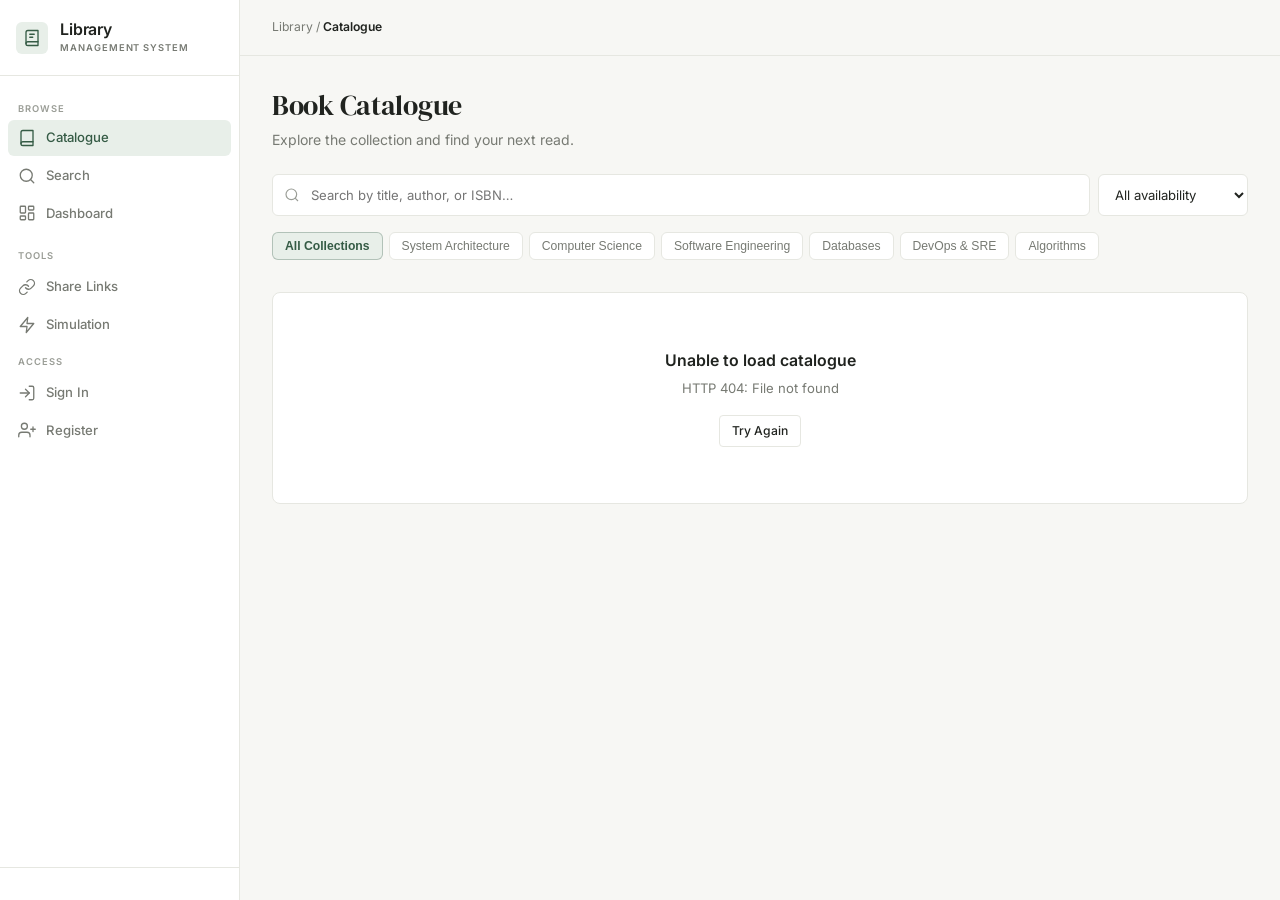
==== commit a12c327e: "feat: complete distributed library system implementation, tests, and technical report" ====
--- a/src/main/resources/static/index.html
+++ b/src/main/resources/static/index.html
@@ -3,119 +3,116 @@
 <head>
   <meta charset="UTF-8">
   <meta name="viewport" content="width=device-width, initial-scale=1.0">
-  <title>Apex Central Library | Digital Management Portal</title>
-  <meta name="description" content="Apex Central Library management portal: Book catalogue, smart instant search, loan circulation, member services, and cloud storage repository.">
-  <!-- Google Fonts: Plus Jakarta Sans & JetBrains Mono -->
+  <title>Library | Management System</title>
+  <meta name="description" content="Library management: book catalogue, search, loans, member services, and administration.">
   <link rel="preconnect" href="https://fonts.googleapis.com">
   <link rel="preconnect" href="https://fonts.gstatic.com" crossorigin>
-  <link href="https://fonts.googleapis.com/css2?family=JetBrains+Mono:wght@400;500;700&family=Plus+Jakarta+Sans:wght@400;500;600;700;800&display=swap" rel="stylesheet">
+  <link href="https://fonts.googleapis.com/css2?family=DM+Serif+Display&family=Inter:wght@400;500;600&family=JetBrains+Mono:wght@400;500&display=swap" rel="stylesheet">
   <link rel="stylesheet" href="css/style.css">
 </head>
 <body>
-  <!-- Top Navigation Trigger Area & Peek Indicator -->
-  <div id="top-nav-trigger" class="top-nav-trigger" aria-label="Navigation trigger"></div>
-  <div id="nav-peek-indicator" class="nav-peek-indicator" title="Hover to view navigation menu">
-    <div class="peek-dot"></div>
-    <span>Apex Central Library</span>
-    <span class="peek-chevron">▼</span>
-  </div>
-
-  <!-- Top Glass Navigation Bar (Reveals on Hover) -->
-  <header id="top-navbar" class="top-navbar">
-    <div class="top-navbar-container">
-      
-      <!-- Brand Section -->
-      <div class="brand-section" onclick="Router.navigate('catalogue')" role="button" tabindex="0" title="Apex Central Library">
-        <div class="brand-logo-icon">🏛️</div>
-        <div class="brand-info">
-          <h2>Apex Central Library</h2>
-          <span class="brand-badge">Digital Management Portal</span>
+  <div class="app-shell">
+    <aside class="sidebar" id="app-sidebar" aria-label="Main navigation">
+      <div class="sidebar-brand" onclick="Router.navigate('catalogue')" role="button" tabindex="0">
+        <div class="sidebar-brand-row">
+          <div class="sidebar-logo" aria-hidden="true">
+            <svg viewBox="0 0 24 24" fill="none" stroke="currentColor" stroke-width="1.75" stroke-linecap="round" stroke-linejoin="round">
+              <path d="M4 19.5A2.5 2.5 0 0 1 6.5 17H20"/>
+              <path d="M6.5 2H20v20H6.5A2.5 2.5 0 0 1 4 19.5v-15A2.5 2.5 0 0 1 6.5 2z"/>
+              <path d="M9 7h6M9 11h4"/>
+            </svg>
+          </div>
+          <div>
+            <span class="sidebar-title">Library</span>
+            <span class="sidebar-tagline">MANAGEMENT SYSTEM</span>
+          </div>
         </div>
       </div>
 
-      <!-- Main Horizontal Navigation Menu -->
-      <nav class="nav-menu" id="main-nav-menu">
-        <a class="nav-item active" data-view="catalogue" id="nav-catalogue">
-          <span class="nav-icon">📖</span>
-          <span class="nav-label">Catalogue</span>
-        </a>
-        <a class="nav-item" data-view="discovery" id="nav-discovery">
-          <span class="nav-icon">🔍</span>
-          <span class="nav-label">Search</span>
-        </a>
-        <a class="nav-item" data-view="dashboard" id="nav-dashboard">
-          <span class="nav-icon">📊</span>
-          <span class="nav-label">Dashboard</span>
-        </a>
-        <a class="nav-item" data-view="shortlinks" id="nav-shortlinks">
-          <span class="nav-icon">🔗</span>
-          <span class="nav-label">Share Links</span>
-        </a>
-        <a class="nav-item" href="/simulation.html" id="nav-simulation" title="Interactive System Design Simulations (Member 4)">
-          <span class="nav-icon">⚡</span>
-          <span class="nav-label">Simulation</span>
-        </a>
-
-        <!-- Member Only Menu -->
-        <div id="nav-member-group" class="nav-dynamic-group" style="display: none;">
-          <div class="nav-group-divider"></div>
-          <a class="nav-item" data-view="member" id="nav-member">
-            <span class="nav-icon">👤</span>
-            <span class="nav-label">My Library</span>
+      <nav class="sidebar-nav">
+        <div class="nav-section-label">Browse</div>
+        <div class="nav-menu" id="main-nav-menu">
+          <a class="nav-item active" data-view="catalogue" id="nav-catalogue">
+            <span class="nav-icon"><svg viewBox="0 0 24 24" fill="none" stroke="currentColor" stroke-width="1.75" stroke-linecap="round" stroke-linejoin="round"><path d="M4 19.5A2.5 2.5 0 0 1 6.5 17H20"/><path d="M6.5 2H20v20H6.5A2.5 2.5 0 0 1 4 19.5v-15A2.5 2.5 0 0 1 6.5 2z"/></svg></span>
+            <span class="nav-label">Catalogue</span>
           </a>
-        </div>
-
-        <!-- Admin Only Menu -->
-        <div id="nav-admin-group" class="nav-dynamic-group" style="display: none;">
-          <div class="nav-group-divider"></div>
-          <a class="nav-item" data-view="admin" id="nav-admin">
-            <span class="nav-icon">⚙️</span>
-            <span class="nav-label">Staff Admin</span>
+          <a class="nav-item" data-view="discovery" id="nav-discovery">
+            <span class="nav-icon"><svg viewBox="0 0 24 24" fill="none" stroke="currentColor" stroke-width="1.75" stroke-linecap="round" stroke-linejoin="round"><circle cx="11" cy="11" r="8"/><path d="m21 21-4.3-4.3"/></svg></span>
+            <span class="nav-label">Search</span>
           </a>
-        </div>
-
-        <!-- Guest Only Menu -->
-        <div id="nav-guest-group" class="nav-dynamic-group">
-          <div class="nav-group-divider"></div>
-          <a class="nav-item" data-view="login" id="nav-login">
-            <span class="nav-icon">🔐</span>
-            <span class="nav-label">Sign In</span>
+          <a class="nav-item" data-view="dashboard" id="nav-dashboard">
+            <span class="nav-icon"><svg viewBox="0 0 24 24" fill="none" stroke="currentColor" stroke-width="1.75" stroke-linecap="round" stroke-linejoin="round"><rect x="3" y="3" width="7" height="9" rx="1"/><rect x="14" y="3" width="7" height="5" rx="1"/><rect x="14" y="12" width="7" height="9" rx="1"/><rect x="3" y="16" width="7" height="5" rx="1"/></svg></span>
+            <span class="nav-label">Dashboard</span>
           </a>
-          <a class="nav-item btn-nav-cta" data-view="register" id="nav-register">
-            <span class="nav-icon">📝</span>
-            <span class="nav-label">Register</span>
+
+          <div class="nav-section-label">Tools</div>
+          <a class="nav-item" data-view="shortlinks" id="nav-shortlinks">
+            <span class="nav-icon"><svg viewBox="0 0 24 24" fill="none" stroke="currentColor" stroke-width="1.75" stroke-linecap="round" stroke-linejoin="round"><path d="M10 13a5 5 0 0 0 7.54.54l3-3a5 5 0 0 0-7.07-7.07l-1.72 1.71"/><path d="M14 11a5 5 0 0 0-7.54-.54l-3 3a5 5 0 0 0 7.07 7.07l1.71-1.71"/></svg></span>
+            <span class="nav-label">Share Links</span>
           </a>
+          <a class="nav-item" href="/simulation.html" id="nav-simulation" title="System design simulations">
+            <span class="nav-icon"><svg viewBox="0 0 24 24" fill="none" stroke="currentColor" stroke-width="1.75" stroke-linecap="round" stroke-linejoin="round"><polygon points="13 2 3 14 12 14 11 22 21 10 12 10 13 2"/></svg></span>
+            <span class="nav-label">Simulation</span>
+          </a>
+
+          <div id="nav-member-group" class="nav-dynamic-group" style="display: none;">
+            <div class="nav-section-label">Account</div>
+            <a class="nav-item" data-view="member" id="nav-member">
+              <span class="nav-icon"><svg viewBox="0 0 24 24" fill="none" stroke="currentColor" stroke-width="1.75" stroke-linecap="round" stroke-linejoin="round"><path d="M20 21v-2a4 4 0 0 0-4-4H8a4 4 0 0 0-4 4v2"/><circle cx="12" cy="7" r="4"/></svg></span>
+              <span class="nav-label">My Library</span>
+            </a>
+          </div>
+
+          <div id="nav-admin-group" class="nav-dynamic-group" style="display: none;">
+            <div class="nav-section-label">Staff</div>
+            <a class="nav-item" data-view="admin" id="nav-admin">
+              <span class="nav-icon"><svg viewBox="0 0 24 24" fill="none" stroke="currentColor" stroke-width="1.75" stroke-linecap="round" stroke-linejoin="round"><circle cx="12" cy="12" r="3"/><path d="M12 1v2M12 21v2M4.22 4.22l1.42 1.42M18.36 18.36l1.42 1.42M1 12h2M21 12h2M4.22 19.78l1.42-1.42M18.36 5.64l1.42-1.42"/></svg></span>
+              <span class="nav-label">Administration</span>
+            </a>
+          </div>
+
+          <div id="nav-guest-group" class="nav-dynamic-group">
+            <div class="nav-section-label">Access</div>
+            <a class="nav-item" data-view="login" id="nav-login">
+              <span class="nav-icon"><svg viewBox="0 0 24 24" fill="none" stroke="currentColor" stroke-width="1.75" stroke-linecap="round" stroke-linejoin="round"><path d="M15 3h4a2 2 0 0 1 2 2v14a2 2 0 0 1-2 2h-4"/><polyline points="10 17 15 12 10 7"/><line x1="15" y1="12" x2="3" y2="12"/></svg></span>
+              <span class="nav-label">Sign In</span>
+            </a>
+            <a class="nav-item" data-view="register" id="nav-register">
+              <span class="nav-icon"><svg viewBox="0 0 24 24" fill="none" stroke="currentColor" stroke-width="1.75" stroke-linecap="round" stroke-linejoin="round"><path d="M16 21v-2a4 4 0 0 0-4-4H5a4 4 0 0 0-4 4v2"/><circle cx="8.5" cy="7" r="4"/><line x1="20" y1="8" x2="20" y2="14"/><line x1="23" y1="11" x2="17" y2="11"/></svg></span>
+              <span class="nav-label">Register</span>
+            </a>
+          </div>
         </div>
       </nav>
 
-      <!-- Right Actions: User Profile Card, Mobile Toggle, Pin Button -->
-      <div class="navbar-right-actions">
-        <!-- User Card (Populated by Auth.js) -->
-        <div class="user-card" id="sidebar-user-card" style="display: none;">
+      <div class="sidebar-footer">
+        <div class="sidebar-user-card" id="sidebar-user-card">
           <div class="user-avatar" id="user-avatar">A</div>
           <div class="user-details">
-            <div class="user-name" id="user-display-name">Alice Johnson</div>
+            <div class="user-name" id="user-display-name">Patron</div>
             <span class="user-role-badge member" id="user-role-badge">MEMBER</span>
           </div>
-          <button class="btn-logout" title="Sign Out" onclick="Auth.logout()">🚪</button>
+          <button class="btn-logout" type="button" title="Sign out" aria-label="Sign out" onclick="Auth.logout()">
+            <svg width="18" height="18" viewBox="0 0 24 24" fill="none" stroke="currentColor" stroke-width="1.75"><path d="M9 21H5a2 2 0 0 1-2-2V5a2 2 0 0 1 2-2h4"/><polyline points="16 17 21 12 16 7"/><line x1="21" y1="12" x2="9" y2="12"/></svg>
+          </button>
         </div>
-
-        <!-- Pin Nav button -->
-        <button id="btn-pin-nav" class="btn-pin-nav" title="Click to pin navigation permanently" onclick="App.toggleNavPin()">
-          <span id="pin-icon" class="pin-icon">📌</span>
-          <span class="pin-text">Pin Bar</span>
-        </button>
-
-        <!-- Mobile Menu Toggle Button -->
-        <button class="btn-mobile-toggle" id="mobile-menu-btn" aria-label="Toggle navigation menu">☰</button>
       </div>
-
-    </div>
-  </header>
-
-  <!-- Main Application Wrapper -->
-  <div class="app-container">
-    <div class="main-wrapper">
+    </aside>
+
+    <div class="sidebar-backdrop" id="sidebar-backdrop" aria-hidden="true"></div>
+
+    <div class="main-column">
+      <header class="page-header-bar">
+        <div class="page-header-left">
+          <button class="btn-mobile-toggle" id="mobile-menu-btn" type="button" aria-label="Open menu">
+            <svg viewBox="0 0 24 24" fill="none" stroke="currentColor" stroke-width="1.75"><line x1="3" y1="6" x2="21" y2="6"/><line x1="3" y1="12" x2="21" y2="12"/><line x1="3" y1="18" x2="21" y2="18"/></svg>
+          </button>
+          <nav id="page-breadcrumb" aria-label="Breadcrumb">Library / <strong>Catalogue</strong></nav>
+        </div>
+      </header>
+
+      <div class="app-container">
+        <div class="main-wrapper">
 
       <!-- Dynamic Content Views -->
       <main class="content-body">
@@ -123,16 +120,23 @@
         <!-- ================= VIEW 1: BOOK CATALOGUE (PRIMARY VIEW) ================= -->
         <!-- ================= VIEW 1: BOOK CATALOGUE (PRIMARY VIEW) ================= -->
         <section id="view-catalogue" class="view-section active">
-          <div style="margin-bottom: 20px;">
-            <h2 style="font-size: 1.4rem; font-weight: 800; color: var(--text-main);">Book Catalogue</h2>
-            <p style="font-size: 0.85rem; color: var(--text-muted);">Explore our library collections, check real-time availability, and borrow or reserve titles.</p>
-          </div>
-
-          <!-- Search & Filter Controls -->
-          <div class="search-filter-bar">
-            <div class="search-input-wrap">
-              <span class="search-icon-inside">🔍</span>
-              <input type="text" id="catalogue-search-input" placeholder="Search books by title, author, or ISBN..." oninput="Books.handleSearch(this.value)">
+          <div class="page-intro">
+            <h1 class="page-title-serif">Book Catalogue</h1>
+            <p class="page-subtitle">Explore the collection and find your next read.</p>
+          </div>
+
+          <div class="catalogue-toolbar">
+            <div class="catalogue-toolbar-row">
+              <div class="search-input-wrap">
+                <span class="search-icon-inside" aria-hidden="true"><svg viewBox="0 0 24 24"><circle cx="11" cy="11" r="8"/><path d="m21 21-4.3-4.3"/></svg></span>
+                <input type="search" id="catalogue-search-input" placeholder="Search by title, author, or ISBN…" autocomplete="off" oninput="Books.handleSearch(this.value)">
+                <div id="catalogue-suggest-dropdown" class="suggest-dropdown"></div>
+              </div>
+              <select class="filter-select" id="catalogue-avail-filter" aria-label="Filter by availability" onchange="Books.setAvailabilityFilter(this.value)">
+                <option value="">All availability</option>
+                <option value="true">Available only</option>
+                <option value="false">Unavailable</option>
+              </select>
             </div>
 
             <div class="category-chips">
@@ -146,7 +150,6 @@
             </div>
           </div>
 
-          <!-- Books Grid -->
           <div id="books-catalogue-grid" class="books-grid"></div>
 
           <!-- Pagination -->
@@ -155,129 +158,109 @@
 
         <!-- ================= VIEW 2: DASHBOARD ================= -->
         <section id="view-dashboard" class="view-section">
-          <!-- Stats Grid -->
+          <div class="page-intro">
+            <h1 class="page-title-serif" id="dashboard-greeting">Good morning</h1>
+            <p class="page-subtitle">Here's what's happening in your library today.</p>
+          </div>
+
           <div class="stats-grid">
-            <div class="card stat-card">
-              <div class="stat-icon-wrap books">📚</div>
+            <div class="card stat-card stat-card-compact">
+              <div class="stat-icon-wrap"><svg viewBox="0 0 24 24"><path d="M4 19.5A2.5 2.5 0 0 1 6.5 17H20"/><path d="M6.5 2H20v20H6.5A2.5 2.5 0 0 1 4 19.5v-15A2.5 2.5 0 0 1 6.5 2z"/></svg></div>
               <div class="stat-content">
-                <h3 id="stat-total-books">0</h3>
-                <p>Total Titles in Catalogue</p>
-              </div>
-            </div>
-
-            <div class="card stat-card">
-              <div class="stat-icon-wrap available">✅</div>
+                <div class="stat-value" id="stat-total-books">0</div>
+                <div class="stat-label">Total Books</div>
+              </div>
+            </div>
+            <div class="card stat-card stat-card-compact">
+              <div class="stat-icon-wrap"><svg viewBox="0 0 24 24"><path d="M22 11.08V12a10 10 0 1 1-5.93-9.14"/><polyline points="22 4 12 14.01 9 11.01"/></svg></div>
               <div class="stat-content">
-                <h3 id="stat-available-books">0</h3>
-                <p>Available for Borrowing</p>
-              </div>
-            </div>
-
-            <div class="card stat-card">
-              <div class="stat-icon-wrap loans">🔄</div>
+                <div class="stat-value" id="stat-available-books">0</div>
+                <div class="stat-label">Available Books</div>
+              </div>
+            </div>
+            <div class="card stat-card stat-card-compact">
+              <div class="stat-icon-wrap"><svg viewBox="0 0 24 24"><path d="M16 3h5v5"/><path d="M8 3H3v5"/><path d="M12 22v-8.3a4 4 0 0 0-1.172-2.872L3 3"/><path d="m15 9 6-6"/></svg></div>
               <div class="stat-content">
-                <h3 id="stat-active-loans">0</h3>
-                <p>Active Borrowing Loans</p>
-              </div>
-            </div>
-
-            <div class="card stat-card">
-              <div class="stat-icon-wrap reservations">⏳</div>
+                <div class="stat-value" id="stat-active-loans">0</div>
+                <div class="stat-label">Books Issued</div>
+              </div>
+            </div>
+            <div class="card stat-card stat-card-compact">
+              <div class="stat-icon-wrap"><svg viewBox="0 0 24 24"><circle cx="12" cy="12" r="10"/><polyline points="12 6 12 12 16 14"/></svg></div>
               <div class="stat-content">
-                <h3 id="stat-total-reservations">0</h3>
-                <p>Pending Reservations</p>
-              </div>
-            </div>
-
-            <div class="card stat-card">
-              <div class="stat-icon-wrap fines">💵</div>
-              <div class="stat-content">
-                <h3 id="stat-pending-fines">$0.00</h3>
-                <p>Outstanding Fines</p>
-              </div>
-            </div>
-          </div>
-
-          <!-- Clean Welcome Hero Banner -->
-          <div style="display: grid; grid-template-columns: 2fr 1fr; gap: 24px; margin-bottom: 32px;" class="dashboard-hero-grid">
+                <div class="stat-value" id="stat-overdue-loans">—</div>
+                <div class="stat-label">Overdue Returns</div>
+              </div>
+            </div>
+          </div>
+
+          <div class="dashboard-two-col">
             <div class="card">
-              <h3 style="font-size: 1.25rem; font-weight: 700; margin-bottom: 8px; color: var(--text-main);">Welcome to Apex Central Library</h3>
-              <p style="font-size: 0.92rem; color: var(--text-muted); line-height: 1.6; margin-bottom: 22px;">
-                Access our comprehensive repository of research monographs, reference textbooks, and technical literature. Search through collections instantly, borrow or reserve popular volumes, and manage circulation records through our digital portal.
-              </p>
-              <div style="display: flex; gap: 12px; flex-wrap: wrap;">
-                <button class="btn btn-primary" onclick="Router.navigate('catalogue')">📖 Browse Full Catalogue</button>
-                <button class="btn btn-outline" onclick="Router.navigate('discovery')">🔍 Search Collections</button>
-                <button class="btn btn-outline" onclick="Router.navigate('shortlinks')">🔗 Share Links</button>
-              </div>
-            </div>
-
-            <div class="card" style="border-color: rgba(99, 102, 241, 0.2);">
-              <h3 style="font-size: 1.05rem; font-weight: 700; margin-bottom: 8px; color: var(--primary-600);">Circulation & Hours</h3>
-              <div style="font-size: 0.84rem; color: var(--text-muted); line-height: 1.7; margin-bottom: 16px;">
-                <p><strong>🕒 Main Reading Hall:</strong> Mon – Sat, 8:00 AM – 10:00 PM</p>
-                <p><strong>📚 Borrowing Quota:</strong> Up to 5 titles per patron</p>
-                <p><strong>⏳ Loan Duration:</strong> 14 days with auto-renewal</p>
-              </div>
-              <div style="display: flex; gap: 8px;">
-                <button class="btn btn-outline btn-sm" style="flex: 1;" onclick="Router.navigate('member')">👤 Patron Portal</button>
-                <button class="btn btn-outline btn-sm" style="flex: 1;" onclick="Router.navigate('catalogue')">📖 Browse</button>
-              </div>
-            </div>
-          </div>
+              <h2 class="panel-heading">Recently Added</h2>
+              <div id="dashboard-recent-books"></div>
+              <a class="panel-link" href="#" onclick="event.preventDefault(); Router.navigate('catalogue');">View catalogue</a>
+            </div>
+            <div class="card">
+              <h2 class="panel-heading">Due Soon</h2>
+              <div id="dashboard-recent-activity"></div>
+            </div>
+          </div>
+
+          <div class="quick-actions-bar" id="dashboard-quick-actions"></div>
+          <span id="stat-total-reservations" style="display:none">0</span>
+          <span id="stat-pending-fines" style="display:none">0</span>
         </section>
 
         <!-- ================= VIEW 3: MEMBER DASHBOARD ================= -->
         <section id="view-member" class="view-section">
-          <div style="margin-bottom: 24px;">
-            <h2 style="font-size: 1.4rem; font-weight: 700; color: var(--text-main);">Patron Portal</h2>
-            <p style="font-size: 0.85rem; color: var(--text-muted);">View your currently borrowed books, return titles, check reservation waitlists, and settle overdue balances.</p>
-          </div>
-
-          <!-- Active Loans Section -->
+          <div class="page-intro">
+            <h1 class="page-title-serif">My Library</h1>
+            <p class="page-subtitle">Borrowed books, reservations, fines, and history.</p>
+          </div>
+
           <div class="card" style="margin-bottom: 24px;">
-            <h3 style="font-size: 1.1rem; font-weight: 700; margin-bottom: 16px;">📖 Currently Borrowed Books</h3>
+            <h3 class="panel-heading">Currently Borrowed</h3>
             <div id="member-active-loans-list"></div>
           </div>
 
           <!-- Reservations Section -->
           <div class="card" style="margin-bottom: 24px;">
-            <h3 style="font-size: 1.1rem; font-weight: 700; margin-bottom: 16px;">⏳ Active Book Reservations</h3>
+            <h3 class="panel-heading">Active Reservations</h3>
             <div id="member-reservations-list"></div>
           </div>
 
           <!-- Overdue Fines Section -->
           <div class="card" style="margin-bottom: 24px;">
-            <h3 style="font-size: 1.1rem; font-weight: 700; margin-bottom: 16px;">💵 Overdue Fines & Surcharges</h3>
+            <h3 class="panel-heading">Overdue Fines</h3>
             <div id="member-fines-list"></div>
           </div>
 
           <!-- Past Loan History -->
           <div class="card">
-            <h3 style="font-size: 1.1rem; font-weight: 700; margin-bottom: 16px;">📜 Borrowing History</h3>
+            <h3 class="panel-heading">Borrowing History</h3>
             <div id="member-loan-history-list"></div>
           </div>
         </section>
 
         <!-- ================= VIEW 4: ADMIN DASHBOARD ================= -->
         <section id="view-admin" class="view-section">
-          <div style="display: flex; align-items: center; justify-content: space-between; margin-bottom: 24px; flex-wrap: wrap; gap: 12px;">
+          <div class="page-intro" style="display:flex;justify-content:space-between;align-items:flex-start;flex-wrap:wrap;gap:12px;">
             <div>
-              <h2 style="font-size: 1.4rem; font-weight: 700; color: var(--text-main);">Staff Administration</h2>
-              <p style="font-size: 0.85rem; color: var(--text-muted);">Manage library collections, monitor all active loans, manage reservation queues, and view registered patrons.</p>
-            </div>
-            <button class="btn btn-primary" onclick="Admin.openAddBookModal()">+ Add New Book</button>
+              <h1 class="page-title-serif">Administration</h1>
+              <p class="page-subtitle">Catalogue, circulation, patrons, and system tools.</p>
+            </div>
+            <button class="btn btn-primary" onclick="Admin.openAddBookModal()">Add book</button>
           </div>
 
           <!-- Admin Tabs -->
-          <div class="category-chips" style="margin-bottom: 20px;">
-            <button class="chip active admin-tab-btn" data-tab="books" onclick="Admin.switchTab('books')">📚 Catalogue Inventory</button>
-            <button class="chip admin-tab-btn" data-tab="loans" onclick="Admin.switchTab('loans')">🔄 Circulation & Loans</button>
-            <button class="chip admin-tab-btn" data-tab="reservations" onclick="Admin.switchTab('reservations')">⏳ Reservation Queues</button>
-            <button class="chip admin-tab-btn" data-tab="members" onclick="Admin.switchTab('members')">👥 Registered Patrons</button>
-            <button class="chip admin-tab-btn" data-tab="traffic" onclick="Admin.switchTab('traffic')">🛡️ Traffic Protection</button>
-            <button class="chip admin-tab-btn" data-tab="storage" onclick="Admin.switchTab('storage')">🌐 Storage Cluster</button>
-            <button class="chip admin-tab-btn" data-tab="idgen" onclick="Admin.switchTab('idgen')">⚡ ID Registry</button>
+          <div class="category-chips admin-tabs-bar" style="margin-bottom: 20px;">
+            <button class="chip active admin-tab-btn" data-tab="books" onclick="Admin.switchTab('books')">Inventory</button>
+            <button class="chip admin-tab-btn" data-tab="loans" onclick="Admin.switchTab('loans')">Circulation</button>
+            <button class="chip admin-tab-btn" data-tab="reservations" onclick="Admin.switchTab('reservations')">Queues</button>
+            <button class="chip admin-tab-btn" data-tab="members" onclick="Admin.switchTab('members')">Patrons</button>
+            <button class="chip admin-tab-btn" data-tab="traffic" onclick="Admin.switchTab('traffic')">Traffic Protection</button>
+            <button class="chip admin-tab-btn" data-tab="storage" onclick="Admin.switchTab('storage')">Storage Cluster</button>
+            <button class="chip admin-tab-btn" data-tab="idgen" onclick="Admin.switchTab('idgen')">ID Registry</button>
           </div>
 
           <!-- Tab Pane: Books -->
@@ -366,8 +349,8 @@
                 <p style="font-size: 0.82rem; color: var(--text-muted);">Protects library endpoints against bot scraping and burst traffic overload.</p>
               </div>
               <div style="display: flex; gap: 8px; align-items: center;">
-                <span id="rl-redis-status" class="status-pill active">🟢 TRAFFIC PROTECTION ACTIVE</span>
-                <button class="btn btn-outline btn-sm" onclick="ShortLinksUI.loadRateLimitStats()">🔄 Refresh</button>
+                <span id="rl-redis-status" class="status-pill active"><span class="status-dot"></span> Traffic Protection Active</span>
+                <button class="btn btn-outline btn-sm" onclick="ShortLinksUI.loadRateLimitStats()">Refresh</button>
               </div>
             </div>
 
@@ -424,8 +407,8 @@
 
                 <!-- Slug Encoding Visualizer -->
                 <div style="border-top: 1px solid var(--border-color); padding-top: 14px;">
-                  <div style="font-size: 0.84rem; font-weight: 700; color: var(--text-main); margin-bottom: 8px;">
-                    🔢 Base62 Accession Slug Encoder:
+                  <div style="font-size: 0.84rem; font-weight: 600; color: var(--text-main); margin-bottom: 8px;">
+                    Base62 Accession Slug Encoder:
                   </div>
                   <div style="display: flex; gap: 8px; align-items: center;">
                     <input type="number" class="form-control" id="base62-demo-num" placeholder="e.g. 100042" style="font-family: var(--font-mono); font-size: 0.85rem; max-width: 180px;" value="100042">
@@ -466,8 +449,8 @@
                 <p style="font-size: 0.82rem; color: var(--text-muted);">Database shard topology, partition ring management, and consistent hashing router.</p>
               </div>
               <div style="display: flex; gap: 8px; align-items: center;">
-                <span id="dist-cluster-badge" class="status-pill active">CLUSTER READY</span>
-                <button class="btn btn-outline btn-sm" onclick="Distribution.loadOverview()">🔄 Refresh Status</button>
+                <span id="dist-cluster-badge" class="status-pill active">Cluster Ready</span>
+                <button class="btn btn-outline btn-sm" onclick="Distribution.loadOverview()">Refresh</button>
               </div>
             </div>
 
@@ -500,10 +483,10 @@
             </div>
 
             <!-- MongoDB Sharding Architecture Panel -->
-            <div class="card" style="margin-bottom: 24px; border-color: rgba(99, 102, 241, 0.25);">
+            <div class="card" style="margin-bottom: 24px;">
               <div style="border-bottom: 1px solid var(--border-color); padding-bottom: 12px; margin-bottom: 16px;">
-                <h4 style="font-size: 1.05rem; font-weight: 700; color: var(--primary-600); display: flex; align-items: center; gap: 8px;">
-                  <span>🍃</span> Database Cluster Architecture
+                <h4 style="font-size: 1.05rem; font-weight: 600; color: var(--text-main); display: flex; align-items: center; gap: 8px;">
+                  Database Cluster Architecture
                 </h4>
                 <p style="font-size: 0.8rem; color: var(--text-muted); margin-top: 2px;">
                   Cluster Status: <strong id="dist-cluster-type" style="color: var(--text-main);">STANDALONE_DEV</strong> | Active Database: <code id="dist-conn-uri" style="color: var(--primary-600);">mongodb://localhost:27017/library_db</code>
@@ -533,7 +516,7 @@
             <div class="card" style="margin-bottom: 24px;">
               <div style="display: flex; justify-content: space-between; align-items: center; margin-bottom: 16px; flex-wrap: wrap; gap: 12px;">
                 <div>
-                  <h4 style="font-size: 1.05rem; font-weight: 700; color: var(--text-main);">🌐 Storage Nodes & Key Distribution</h4>
+                  <h4 style="font-size: 1.05rem; font-weight: 600; color: var(--text-main);">Storage Nodes & Key Distribution</h4>
                   <p style="font-size: 0.8rem; color: var(--text-muted);">
                     Partition Router: <strong id="dist-algo">32-bit MurmurHash3</strong> | Catalogued Entities: <strong id="dist-total-keys" style="color: var(--primary-600);">0</strong> records
                   </p>
@@ -549,7 +532,7 @@
             <!-- Key Routing & Scaling Simulator -->
             <div style="display: grid; grid-template-columns: 1fr 1fr; gap: 24px;" class="distribution-sim-grid">
               <div class="card">
-                <h4 style="font-size: 1.05rem; font-weight: 700; margin-bottom: 8px; color: var(--text-main);">🎯 Single Key Routing Inspector</h4>
+                <h4 style="font-size: 1.05rem; font-weight: 600; margin-bottom: 8px; color: var(--text-main);">Single Key Routing Inspector</h4>
                 <p style="font-size: 0.8rem; color: var(--text-muted); margin-bottom: 12px;">Trace how any accession number or ISBN resolves to a storage node:</p>
                 <div class="form-group">
                   <input type="text" class="form-control" id="dist-route-input" placeholder="Type key (e.g. BK-100, 978-0132350884, MEM-001)...">
@@ -562,7 +545,7 @@
               </div>
 
               <div class="card">
-                <h4 style="font-size: 1.05rem; font-weight: 700; margin-bottom: 8px; color: var(--text-main);">📈 Dynamic Node Scaling Simulation</h4>
+                <h4 style="font-size: 1.05rem; font-weight: 600; margin-bottom: 8px; color: var(--text-main);">Dynamic Node Scaling Simulation</h4>
                 <p style="font-size: 0.8rem; color: var(--text-muted); margin-bottom: 12px;">Simulate adding or removing a cluster node to verify minimal re-routing:</p>
                 <div class="form-row" style="margin-bottom: 10px;">
                   <div class="form-group" style="flex: 2;">
@@ -582,8 +565,8 @@
                   </div>
                 </div>
                 <div style="display: flex; gap: 8px;">
-                  <button class="btn btn-primary btn-sm" style="flex: 2;" onclick="Distribution.runRebalanceSimulation()">🚀 Run Simulation</button>
-                  <button class="btn btn-outline btn-sm" style="flex: 1;" onclick="Distribution.runUniformityBenchmark()">⚡ 10k Bench</button>
+                  <button class="btn btn-primary btn-sm" style="flex: 2;" onclick="Distribution.runRebalanceSimulation()">Run Simulation</button>
+                  <button class="btn btn-outline btn-sm" style="flex: 1;" onclick="Distribution.runUniformityBenchmark()">Benchmark</button>
                 </div>
               </div>
             </div>
@@ -614,11 +597,11 @@
                 <h4 style="font-size: 1.05rem; font-weight: 700; margin-bottom: 12px;">Live Accession ID Generator</h4>
                 <p style="font-size: 0.82rem; color: var(--text-muted); margin-bottom: 14px;">Generate live unique entity identifiers with prefix classification:</p>
                 <div style="display: flex; gap: 8px; flex-wrap: wrap; margin-bottom: 14px;">
-                  <button class="btn btn-outline btn-sm" onclick="Benchmark.generateSampleId('book')">📖 Book (BK-)</button>
-                  <button class="btn btn-outline btn-sm" onclick="Benchmark.generateSampleId('member')">👤 Member (MEM-)</button>
-                  <button class="btn btn-outline btn-sm" onclick="Benchmark.generateSampleId('loan')">🔄 Loan (LN-)</button>
-                  <button class="btn btn-outline btn-sm" onclick="Benchmark.generateSampleId('reservation')">⏳ Reservation (RES-)</button>
-                  <button class="btn btn-outline btn-sm" onclick="Benchmark.generateSampleId('transaction')">💳 Fine Txn (TXN-)</button>
+                  <button class="btn btn-outline btn-sm" onclick="Benchmark.generateSampleId('book')">Book (BK-)</button>
+                  <button class="btn btn-outline btn-sm" onclick="Benchmark.generateSampleId('member')">Patron (MEM-)</button>
+                  <button class="btn btn-outline btn-sm" onclick="Benchmark.generateSampleId('loan')">Loan (LN-)</button>
+                  <button class="btn btn-outline btn-sm" onclick="Benchmark.generateSampleId('reservation')">Reservation (RES-)</button>
+                  <button class="btn btn-outline btn-sm" onclick="Benchmark.generateSampleId('transaction')">Transaction (TXN-)</button>
                 </div>
                 <div id="playground-result">
                   <div class="card-subtle-box" style="padding: 14px; border-radius: var(--radius-md); font-size: 0.82rem; color: var(--text-dim); text-align: center;">
@@ -648,7 +631,7 @@
                   </div>
                 </div>
                 <button class="btn btn-primary" id="btn-run-bench" onclick="Benchmark.runLiveBenchmark()" style="width: 100%;">
-                  🚀 Run Concurrent Benchmark
+                  Run Concurrent Benchmark
                 </button>
               </div>
             </div>
@@ -708,9 +691,9 @@
           <!-- Subtle Collapsible Search Telemetry (Preserves DOM IDs for discovery.js) -->
           <details class="card-subtle-box" style="margin-bottom: 24px; padding: 10px 16px; border-radius: var(--radius-md); border: 1px solid var(--border-color);">
             <summary style="font-size: 0.82rem; font-weight: 600; color: var(--text-dim); cursor: pointer; user-select: none;">
-              ⚙️ Search Engine Telemetry & Cache Performance Metrics
+              Search Engine Telemetry & Cache Performance Metrics
             </summary>
-            <div id="stat-redis-status" style="display: none;">🟢 SEARCH INDEX ACTIVE</div>
+            <div id="stat-redis-status" style="display: none;">Search Index Active</div>
             <div class="stats-grid" style="grid-template-columns: repeat(5, 1fr); margin-top: 14px; margin-bottom: 8px;">
               <div class="card stat-card" style="padding: 12px;">
                 <div class="stat-content">
@@ -749,7 +732,7 @@
             <!-- Title & Author Suggestions -->
             <div class="card">
               <div style="display: flex; justify-content: space-between; align-items: center; margin-bottom: 12px;">
-                <h3 style="font-size: 1.1rem; font-weight: 700;">⚡ Instant Title & Author Suggestions</h3>
+                <h3 style="font-size: 1.1rem; font-weight: 600;">Instant Title & Author Suggestions</h3>
                 <span id="discovery-trie-latency" style="font-size: 0.8rem; color: var(--text-muted);"></span>
               </div>
               <p style="font-size: 0.85rem; color: var(--text-muted); margin-bottom: 16px;">
@@ -766,8 +749,8 @@
             <!-- Catalogue Keyword Search -->
             <div class="card">
               <div style="display: flex; justify-content: space-between; align-items: center; margin-bottom: 12px;">
-                <h3 style="font-size: 1.1rem; font-weight: 700;">🔍 Catalogue Keyword Search</h3>
-                <span id="discovery-cache-badge" class="badge-concept badge-redis" style="font-size: 0.75rem;">INDEX READY</span>
+                <h3 style="font-size: 1.1rem; font-weight: 600;">Catalogue Keyword Search</h3>
+                <span id="discovery-cache-badge" class="badge-concept badge-redis" style="font-size: 0.75rem;">Index Ready</span>
               </div>
               <p style="font-size: 0.85rem; color: var(--text-muted); margin-bottom: 16px;">
                 Search across titles, descriptions, and categories with real-time stock availability filtering:
@@ -794,13 +777,13 @@
 
           <!-- Automated Catalog Metadata Ingestion / Crawler Panel -->
           <div class="card">
-            <h3 style="font-size: 1.1rem; font-weight: 700; margin-bottom: 8px;">🌐 Automated Catalog Metadata Ingestion</h3>
+            <h3 style="font-size: 1.1rem; font-weight: 600; margin-bottom: 8px;">Automated Catalog Metadata Ingestion</h3>
             <p style="font-size: 0.85rem; color: var(--text-muted); margin-bottom: 16px;">
               Harvests digital records from external repository sources, extracts volume metadata, and prepares items for cataloguing:
             </p>
             <div style="display: flex; gap: 12px; margin-bottom: 16px; flex-wrap: wrap;">
               <input type="text" class="form-control" id="crawler-seed-url" value="http://localhost:8081/api/crawler/simulated-source?page=1" style="flex: 1; min-width: 260px;">
-              <button class="btn btn-primary" onclick="Discovery.runCrawler()">🚀 Ingest Remote Source</button>
+              <button class="btn btn-primary" onclick="Discovery.runCrawler()">Ingest Remote Source</button>
             </div>
             <div id="crawler-stats-container" style="display: none; margin-bottom: 16px;"></div>
             <div id="crawler-extracted-books"></div>
@@ -812,21 +795,20 @@
           <div class="view-header" style="margin-bottom: 24px;">
             <div>
               <div class="view-header-title">
-                <span class="view-header-icon">🔗</span>
                 <h2>Shareable Links & Access Gateway</h2>
               </div>
               <p class="view-header-subtitle">
                 Create and manage compact, shareable URLs for library books, reading lists, and direct resource links.
               </p>
             </div>
-            <button class="btn btn-outline btn-sm" onclick="ShortLinksUI.loadShortLinks()">🔄 Refresh Table</button>
+            <button class="btn btn-outline btn-sm" onclick="ShortLinksUI.loadShortLinks()">Refresh</button>
           </div>
 
           <!-- Shareable Link Generator Form -->
           <div class="card" style="margin-bottom: 28px;">
             <div style="border-bottom: 1px solid var(--border-color); padding-bottom: 12px; margin-bottom: 16px;">
-              <h3 style="font-size: 1.1rem; font-weight: 700; color: var(--text-main); display: flex; align-items: center; gap: 8px;">
-                <span>✂️</span> Shareable Book Link Generator
+              <h3 style="font-size: 1.1rem; font-weight: 600; color: var(--text-main);">
+                Shareable Book Link Generator
               </h3>
             </div>
 
@@ -851,7 +833,7 @@
                 </div>
               </div>
 
-              <button type="submit" class="btn btn-primary" style="width: 100%; padding: 10px;">⚡ Create Shareable Link</button>
+              <button type="submit" class="btn btn-primary" style="width: 100%; padding: 10px;">Create Shareable Link</button>
             </form>
 
             <!-- Created Link Preview -->
@@ -862,14 +844,14 @@
           <div class="card">
             <div style="display: flex; justify-content: space-between; align-items: center; border-bottom: 1px solid var(--border-color); padding-bottom: 12px; margin-bottom: 16px; flex-wrap: wrap; gap: 8px;">
               <div>
-                <h3 style="font-size: 1.1rem; font-weight: 700; color: var(--text-main); display: flex; align-items: center; gap: 8px;">
-                  <span>📋</span> Active Shareable Links & Access Analytics
+                <h3 style="font-size: 1.1rem; font-weight: 600; color: var(--text-main);">
+                  Active Shareable Links & Access Analytics
                 </h3>
                 <p style="font-size: 0.8rem; color: var(--text-muted); margin-top: 2px;">
                   Shortened URLs automatically track patron clicks and record last access timestamps.
                 </p>
               </div>
-              <button class="btn btn-outline btn-sm" onclick="ShortLinksUI.loadShortLinks()">🔄 Refresh Table</button>
+              <button class="btn btn-outline btn-sm" onclick="ShortLinksUI.loadShortLinks()">Refresh</button>
             </div>
 
             <div class="table-responsive">
@@ -899,13 +881,12 @@
         <!-- ================= VIEW 7: STORAGE CLUSTER REDIRECT ================= -->
         <section id="view-distribution" class="view-section">
           <div class="card" style="text-align: center; padding: 48px 24px; max-width: 600px; margin: 40px auto;">
-            <div style="font-size: 3rem; margin-bottom: 12px;">🌐</div>
-            <h3 style="font-size: 1.3rem; font-weight: 700; margin-bottom: 8px;">Storage Infrastructure & Cluster Topology</h3>
+            <h3 style="font-size: 1.25rem; font-weight: 600; margin-bottom: 8px;">Storage Infrastructure & Cluster Topology</h3>
             <p style="font-size: 0.88rem; color: var(--text-muted); margin-bottom: 24px; line-height: 1.6;">
               Database sharding topology and partition ring management tools are maintained in the Staff Administration panel.
             </p>
             <button class="btn btn-primary" onclick="Router.navigate('admin'); Admin.switchTab('storage');">
-              ⚙️ Open Storage Cluster in Staff Admin
+              Open Storage Cluster in Staff Admin
             </button>
           </div>
         </section>
@@ -913,13 +894,12 @@
         <!-- ================= VIEW 8: UNIVERSAL ID REGISTRY REDIRECT ================= -->
         <section id="view-benchmark" class="view-section">
           <div class="card" style="text-align: center; padding: 48px 24px; max-width: 600px; margin: 40px auto;">
-            <div style="font-size: 3rem; margin-bottom: 12px;">⚡</div>
-            <h3 style="font-size: 1.3rem; font-weight: 700; margin-bottom: 8px;">Accession & Barcode ID Registry</h3>
+            <h3 style="font-size: 1.25rem; font-weight: 600; margin-bottom: 8px;">Accession & Barcode ID Registry</h3>
             <p style="font-size: 0.88rem; color: var(--text-muted); margin-bottom: 24px; line-height: 1.6;">
               Unique accession number generation and concurrent throughput benchmarks are managed in Staff Administration.
             </p>
             <button class="btn btn-primary" onclick="Router.navigate('admin'); Admin.switchTab('idgen');">
-              ⚙️ Open ID Registry in Staff Admin
+              Open ID Registry in Staff Admin
             </button>
           </div>
         </section>
@@ -929,8 +909,7 @@
           <div style="max-width: 440px; margin: 40px auto;">
             <div class="card">
               <div style="text-align: center; margin-bottom: 24px;">
-                <div style="font-size: 36px; margin-bottom: 8px;">🔐</div>
-                <h2 style="font-size: 1.4rem; font-weight: 700; color: var(--text-main);">Sign In to Library Portal</h2>
+                <h2 style="font-size: 1.4rem; font-weight: 600; color: var(--text-main);">Sign In</h2>
                 <p style="font-size: 0.85rem; color: var(--text-muted); margin-top: 4px;">Enter your credentials to manage borrowed books and reservations.</p>
               </div>
 
@@ -969,9 +948,8 @@
           <div style="max-width: 480px; margin: 40px auto;">
             <div class="card">
               <div style="text-align: center; margin-bottom: 24px;">
-                <div style="font-size: 36px; margin-bottom: 8px;">📝</div>
-                <h2 style="font-size: 1.4rem; font-weight: 700; color: var(--text-main);">Patron Registration</h2>
-                <p style="font-size: 0.85rem; color: var(--text-muted); margin-top: 4px;">Join Apex Central Library to borrow books and access digital resources.</p>
+                <h2 style="font-size: 1.4rem; font-weight: 600; color: var(--text-main);">Patron Registration</h2>
+                <p style="font-size: 0.85rem; color: var(--text-muted); margin-top: 4px;">Join the library catalogue system to borrow books and access digital resources.</p>
               </div>
 
               <form onsubmit="event.preventDefault(); Auth.register(
@@ -1023,6 +1001,8 @@
         </section>
 
       </main>
+        </div>
+      </div>
     </div>
   </div>
 
@@ -1114,6 +1094,7 @@
 
   <!-- Scripts -->
   <script src="js/api.js"></script>
+  <script src="js/bookCovers.js"></script>
   <script src="js/auth.js"></script>
   <script src="js/books.js"></script>
   <script src="js/member.js"></script>
--- a/src/main/resources/static/css/style.css
+++ b/src/main/resources/static/css/style.css
@@ -1,745 +1,795 @@
 /* ====================================================================
-   Scalable Library Management Platform — Modern Glassmorphic Design System
-   Theme: Pristine Light Glassmorphism with Frosted Translucency
+   LIBRARY MANAGEMENT SYSTEM — EDITORIAL DESIGN SYSTEM
+   Inspired by contemporary university libraries & digital archives.
+   Palette: Warm off-white, muted forest green, refined typography.
    ==================================================================== */
 
 :root {
-  --font-family: 'Plus Jakarta Sans', 'Inter', -apple-system, BlinkMacSystemFont, "Segoe UI", Roboto, sans-serif;
-  --font-mono: 'JetBrains Mono', 'Fira Code', monospace;
-  
-  /* Primary & Accent Palettes (Indigo & Deep Sapphire) */
-  --primary-50: #EEF2FF;
-  --primary-100: #E0E7FF;
-  --primary-200: #C7D2FE;
-  --primary-400: #818CF8;
-  --primary-500: #4F46E5;
-  --primary-600: #4338CA;
-  --primary-700: #3730A3;
-  --accent-cyan: #0284C7;
-  --accent-teal: #0D9488;
-  
-  /* Semantic Status Colors */
-  --success: #059669;
-  --success-bg: rgba(5, 150, 105, 0.1);
-  --warning: #D97706;
-  --warning-bg: rgba(217, 119, 6, 0.1);
-  --danger: #DC2626;
-  --danger-bg: rgba(220, 38, 38, 0.1);
-  --info: #2563EB;
-  --info-bg: rgba(37, 99, 235, 0.1);
-
-  /* Backgrounds & Glass Surfaces (Light Theme Glassmorphism) */
-  --bg-body: #F4F7FB;
-  --bg-glass-nav: rgba(255, 255, 255, 0.82);
-  --bg-card: rgba(255, 255, 255, 0.78);
-  --bg-card-hover: rgba(255, 255, 255, 0.94);
-  --bg-card-subtle: rgba(241, 245, 249, 0.72);
-  --bg-input: rgba(255, 255, 255, 0.92);
-  --border-color: rgba(226, 232, 240, 0.85);
-  --border-glass: rgba(255, 255, 255, 0.9);
-  --border-focus: rgba(79, 70, 229, 0.45);
-
-  /* Typography Colors */
-  --text-main: #0F172A;
-  --text-muted: #475569;
-  --text-dim: #64748B;
-
-  /* Shadows & Glassmorphic Elevation */
-  --glass-shadow: 0 12px 36px -4px rgba(15, 23, 42, 0.08), 0 4px 12px -2px rgba(15, 23, 42, 0.04);
-  --card-shadow: 0 6px 20px -2px rgba(15, 23, 42, 0.05), 0 2px 6px -1px rgba(15, 23, 42, 0.03);
-  --hover-shadow: 0 14px 28px -4px rgba(79, 70, 229, 0.1), 0 6px 12px -2px rgba(15, 23, 42, 0.04);
-  --glow-primary: 0 0 20px rgba(79, 70, 229, 0.2);
-  
-  --radius-sm: 8px;
-  --radius-md: 12px;
-  --radius-lg: 16px;
-  --radius-xl: 24px;
-  --transition: all 0.22s cubic-bezier(0.16, 1, 0.3, 1);
-  --nav-transition: transform 0.32s cubic-bezier(0.16, 1, 0.3, 1), opacity 0.25s ease, box-shadow 0.25s ease;
-}
-
-* {
+  /* Colors */
+  --bg-body: #F7F7F4;
+  --bg-surface: #FFFFFF;
+  --bg-subtle: #F0F1ED;
+  --bg-surface-elevated: #FFFFFF;
+
+  --text-main: #20231F;
+  --text-muted: #777A73;
+  --text-dim: #9A9D96;
+
+  --accent: #355B45;            /* Muted forest green */
+  --accent-hover: #294735;
+  --accent-soft: #E8EFE9;
+  --accent-light: #F2F6F3;
+
+  --border-color: #E6E7E1;
+  --border-subtle: #ECEEE7;
+
+  /* Status Tokens */
+  --status-avail: #3D6B4F;
+  --status-avail-bg: #E8F0EA;
+  --status-avail-dot: #3D6B4F;
+
+  --status-overdue: #9B4A42;
+  --status-overdue-bg: #F5EBEA;
+  --status-overdue-dot: #9B4A42;
+
+  --status-warn: #8A6432;
+  --status-warn-bg: #F6F1EA;
+
+  --status-info: #355B45;
+  --status-info-bg: #E8EFE9;
+
+  /* Legacy semantic mappings for subcomponents */
+  --success: var(--status-avail);
+  --success-bg: var(--status-avail-bg);
+  --danger: var(--status-overdue);
+  --danger-bg: var(--status-overdue-bg);
+  --warning: var(--status-warn);
+  --warning-bg: var(--status-warn-bg);
+  --info: var(--status-info);
+  --info-bg: var(--status-info-bg);
+  --primary-500: var(--accent);
+  --primary-600: var(--accent);
+  --primary-700: var(--accent-hover);
+  --accent-cyan: var(--accent);
+  --bg-card: var(--bg-surface);
+  --bg-card-subtle: var(--bg-subtle);
+
+  /* Typography */
+  --font-sans: 'Inter', -apple-system, BlinkMacSystemFont, 'Segoe UI', Roboto, sans-serif;
+  --font-serif: 'DM Serif Display', Georgia, 'Times New Roman', serif;
+  --font-mono: 'JetBrains Mono', ui-monospace, SFMono-Regular, monospace;
+
+  /* Spacing (8px grid) */
+  --space-1: 8px;
+  --space-2: 16px;
+  --space-3: 24px;
+  --space-4: 32px;
+  --space-5: 40px;
+  --space-6: 48px;
+
+  /* Geometry & Shadows */
+  --radius-xs: 4px;
+  --radius-sm: 6px;
+  --radius-md: 8px;
+  --radius-lg: 10px;
+
+  --shadow-subtle: 0 1px 2px rgba(32, 35, 31, 0.04);
+  --shadow-elevated: 0 4px 14px rgba(32, 35, 31, 0.06);
+
+  --sidebar-width: 240px;
+  --header-height: 56px;
+
+  --transition: color 0.15s ease, background-color 0.15s ease, border-color 0.15s ease, opacity 0.15s ease;
+}
+
+/* Base Reset */
+*, *::before, *::after {
   margin: 0;
   padding: 0;
   box-sizing: border-box;
 }
 
+html {
+  font-size: 15px;
+  -webkit-font-smoothing: antialiased;
+  -moz-osx-font-smoothing: grayscale;
+}
+
 body {
-  font-family: var(--font-family);
-  background: 
-    radial-gradient(at 0% 0%, rgba(99, 102, 241, 0.08) 0px, transparent 45%),
-    radial-gradient(at 100% 0%, rgba(2, 132, 199, 0.07) 0px, transparent 45%),
-    radial-gradient(at 50% 100%, rgba(168, 85, 247, 0.04) 0px, transparent 50%),
-    var(--bg-body);
-  background-attachment: fixed;
-  color: var(--text-main);
+  font-family: var(--font-sans);
+  background-color: var(--bg-body);
+  color: var(--text-main);
+  line-height: 1.5;
   min-height: 100vh;
-  display: flex;
-  flex-direction: column;
-  overflow-x: hidden;
-  -webkit-font-smoothing: antialiased;
+}
+
+/* Focus indicator */
+:focus-visible {
+  outline: 2px solid var(--accent);
+  outline-offset: 2px;
 }
 
 /* ====================================================================
-   TOP HOVER-TO-REVEAL NAVIGATION BAR
+   APP SHELL LAYOUT
    ==================================================================== */
 
-/* Invisible Top Hover Trigger Strip */
-.top-nav-trigger {
+.app-shell {
+  display: flex;
+  min-height: 100vh;
+  background-color: var(--bg-body);
+}
+
+/* Sidebar */
+.sidebar {
   position: fixed;
   top: 0;
   left: 0;
-  right: 0;
-  height: 24px;
-  z-index: 1004;
-  pointer-events: auto;
-}
-
-/* Minimalist Floating Peek Indicator Pill */
-.nav-peek-indicator {
-  position: fixed;
-  top: 0;
-  left: 50%;
-  transform: translateX(-50%);
-  z-index: 1003;
-  display: flex;
-  align-items: center;
-  gap: 8px;
-  padding: 6px 20px 8px 20px;
-  background: rgba(255, 255, 255, 0.94);
-  backdrop-filter: blur(16px);
-  -webkit-backdrop-filter: blur(16px);
-  border: 1px solid rgba(226, 232, 240, 0.95);
-  border-top: none;
-  border-radius: 0 0 16px 16px;
-  box-shadow: 0 4px 18px rgba(15, 23, 42, 0.08);
-  font-size: 0.82rem;
-  font-weight: 600;
-  color: var(--primary-600);
-  cursor: pointer;
-  transition: all 0.25s cubic-bezier(0.16, 1, 0.3, 1);
-  user-select: none;
-}
-
-.nav-peek-indicator:hover {
-  top: 2px;
-  box-shadow: 0 6px 22px rgba(79, 70, 229, 0.18);
-  background: #ffffff;
-  color: var(--primary-700);
-}
-
-.nav-peek-indicator.nav-open {
-  opacity: 0;
-  pointer-events: none;
-  transform: translateX(-50%) translateY(-100%);
-}
-
-.peek-dot {
-  width: 7px;
-  height: 7px;
-  border-radius: 50%;
-  background: var(--primary-500);
-  box-shadow: 0 0 8px rgba(79, 70, 229, 0.6);
-  animation: pulseDot 2s infinite ease-in-out;
-}
-
-@keyframes pulseDot {
-  0%, 100% { opacity: 0.6; transform: scale(0.9); }
-  50% { opacity: 1; transform: scale(1.2); }
-}
-
-.peek-chevron {
-  font-size: 0.75rem;
-  transition: transform 0.2s ease;
-}
-
-/* Floating Glass Top Navbar (Hover to Reveal) */
-.top-navbar {
-  position: fixed;
-  top: 0;
-  left: 0;
-  right: 0;
-  z-index: 1005;
-  background: var(--bg-glass-nav);
-  backdrop-filter: blur(20px) saturate(180%);
-  -webkit-backdrop-filter: blur(20px) saturate(180%);
+  bottom: 0;
+  width: var(--sidebar-width);
+  background: var(--bg-surface);
+  border-right: 1px solid var(--border-color);
+  display: flex;
+  flex-direction: column;
+  z-index: 200;
+  transition: transform 0.2s cubic-bezier(0.16, 1, 0.3, 1);
+}
+
+.sidebar-brand {
+  padding: 20px var(--space-2);
   border-bottom: 1px solid var(--border-color);
-  box-shadow: var(--glass-shadow);
-  transform: translateY(-100%);
-  opacity: 0;
-  pointer-events: none;
-  transition: transform 0.32s cubic-bezier(0.16, 1, 0.3, 1), opacity 0.24s ease, box-shadow 0.24s ease;
-}
-
-.top-navbar.nav-revealed,
-.top-navbar.pinned {
-  transform: translateY(0);
-  opacity: 1;
-  pointer-events: auto;
-}
-
-/* Hovering over trigger or navbar directly reveals it smoothly */
-.top-nav-trigger:hover ~ .top-navbar,
-.top-navbar:hover {
-  transform: translateY(0);
-  opacity: 1;
-  pointer-events: auto;
-}
-
-.main-wrapper {
-  padding-top: 48px;
-  transition: padding-top 0.3s ease;
-}
-
-body.nav-is-pinned .main-wrapper {
-  padding-top: 88px;
-}
-
-/* Quick Role Switcher in Navbar */
-.role-quick-switch {
-  display: flex;
-  align-items: center;
-  gap: 4px;
-  background: rgba(241, 245, 249, 0.85);
-  border: 1px solid var(--border-color);
-  padding: 3px 5px;
-  border-radius: var(--radius-sm);
-}
-
-.btn-role-badge {
-  background: transparent;
-  border: none;
-  font-size: 0.74rem;
-  font-weight: 600;
-  color: var(--text-muted);
-  padding: 4px 9px;
-  border-radius: 6px;
-  cursor: pointer;
-  transition: var(--transition);
-}
-
-.btn-role-badge:hover {
-  background: var(--primary-500);
-  color: #fff;
-  box-shadow: 0 2px 8px rgba(79, 70, 229, 0.25);
-}
-
-/* Navbar Inner Container */
-.top-navbar-container {
-  max-width: 1560px;
-  margin: 0 auto;
-  height: 68px;
-  padding: 0 28px;
-  display: flex;
-  align-items: center;
-  justify-content: space-between;
-  gap: 16px;
-}
-
-/* Brand Section */
-.brand-section {
-  display: flex;
-  align-items: center;
-  gap: 12px;
   cursor: pointer;
   user-select: none;
+}
+
+.sidebar-brand:focus-visible {
+  outline: 2px solid var(--accent);
+  outline-offset: -2px;
+}
+
+.sidebar-brand-row {
+  display: flex;
+  align-items: center;
+  gap: 12px;
+}
+
+.sidebar-logo {
+  width: 32px;
+  height: 32px;
+  border-radius: var(--radius-sm);
+  background: var(--accent-soft);
+  color: var(--accent);
+  display: flex;
+  align-items: center;
+  justify-content: center;
   flex-shrink: 0;
 }
 
-.brand-logo-icon {
-  width: 40px;
-  height: 40px;
-  background: linear-gradient(135deg, var(--primary-500), var(--accent-cyan));
-  border-radius: var(--radius-md);
-  display: flex;
-  align-items: center;
-  justify-content: center;
-  color: #fff;
-  font-size: 19px;
-  box-shadow: var(--glow-primary);
-  flex-shrink: 0;
-}
-
-.brand-info h2 {
-  font-size: 1.05rem;
-  font-weight: 800;
-  letter-spacing: -0.02em;
+.sidebar-logo svg {
+  width: 18px;
+  height: 18px;
+}
+
+.sidebar-title {
+  display: block;
+  font-family: var(--font-sans);
+  font-size: 1.0625rem;
+  font-weight: 600;
+  letter-spacing: -0.01em;
   color: var(--text-main);
   line-height: 1.2;
 }
 
-.brand-badge {
-  font-size: 0.68rem;
-  color: var(--primary-600);
+.sidebar-tagline {
+  display: block;
+  font-size: 0.625rem;
+  font-weight: 600;
+  letter-spacing: 0.1em;
   text-transform: uppercase;
-  font-weight: 700;
-  letter-spacing: 0.06em;
-}
-
-/* Main Navigation Menu (Horizontal) */
+  color: var(--text-muted);
+  margin-top: 2px;
+}
+
+/* Sidebar Navigation */
+.sidebar-nav {
+  flex: 1;
+  overflow-y: auto;
+  padding: var(--space-2) var(--space-1);
+}
+
+.nav-section-label {
+  font-size: 0.625rem;
+  font-weight: 600;
+  letter-spacing: 0.1em;
+  text-transform: uppercase;
+  color: var(--text-dim);
+  padding: 10px 10px 4px;
+  margin-top: 6px;
+}
+
+.nav-section-label:first-child {
+  margin-top: 0;
+}
+
 .nav-menu {
   display: flex;
-  align-items: center;
-  gap: 6px;
-  flex: 1;
-  overflow-x: auto;
-  scrollbar-width: none;
-  margin: 0 8px;
-}
-
-.nav-menu::-webkit-scrollbar {
-  display: none;
+  flex-direction: column;
+  gap: 2px;
 }
 
 .nav-dynamic-group {
   display: flex;
-  align-items: center;
-  gap: 6px;
-}
-
-/* When auth.js sets style.display = 'block', make sure it flexes nicely horizontally */
-#nav-guest-group[style*="display: block"],
-#nav-member-group[style*="display: block"],
-#nav-admin-group[style*="display: block"] {
-  display: flex !important;
-  align-items: center;
-  gap: 6px;
-}
-
-.nav-group-divider {
-  width: 1px;
-  height: 22px;
-  background: var(--border-color);
-  margin: 0 4px;
+  flex-direction: column;
+  gap: 2px;
 }
 
 .nav-item {
-  display: inline-flex;
-  align-items: center;
-  gap: 8px;
-  padding: 8px 14px;
-  border-radius: var(--radius-md);
+  display: flex;
+  align-items: center;
+  gap: 10px;
+  padding: 8px 10px;
+  border-radius: var(--radius-sm);
   color: var(--text-muted);
   text-decoration: none;
-  font-size: 0.86rem;
-  font-weight: 600;
+  font-size: 0.875rem;
+  font-weight: 500;
   transition: var(--transition);
   cursor: pointer;
-  border: 1px solid transparent;
+}
+
+.nav-item:hover {
+  color: var(--text-main);
+  background-color: var(--bg-subtle);
+}
+
+.nav-item.active {
+  color: var(--accent);
+  background-color: var(--accent-soft);
+  font-weight: 500;
+}
+
+.nav-icon {
+  display: flex;
+  align-items: center;
+  justify-content: center;
+  width: 18px;
+  height: 18px;
+  flex-shrink: 0;
+  color: inherit;
+}
+
+.nav-icon svg {
+  width: 18px;
+  height: 18px;
+}
+
+/* Sidebar Footer & User Card */
+.sidebar-footer {
+  padding: var(--space-2);
+  border-top: 1px solid var(--border-color);
+  background: var(--bg-surface);
+}
+
+.sidebar-user-card {
+  display: flex;
+  align-items: center;
+  gap: 10px;
+  padding: 8px;
+  border-radius: var(--radius-sm);
+  background: var(--bg-subtle);
+  border: 1px solid var(--border-color);
+}
+
+.user-avatar {
+  width: 28px;
+  height: 28px;
+  border-radius: 50%;
+  background: var(--accent);
+  color: #FFFFFF;
+  display: flex;
+  align-items: center;
+  justify-content: center;
+  font-size: 0.75rem;
+  font-weight: 600;
+  flex-shrink: 0;
+}
+
+.user-details {
+  flex: 1;
+  min-width: 0;
+}
+
+.user-name {
+  font-size: 0.8125rem;
+  font-weight: 600;
+  color: var(--text-main);
   white-space: nowrap;
-}
-
-.nav-item:hover {
-  color: var(--primary-600);
-  background: rgba(79, 70, 229, 0.06);
-}
-
-.nav-item.active {
-  color: var(--primary-600);
-  background: rgba(79, 70, 229, 0.1);
-  border-color: rgba(99, 102, 241, 0.25);
-  font-weight: 700;
-  box-shadow: 0 2px 6px rgba(79, 70, 229, 0.06);
-}
-
-.nav-item.active .nav-icon {
-  transform: scale(1.1);
-}
-
-.nav-icon {
-  font-size: 1.05rem;
-  display: flex;
-  align-items: center;
-  justify-content: center;
-  transition: var(--transition);
-}
-
-.nav-item.btn-nav-cta {
-  background: linear-gradient(135deg, var(--primary-500), var(--primary-600));
-  color: #fff !important;
-  box-shadow: 0 2px 8px rgba(79, 70, 229, 0.25);
-}
-
-.nav-item.btn-nav-cta:hover {
-  background: linear-gradient(135deg, var(--primary-600), var(--primary-700));
-  box-shadow: 0 4px 12px rgba(79, 70, 229, 0.35);
-}
-
-/* Right Actions (User & Pin) */
-.navbar-right-actions {
-  display: flex;
-  align-items: center;
-  gap: 10px;
-  flex-shrink: 0;
-}
-
-.user-card {
-  display: flex;
-  align-items: center;
-  gap: 10px;
-  padding: 4px 10px 4px 6px;
-  background: rgba(241, 245, 249, 0.85);
-  border: 1px solid var(--border-color);
-  border-radius: 100px;
-}
-
-.user-avatar {
-  width: 32px;
-  height: 32px;
-  border-radius: 50%;
-  background: linear-gradient(135deg, #4F46E5, #8B5CF6);
-  display: flex;
-  align-items: center;
-  justify-content: center;
-  font-weight: 700;
-  font-size: 0.85rem;
-  color: #fff;
-  box-shadow: 0 2px 6px rgba(79, 70, 229, 0.25);
-}
-
-.user-details {
-  display: flex;
-  flex-direction: column;
-}
-
-.user-name {
-  font-size: 0.82rem;
-  font-weight: 700;
-  color: var(--text-main);
-  max-width: 120px;
-  white-space: nowrap;
+  overflow: hidden;
   text-overflow: ellipsis;
-  overflow: hidden;
 }
 
 .user-role-badge {
   display: inline-block;
-  font-size: 0.62rem;
-  padding: 1px 6px;
-  border-radius: 100px;
-  font-weight: 700;
+  font-size: 0.5625rem;
+  padding: 1px 5px;
+  border-radius: var(--radius-xs);
+  font-weight: 600;
+  letter-spacing: 0.05em;
   text-transform: uppercase;
-  width: fit-content;
 }
 
 .user-role-badge.admin {
-  background: var(--danger-bg);
-  color: var(--danger);
+  background: var(--status-overdue-bg);
+  color: var(--status-overdue);
 }
 
 .user-role-badge.member {
-  background: var(--success-bg);
-  color: var(--success);
+  background: var(--status-avail-bg);
+  color: var(--status-avail);
 }
 
 .btn-logout {
   background: transparent;
   border: none;
-  font-size: 1rem;
   cursor: pointer;
   padding: 4px;
-  border-radius: var(--radius-sm);
+  border-radius: var(--radius-xs);
+  color: var(--text-muted);
+  display: flex;
+  align-items: center;
+  justify-content: center;
   transition: var(--transition);
 }
 
 .btn-logout:hover {
-  transform: scale(1.15);
-}
-
-/* Pin Toggle Button */
-.btn-pin-nav {
-  display: inline-flex;
-  align-items: center;
-  gap: 6px;
-  padding: 7px 12px;
-  border-radius: 100px;
-  background: rgba(241, 245, 249, 0.85);
-  border: 1px solid var(--border-color);
-  font-size: 0.76rem;
-  font-weight: 600;
-  color: var(--text-muted);
+  color: var(--status-overdue);
+  background: var(--status-overdue-bg);
+}
+
+.sidebar-backdrop {
+  display: none;
+  position: fixed;
+  inset: 0;
+  background: rgba(32, 35, 31, 0.4);
+  z-index: 199;
+}
+
+/* Main Column */
+.main-column {
+  flex: 1;
+  margin-left: var(--sidebar-width);
+  min-width: 0;
+  display: flex;
+  flex-direction: column;
+  min-height: 100vh;
+}
+
+.page-header-bar {
+  position: sticky;
+  top: 0;
+  z-index: 100;
+  height: var(--header-height);
+  background: var(--bg-body);
+  border-bottom: 1px solid var(--border-color);
+  display: flex;
+  align-items: center;
+  justify-content: space-between;
+  padding: 0 var(--space-4);
+  backdrop-filter: blur(8px);
+}
+
+.page-header-left {
+  display: flex;
+  align-items: center;
+  gap: var(--space-2);
+}
+
+.btn-mobile-toggle {
+  display: none;
+  background: var(--bg-surface);
+  border: 1px solid var(--border-color);
+  border-radius: var(--radius-sm);
+  padding: 6px 8px;
+  cursor: pointer;
+  color: var(--text-main);
+  line-height: 0;
+}
+
+.btn-mobile-toggle svg {
+  width: 18px;
+  height: 18px;
+}
+
+#page-breadcrumb {
+  font-size: 0.8125rem;
+  color: var(--text-muted);
+}
+
+#page-breadcrumb strong {
+  color: var(--text-main);
+  font-weight: 600;
+}
+
+/* Content Container */
+.app-container {
+  flex: 1;
+  display: flex;
+  flex-direction: column;
+}
+
+.main-wrapper {
+  width: 100%;
+  max-width: 1320px;
+  margin: 0 auto;
+  padding: var(--space-4) var(--space-4) 64px;
+  flex: 1;
+}
+
+.content-body {
+  flex: 1;
+}
+
+.view-section {
+  display: none;
+}
+
+.view-section.active {
+  display: block;
+}
+
+/* ====================================================================
+   PAGE INTROS & TYPOGRAPHY
+   ==================================================================== */
+
+.page-intro {
+  margin-bottom: var(--space-3);
+}
+
+.page-title-serif {
+  font-family: var(--font-serif);
+  font-size: 1.875rem;
+  font-weight: 400;
+  line-height: 1.25;
+  color: var(--text-main);
+  letter-spacing: -0.01em;
+}
+
+.page-subtitle {
+  font-size: 0.9375rem;
+  color: var(--text-muted);
+  margin-top: 6px;
+  font-weight: 400;
+}
+
+.view-header {
+  margin-bottom: var(--space-3);
+}
+
+.view-header-title h2 {
+  font-family: var(--font-serif);
+  font-size: 1.625rem;
+  font-weight: 400;
+  color: var(--text-main);
+}
+
+.view-header-subtitle {
+  font-size: 0.9375rem;
+  color: var(--text-muted);
+  margin-top: 4px;
+}
+
+/* ====================================================================
+   CARDS & SURFACES
+   ==================================================================== */
+
+.card {
+  background: var(--bg-surface);
+  border: 1px solid var(--border-color);
+  border-radius: var(--radius-md);
+  padding: var(--space-3);
+  box-shadow: var(--shadow-subtle);
+}
+
+.card-subtle-box {
+  background: var(--bg-subtle) !important;
+  border: 1px solid var(--border-color) !important;
+}
+
+/* ====================================================================
+   DASHBOARD METRICS & TWO-COL LAYOUT
+   ==================================================================== */
+
+.stats-grid {
+  display: grid;
+  grid-template-columns: repeat(4, 1fr);
+  gap: var(--space-2);
+  margin-bottom: var(--space-4);
+}
+
+.stat-card-compact {
+  display: flex;
+  flex-direction: column;
+  gap: var(--space-1);
+  padding: var(--space-2) var(--space-2) 18px;
+}
+
+.stat-icon-wrap {
+  width: 32px;
+  height: 32px;
+  border-radius: var(--radius-sm);
+  background: var(--bg-subtle);
+  color: var(--accent);
+  display: flex;
+  align-items: center;
+  justify-content: center;
+  flex-shrink: 0;
+}
+
+.stat-icon-wrap svg {
+  width: 16px;
+  height: 16px;
+  stroke: currentColor;
+  fill: none;
+  stroke-width: 1.75;
+}
+
+.stat-value {
+  font-family: var(--font-sans);
+  font-size: 1.75rem;
+  font-weight: 600;
+  line-height: 1.15;
+  color: var(--text-main);
+  letter-spacing: -0.02em;
+}
+
+.stat-label {
+  font-size: 0.75rem;
+  font-weight: 500;
+  color: var(--text-muted);
+}
+
+.dashboard-two-col {
+  display: grid;
+  grid-template-columns: 1fr 1fr;
+  gap: var(--space-3);
+  margin-bottom: var(--space-3);
+}
+
+.panel-heading {
+  font-size: 0.9375rem;
+  font-weight: 600;
+  color: var(--text-main);
+  margin-bottom: var(--space-2);
+  padding-bottom: var(--space-1);
+  border-bottom: 1px solid var(--border-color);
+}
+
+.panel-link {
+  font-size: 0.8125rem;
+  font-weight: 500;
+  color: var(--accent);
+  text-decoration: none;
+  margin-top: var(--space-2);
+  display: inline-block;
+  transition: var(--transition);
+}
+
+.panel-link:hover {
+  color: var(--accent-hover);
+  text-decoration: underline;
+}
+
+.recent-book-row {
+  display: flex;
+  gap: 12px;
+  padding: 8px 0;
+  border-bottom: 1px solid var(--border-color);
+  align-items: center;
   cursor: pointer;
   transition: var(--transition);
 }
 
-.btn-pin-nav:hover,
-.btn-pin-nav.pinned {
-  background: var(--primary-50);
-  color: var(--primary-600);
-  border-color: rgba(99, 102, 241, 0.35);
-  box-shadow: 0 2px 6px rgba(79, 70, 229, 0.1);
-}
-
-.btn-pin-nav.pinned .pin-icon {
-  transform: rotate(45deg);
-}
-
-.btn-mobile-toggle {
-  display: none;
-  background: transparent;
-  border: 1px solid var(--border-color);
-  border-radius: var(--radius-sm);
-  padding: 6px 10px;
-  font-size: 1.1rem;
-  cursor: pointer;
-  color: var(--text-main);
+.recent-book-row:last-child {
+  border-bottom: none;
+}
+
+.recent-book-row:hover {
+  background: var(--bg-subtle);
+  margin: 0 -8px;
+  padding-left: 8px;
+  padding-right: 8px;
+  border-radius: var(--radius-sm);
+}
+
+.recent-book-thumb {
+  width: 36px;
+  height: 52px;
+  aspect-ratio: 2 / 3;
+  flex-shrink: 0;
+  background: var(--bg-subtle);
+  border-radius: var(--radius-xs);
+  overflow: hidden;
+  border: 1px solid var(--border-color);
+}
+
+.recent-book-thumb img {
+  width: 100%;
+  height: 100%;
+  object-fit: contain;
+}
+
+.recent-book-meta h4 {
+  font-size: 0.875rem;
+  font-weight: 500;
+  line-height: 1.35;
+  color: var(--text-main);
+}
+
+.recent-book-meta p {
+  font-size: 0.75rem;
+  color: var(--text-muted);
+  margin-top: 2px;
+}
+
+.activity-row {
+  display: flex;
+  justify-content: space-between;
+  align-items: center;
+  gap: 12px;
+  padding: 10px 0;
+  border-bottom: 1px solid var(--border-color);
+  font-size: 0.8125rem;
+}
+
+.activity-row:last-child {
+  border-bottom: none;
+}
+
+.activity-meta {
+  color: var(--text-muted);
+  font-size: 0.75rem;
+  margin-top: 2px;
+}
+
+.quick-actions-bar {
+  display: flex;
+  flex-wrap: wrap;
+  align-items: center;
+  gap: var(--space-1);
+  padding: var(--space-2) 0;
+  border-top: 1px solid var(--border-color);
+}
+
+.quick-actions-label {
+  font-size: 0.6875rem;
+  font-weight: 600;
+  letter-spacing: 0.08em;
+  text-transform: uppercase;
+  color: var(--text-dim);
+  margin-right: 6px;
+}
+
+.empty-state-inline {
+  font-size: 0.8125rem;
+  color: var(--text-muted);
+  padding: var(--space-2) 0;
+}
+
+.empty-state-block {
+  grid-column: 1 / -1;
+  text-align: center;
+  padding: 56px 20px;
+  background: var(--bg-surface);
+  border: 1px solid var(--border-color);
+  border-radius: var(--radius-md);
+}
+
+.empty-state-title {
+  font-size: 1.0625rem;
+  font-weight: 600;
+  color: var(--text-main);
+  margin-bottom: 6px;
+}
+
+.empty-state-subtitle {
+  font-size: 0.875rem;
+  color: var(--text-muted);
+  margin-bottom: var(--space-2);
 }
 
 /* ====================================================================
-   MAIN APPLICATION LAYOUT & TOPBAR
+   BUTTONS
    ==================================================================== */
 
-.app-container {
-  display: flex;
-  flex-direction: column;
-  width: 100%;
-  min-height: 100vh;
-}
-
-.main-wrapper {
-  width: 100%;
-  max-width: 1540px;
-  margin: 0 auto;
-  padding: 24px 32px 64px 32px;
-  flex: 1;
-  display: flex;
-  flex-direction: column;
-  transition: padding 0.25s ease;
-}
-
-/* Topbar Header Banner */
-.topbar {
-  background: rgba(255, 255, 255, 0.72);
-  backdrop-filter: blur(16px);
-  -webkit-backdrop-filter: blur(16px);
-  border: 1px solid var(--border-glass);
-  border-radius: var(--radius-xl);
-  padding: 18px 28px;
-  margin-bottom: 28px;
-  display: flex;
-  align-items: center;
-  justify-content: space-between;
-  box-shadow: var(--card-shadow);
-  flex-wrap: wrap;
-  gap: 16px;
-}
-
-.page-heading h1 {
-  font-size: 1.35rem;
-  font-weight: 800;
-  letter-spacing: -0.02em;
-  color: var(--text-main);
-}
-
-.page-heading p {
-  font-size: 0.85rem;
-  color: var(--text-muted);
-  margin-top: 3px;
-}
-
-.topbar-actions {
-  display: flex;
-  align-items: center;
-  gap: 10px;
-  flex-wrap: wrap;
-}
-
-.badge-concept {
-  background: rgba(255, 255, 255, 0.85);
-  border: 1px solid var(--border-color);
-  padding: 6px 14px;
-  border-radius: 100px;
-  font-size: 0.78rem;
-  font-weight: 600;
-  display: inline-flex;
-  align-items: center;
-  gap: 6px;
-  box-shadow: 0 2px 6px rgba(15, 23, 42, 0.03);
-}
-
-.badge-snowflake {
-  border-color: rgba(79, 70, 229, 0.25);
-  color: var(--primary-600);
-}
-
-.badge-redis {
-  border-color: rgba(5, 150, 105, 0.25);
-  color: var(--success);
-}
-
-.badge-cluster {
-  border-color: rgba(2, 132, 199, 0.25);
-  color: var(--accent-cyan);
-}
-
-.content-body {
-  flex: 1;
-}
-
-/* View Sections (Controlled by JS Router) */
-.view-section {
-  display: none;
-  animation: fadeIn 0.25s ease-out;
-}
-
-.view-section.active {
-  display: block;
-}
-
-@keyframes fadeIn {
-  from { opacity: 0; transform: translateY(6px); }
-  to { opacity: 1; transform: translateY(0); }
-}
-
-/* ====================================================================
-   CARD COMPONENTS & GLASSMORPHISM
-   ==================================================================== */
-
-.card {
-  background: var(--bg-card);
-  backdrop-filter: blur(16px) saturate(180%);
-  -webkit-backdrop-filter: blur(16px) saturate(180%);
-  border: 1px solid var(--border-glass);
-  border-radius: var(--radius-lg);
-  padding: 24px;
-  box-shadow: var(--card-shadow);
-  transition: var(--transition);
-}
-
-.card:hover {
-  border-color: rgba(99, 102, 241, 0.25);
-  box-shadow: var(--hover-shadow);
-}
-
-.card-subtle-box {
-  background: var(--bg-card-subtle) !important;
-  border: 1px solid var(--border-color) !important;
-}
-
-/* Stat Cards Grid */
-.stats-grid {
-  display: grid;
-  grid-template-columns: repeat(auto-fit, minmax(220px, 1fr));
-  gap: 20px;
-  margin-bottom: 32px;
-}
-
-.stat-card {
-  display: flex;
-  align-items: center;
-  gap: 18px;
-  padding: 20px;
-}
-
-.stat-icon-wrap {
-  width: 52px;
-  height: 52px;
-  border-radius: var(--radius-md);
-  display: flex;
-  align-items: center;
-  justify-content: center;
-  font-size: 24px;
-  box-shadow: 0 4px 10px rgba(15, 23, 42, 0.05);
-}
-
-.stat-icon-wrap.books { background: rgba(79, 70, 229, 0.12); color: var(--primary-600); }
-.stat-icon-wrap.available { background: rgba(5, 150, 105, 0.12); color: var(--success); }
-.stat-icon-wrap.loans { background: rgba(217, 119, 6, 0.12); color: var(--warning); }
-.stat-icon-wrap.fines { background: rgba(220, 38, 38, 0.12); color: var(--danger); }
-.stat-icon-wrap.reservations { background: rgba(2, 132, 199, 0.12); color: var(--accent-cyan); }
-
-.stat-content h3 {
-  font-size: 1.6rem;
-  font-weight: 800;
-  line-height: 1.2;
-  color: var(--text-main);
-}
-
-.stat-content p {
-  font-size: 0.8rem;
-  color: var(--text-muted);
-  font-weight: 600;
-}
-
-/* Buttons */
 .btn {
   display: inline-flex;
   align-items: center;
   justify-content: center;
   gap: 8px;
-  padding: 10px 18px;
-  font-size: 0.88rem;
-  font-weight: 600;
-  border-radius: var(--radius-md);
+  padding: 9px 16px;
+  min-height: 40px;
+  font-size: 0.875rem;
+  font-weight: 500;
+  border-radius: var(--radius-sm);
   cursor: pointer;
   transition: var(--transition);
   border: 1px solid transparent;
   font-family: inherit;
   text-decoration: none;
+  line-height: 1;
 }
 
 .btn-primary {
-  background: linear-gradient(135deg, var(--primary-500), var(--primary-600));
-  color: #fff;
-  box-shadow: 0 4px 14px rgba(79, 70, 229, 0.28);
+  background-color: var(--accent);
+  color: #FFFFFF;
+  border-color: var(--accent);
 }
 
 .btn-primary:hover {
-  background: linear-gradient(135deg, var(--primary-600), var(--primary-700));
-  transform: translateY(-1px);
-  box-shadow: 0 6px 18px rgba(79, 70, 229, 0.35);
+  background-color: var(--accent-hover);
+  border-color: var(--accent-hover);
 }
 
 .btn-outline {
-  background: rgba(255, 255, 255, 0.8);
+  background-color: var(--bg-surface);
   border-color: var(--border-color);
   color: var(--text-main);
-  box-shadow: 0 2px 6px rgba(15, 23, 42, 0.02);
 }
 
 .btn-outline:hover {
-  background: #ffffff;
-  border-color: rgba(99, 102, 241, 0.3);
-  color: var(--primary-600);
-  transform: translateY(-1px);
-}
-
-.btn-success {
-  background: var(--success);
-  color: #fff;
-  box-shadow: 0 4px 12px rgba(5, 150, 105, 0.25);
-}
-
-.btn-success:hover {
-  background: #047857;
-}
-
-.btn-danger {
-  background: var(--danger);
-  color: #fff;
-  box-shadow: 0 4px 12px rgba(220, 38, 38, 0.25);
-}
-
-.btn-danger:hover {
-  background: #B91C1C;
+  border-color: var(--accent);
+  color: var(--accent);
+  background-color: var(--accent-light);
+}
+
+.btn-outline:disabled {
+  opacity: 0.5;
+  cursor: not-allowed;
+  pointer-events: none;
 }
 
 .btn-sm {
   padding: 6px 12px;
-  font-size: 0.78rem;
-  border-radius: var(--radius-sm);
+  min-height: 32px;
+  font-size: 0.8125rem;
+  border-radius: var(--radius-xs);
+}
+
+.btn-danger {
+  background-color: var(--status-overdue);
+  color: #FFFFFF;
+  border-color: var(--status-overdue);
+}
+
+.btn-danger:hover {
+  background-color: #843E36;
+}
+
+.btn-warning {
+  background-color: var(--status-warn-bg);
+  color: var(--status-warn);
+  border-color: #E2D7C7;
+}
+
+.btn-warning:hover {
+  background-color: #EDE4D7;
 }
 
 /* ====================================================================
-   SEARCH BARS, CHIPS & FILTERS
+   CATALOGUE TOOLBAR & FILTERS
    ==================================================================== */
 
-.search-filter-bar {
-  display: flex;
-  gap: 16px;
+.catalogue-toolbar {
+  display: flex;
+  flex-direction: column;
+  gap: var(--space-2);
+  margin-bottom: var(--space-4);
+}
+
+.catalogue-toolbar-row {
+  display: flex;
   flex-wrap: wrap;
-  align-items: center;
-  margin-bottom: 24px;
+  gap: var(--space-1);
+  align-items: center;
 }
 
 .search-input-wrap {
@@ -750,33 +800,89 @@
 
 .search-input-wrap input {
   width: 100%;
-  background: var(--bg-card);
-  backdrop-filter: blur(12px);
-  -webkit-backdrop-filter: blur(12px);
-  border: 1px solid var(--border-color);
-  border-radius: var(--radius-md);
-  padding: 12px 16px 12px 42px;
-  color: var(--text-main);
-  font-size: 0.9rem;
+  background: var(--bg-surface);
+  border: 1px solid var(--border-color);
+  border-radius: var(--radius-sm);
+  padding: 10px 14px 10px 38px;
+  color: var(--text-main);
+  font-size: 0.875rem;
   font-family: inherit;
   outline: none;
+  min-height: 42px;
   transition: var(--transition);
-  box-shadow: 0 2px 6px rgba(15, 23, 42, 0.02);
 }
 
 .search-input-wrap input:focus {
-  border-color: var(--primary-500);
-  box-shadow: 0 0 0 3px rgba(79, 70, 229, 0.15);
-  background: #ffffff;
+  border-color: var(--accent);
+  box-shadow: 0 0 0 2px var(--accent-soft);
 }
 
 .search-icon-inside {
   position: absolute;
-  left: 14px;
+  left: 12px;
   top: 50%;
   transform: translateY(-50%);
   color: var(--text-dim);
   pointer-events: none;
+  display: flex;
+}
+
+.search-icon-inside svg {
+  width: 16px;
+  height: 16px;
+  stroke: currentColor;
+  fill: none;
+  stroke-width: 1.75;
+}
+
+.filter-select {
+  min-width: 150px;
+  min-height: 42px;
+  padding: 0 12px;
+  border: 1px solid var(--border-color);
+  border-radius: var(--radius-sm);
+  background: var(--bg-surface);
+  font-family: inherit;
+  font-size: 0.875rem;
+  color: var(--text-main);
+  cursor: pointer;
+  transition: var(--transition);
+}
+
+.filter-select:focus {
+  outline: none;
+  border-color: var(--accent);
+  box-shadow: 0 0 0 2px var(--accent-soft);
+}
+
+.category-chips {
+  display: flex;
+  gap: 6px;
+  flex-wrap: wrap;
+}
+
+.chip {
+  padding: 6px 12px;
+  border-radius: var(--radius-sm);
+  font-size: 0.8125rem;
+  font-weight: 500;
+  background: var(--bg-surface);
+  border: 1px solid var(--border-color);
+  color: var(--text-muted);
+  cursor: pointer;
+  transition: var(--transition);
+}
+
+.chip:hover {
+  color: var(--text-main);
+  border-color: var(--text-dim);
+}
+
+.chip.active {
+  background: var(--accent-soft);
+  color: var(--accent);
+  border-color: rgba(53, 91, 69, 0.3);
+  font-weight: 600;
 }
 
 .suggest-dropdown {
@@ -784,172 +890,509 @@
   top: calc(100% + 4px);
   left: 0;
   right: 0;
-  background: rgba(255, 255, 255, 0.95);
-  backdrop-filter: blur(20px);
-  -webkit-backdrop-filter: blur(20px);
+  background: var(--bg-surface);
+  border: 1px solid var(--border-color);
+  border-radius: var(--radius-sm);
+  box-shadow: var(--shadow-elevated);
+  z-index: 100;
+  max-height: 240px;
+  overflow-y: auto;
+  display: none;
+}
+
+.suggest-item {
+  display: flex;
+  align-items: center;
+  gap: 10px;
+  padding: 9px 12px;
+  cursor: pointer;
+  font-size: 0.875rem;
+  color: var(--text-main);
+  border-bottom: 1px solid var(--border-subtle);
+  transition: var(--transition);
+}
+
+.suggest-item:last-child {
+  border-bottom: none;
+}
+
+.suggest-item:hover {
+  background-color: var(--bg-subtle);
+}
+
+.suggest-icon {
+  color: var(--text-dim);
+  display: flex;
+}
+
+.suggest-text {
+  flex: 1;
+}
+
+/* ====================================================================
+   BOOK CATALOGUE GRID & BOOK CARDS
+   ==================================================================== */
+
+.books-grid {
+  display: grid;
+  grid-template-columns: repeat(4, 1fr);
+  gap: var(--space-3);
+  margin-bottom: var(--space-4);
+}
+
+.book-card {
+  display: flex;
+  flex-direction: column;
+  background: var(--bg-surface);
   border: 1px solid var(--border-color);
   border-radius: var(--radius-md);
-  box-shadow: var(--glass-shadow);
-  z-index: 100;
-  overflow: hidden;
-  max-height: 280px;
-  overflow-y: auto;
-}
-
-.suggest-item {
-  padding: 10px 14px;
-  cursor: pointer;
-  display: flex;
-  align-items: center;
-  gap: 10px;
-  font-size: 0.88rem;
-  color: var(--text-main);
-  border-bottom: 1px solid var(--border-color);
-  transition: var(--transition);
-}
-
-.suggest-item:hover {
-  background: rgba(79, 70, 229, 0.08);
-  color: var(--primary-600);
-}
-
-.suggest-badge {
-  font-size: 0.7rem;
-  padding: 2px 6px;
-  background: rgba(79, 70, 229, 0.1);
-  border-radius: 4px;
-  color: var(--primary-600);
-  font-weight: 700;
-  text-transform: uppercase;
-}
-
-.category-chips {
-  display: flex;
-  gap: 8px;
-  flex-wrap: wrap;
-}
-
-.chip {
-  padding: 8px 16px;
-  border-radius: 100px;
-  font-size: 0.8rem;
-  font-weight: 600;
-  background: rgba(255, 255, 255, 0.85);
-  border: 1px solid var(--border-color);
-  color: var(--text-muted);
+  padding: 14px;
   cursor: pointer;
   transition: var(--transition);
-  box-shadow: 0 2px 4px rgba(15, 23, 42, 0.02);
-}
-
-.chip:hover {
-  color: var(--primary-600);
-  border-color: rgba(99, 102, 241, 0.3);
-  background: #ffffff;
-}
-
-.chip.active {
-  background: linear-gradient(135deg, var(--primary-500), var(--primary-600));
-  color: #fff;
-  border-color: var(--primary-500);
-  box-shadow: 0 4px 12px rgba(79, 70, 229, 0.25);
-}
-
-/* ====================================================================
-   BOOK CATALOGUE GRIDS & CARDS
-   ==================================================================== */
-
-.books-grid {
-  display: grid;
-  grid-template-columns: repeat(auto-fill, minmax(280px, 1fr));
-  gap: 24px;
-}
-
-.book-card {
+  outline: none;
+}
+
+.book-card:hover {
+  border-color: #D2D5CD;
+  box-shadow: var(--shadow-subtle);
+}
+
+.book-card:focus-visible {
+  outline: 2px solid var(--accent);
+  outline-offset: 2px;
+}
+
+.book-cover-wrap {
+  width: 100%;
+  aspect-ratio: 2 / 3;
+  background-color: #F2ECE4;
+  border: 1px solid var(--border-color);
+  border-radius: var(--radius-sm);
+  overflow: hidden;
+  display: flex;
+  align-items: center;
+  justify-content: center;
+  margin-bottom: 12px;
+  position: relative;
+}
+
+.book-cover-wrap img {
+  width: 100%;
+  height: 100%;
+  object-fit: contain;
+  display: block;
+}
+
+/* Editorial Fallback Book Cover */
+.book-cover-fallback {
+  width: 100%;
+  height: 100%;
   display: flex;
   flex-direction: column;
-  position: relative;
-  overflow: hidden;
-  background: var(--bg-card);
-  backdrop-filter: blur(16px);
-  -webkit-backdrop-filter: blur(16px);
-  border: 1px solid var(--border-glass);
-  border-radius: var(--radius-lg);
-  padding: 22px;
-  box-shadow: var(--card-shadow);
-  transition: var(--transition);
-}
-
-.book-card:hover {
-  transform: translateY(-3px);
-  border-color: rgba(99, 102, 241, 0.3);
-  box-shadow: var(--hover-shadow);
-}
-
-.book-badge-category {
-  font-size: 0.7rem;
-  text-transform: uppercase;
-  font-weight: 700;
-  color: var(--primary-600);
-  letter-spacing: 0.05em;
-  margin-bottom: 6px;
-}
-
-.book-title {
-  font-size: 1.1rem;
-  font-weight: 700;
-  line-height: 1.35;
-  margin-bottom: 6px;
-  color: var(--text-main);
-}
-
-.book-authors {
-  font-size: 0.82rem;
-  color: var(--text-muted);
-  margin-bottom: 12px;
-}
-
-.book-description {
-  font-size: 0.8rem;
-  color: var(--text-dim);
-  line-height: 1.5;
-  margin-bottom: 16px;
+  padding: 10px;
+}
+
+.book-cover-fallback.compact {
+  padding: 4px;
+}
+
+.fallback-frame {
+  flex: 1;
+  border: 1px solid;
+  border-radius: 3px;
+  display: flex;
+  flex-direction: column;
+  justify-content: space-between;
+  padding: 12px 10px;
+  text-align: center;
+}
+
+.book-cover-fallback.compact .fallback-frame {
+  padding: 4px;
+  border: none;
+}
+
+.fallback-top-mark {
+  display: flex;
+  justify-content: center;
+}
+
+.fallback-icon {
+  width: 16px;
+  height: 16px;
+  stroke: currentColor;
+  fill: none;
+  stroke-width: 1.75;
+}
+
+.book-cover-fallback.compact .fallback-top-mark,
+.book-cover-fallback.compact .fallback-footer {
+  display: none;
+}
+
+.fallback-body {
+  margin: auto 0;
+}
+
+.fallback-title {
+  font-family: var(--font-serif);
+  font-size: 0.875rem;
+  font-weight: 400;
+  line-height: 1.3;
+  color: var(--text-main);
   display: -webkit-box;
   -webkit-line-clamp: 3;
   -webkit-box-orient: vertical;
   overflow: hidden;
+}
+
+.book-cover-fallback.compact .fallback-title {
+  font-size: 0.625rem;
+  -webkit-line-clamp: 2;
+}
+
+.fallback-divider {
+  width: 20px;
+  height: 1px;
+  margin: 6px auto;
+  opacity: 0.6;
+}
+
+.book-cover-fallback.compact .fallback-divider {
+  display: none;
+}
+
+.fallback-author {
+  font-size: 0.6875rem;
+  color: var(--text-muted);
+  letter-spacing: 0.02em;
+  display: -webkit-box;
+  -webkit-line-clamp: 2;
+  -webkit-box-orient: vertical;
+  overflow: hidden;
+}
+
+.fallback-footer {
+  padding-top: 4px;
+}
+
+.fallback-imprint {
+  font-size: 0.5rem;
+  letter-spacing: 0.12em;
+  color: var(--text-dim);
+  font-weight: 600;
+}
+
+/* Book Card Text & Meta */
+.book-card-info {
+  display: flex;
+  flex-direction: column;
   flex: 1;
 }
 
-.book-footer {
+.book-card-category {
+  font-size: 0.6875rem;
+  font-weight: 600;
+  letter-spacing: 0.06em;
+  text-transform: uppercase;
+  color: var(--text-dim);
+  margin-bottom: 4px;
+}
+
+.book-card-title {
+  font-family: var(--font-sans);
+  font-size: 0.9375rem;
+  font-weight: 600;
+  line-height: 1.35;
+  color: var(--text-main);
+  margin-bottom: 4px;
+  display: -webkit-box;
+  -webkit-line-clamp: 2;
+  -webkit-box-orient: vertical;
+  overflow: hidden;
+}
+
+.book-card-authors {
+  font-size: 0.8125rem;
+  color: var(--text-muted);
+  margin-bottom: 12px;
+  white-space: nowrap;
+  overflow: hidden;
+  text-overflow: ellipsis;
+}
+
+.book-card-footer {
   display: flex;
   align-items: center;
   justify-content: space-between;
+  margin-top: auto;
+  padding-top: 8px;
+  border-top: 1px solid var(--border-subtle);
+  font-size: 0.75rem;
+}
+
+.status-indicator {
+  display: inline-flex;
+  align-items: center;
+  gap: 6px;
+  font-size: 0.75rem;
+  font-weight: 500;
+}
+
+.status-dot {
+  width: 7px;
+  height: 7px;
+  border-radius: 50%;
+  display: inline-block;
+}
+
+.status-indicator.available .status-dot { background-color: var(--status-avail-dot); }
+.status-indicator.available { color: var(--status-avail); }
+
+.status-indicator.unavailable .status-dot { background-color: var(--status-overdue-dot); }
+.status-indicator.unavailable { color: var(--status-overdue); }
+
+.book-card-action {
+  font-size: 0.75rem;
+  font-weight: 500;
+  color: var(--accent);
+}
+
+/* Pagination */
+.pagination-bar {
+  display: flex;
+  align-items: center;
+  justify-content: center;
+  gap: 16px;
+  margin-top: var(--space-4);
+}
+
+.pagination-status {
+  font-size: 0.8125rem;
+  font-weight: 500;
+  color: var(--text-muted);
+}
+
+/* ====================================================================
+   BOOK DETAILS MODAL
+   ==================================================================== */
+
+.modal-overlay {
+  position: fixed;
+  inset: 0;
+  background: rgba(32, 35, 31, 0.45);
+  display: none;
+  align-items: center;
+  justify-content: center;
+  z-index: 1000;
+  padding: 20px;
+}
+
+.modal-overlay.active {
+  display: flex;
+}
+
+.modal-dialog {
+  background: var(--bg-surface);
+  border: 1px solid var(--border-color);
+  border-radius: var(--radius-md);
+  width: 100%;
+  max-width: 520px;
+  max-height: 90vh;
+  overflow-y: auto;
+  box-shadow: var(--shadow-elevated);
+}
+
+.modal-dialog.modal-book-detail {
+  max-width: 680px;
+}
+
+.modal-header {
+  padding: 16px 20px;
+  border-bottom: 1px solid var(--border-color);
+  display: flex;
+  align-items: center;
+  justify-content: space-between;
+}
+
+.modal-header h3 {
+  font-size: 1rem;
+  font-weight: 600;
+  color: var(--text-main);
+}
+
+.btn-close-modal {
+  background: transparent;
+  border: none;
+  color: var(--text-muted);
+  font-size: 1.4rem;
+  cursor: pointer;
+  line-height: 1;
+  padding: 2px 6px;
+  border-radius: var(--radius-xs);
+}
+
+.btn-close-modal:hover {
+  color: var(--text-main);
+  background: var(--bg-subtle);
+}
+
+.modal-body {
+  padding: 24px;
+}
+
+.book-detail-grid {
+  display: grid;
+  grid-template-columns: 180px 1fr;
+  gap: 24px;
+}
+
+.book-detail-cover {
+  aspect-ratio: 2 / 3;
+  background-color: #F2ECE4;
+  border: 1px solid var(--border-color);
+  border-radius: var(--radius-sm);
+  overflow: hidden;
+  display: flex;
+  align-items: center;
+  justify-content: center;
+}
+
+.book-detail-cover img {
+  width: 100%;
+  height: 100%;
+  object-fit: contain;
+}
+
+.detail-category-label {
+  display: inline-block;
+  font-size: 0.6875rem;
+  font-weight: 600;
+  letter-spacing: 0.08em;
+  text-transform: uppercase;
+  color: var(--text-dim);
+  margin-bottom: 6px;
+}
+
+.detail-book-title {
+  font-family: var(--font-serif);
+  font-size: 1.5rem;
+  font-weight: 400;
+  line-height: 1.25;
+  color: var(--text-main);
+  margin-bottom: 4px;
+}
+
+.detail-book-author {
+  font-size: 0.875rem;
+  color: var(--text-muted);
+  margin-bottom: 14px;
+}
+
+.detail-availability-bar {
+  margin-bottom: 16px;
+}
+
+.detail-meta-table {
+  background: var(--bg-subtle);
+  border: 1px solid var(--border-color);
+  border-radius: var(--radius-sm);
+  padding: 10px 14px;
+  margin-bottom: 16px;
+  display: flex;
+  flex-direction: column;
+  gap: 6px;
+}
+
+.meta-row {
+  display: flex;
+  justify-content: space-between;
+  font-size: 0.8125rem;
+}
+
+.meta-label {
+  color: var(--text-muted);
+}
+
+.meta-val {
+  font-weight: 500;
+  color: var(--text-main);
+}
+
+.meta-val code {
+  font-family: var(--font-mono);
+  font-size: 0.75rem;
+  background: rgba(32, 35, 31, 0.05);
+  padding: 1px 4px;
+  border-radius: 3px;
+}
+
+.detail-description {
+  margin-bottom: 20px;
+}
+
+.detail-section-title {
+  font-size: 0.6875rem;
+  font-weight: 600;
+  letter-spacing: 0.08em;
+  text-transform: uppercase;
+  color: var(--text-dim);
+  margin-bottom: 6px;
+}
+
+.detail-description p {
+  font-size: 0.875rem;
+  line-height: 1.6;
+  color: var(--text-muted);
+}
+
+.book-detail-actions {
+  display: flex;
+  gap: 10px;
+  flex-wrap: wrap;
+  padding-top: 12px;
   border-top: 1px solid var(--border-color);
-  padding-top: 14px;
-  margin-top: auto;
-}
-
-.stock-indicator {
-  display: flex;
-  align-items: center;
-  gap: 6px;
-  font-size: 0.78rem;
-  font-weight: 600;
-}
-
-.stock-dot {
-  width: 8px;
-  height: 8px;
-  border-radius: 50%;
-}
-
-.stock-dot.available { background: var(--success); box-shadow: 0 0 8px rgba(5, 150, 105, 0.4); }
-.stock-dot.low { background: var(--warning); box-shadow: 0 0 8px rgba(217, 119, 6, 0.4); }
-.stock-dot.out { background: var(--danger); box-shadow: 0 0 8px rgba(220, 38, 38, 0.4); }
+}
+
+.modal-auth-prompt {
+  background: var(--bg-subtle);
+  border: 1px solid var(--border-color);
+  border-radius: var(--radius-sm);
+  padding: 14px;
+  margin-top: 16px;
+  font-size: 0.8125rem;
+  color: var(--text-muted);
+}
+
+.modal-auth-actions {
+  display: flex;
+  gap: 8px;
+  margin-top: 10px;
+}
+
+.share-link-box {
+  background: var(--bg-subtle);
+  border: 1px solid var(--border-color);
+  border-radius: var(--radius-sm);
+  padding: 10px 12px;
+  margin-top: 12px;
+}
+
+.share-link-label {
+  display: block;
+  font-size: 0.75rem;
+  font-weight: 600;
+  color: var(--text-main);
+  margin-bottom: 6px;
+}
+
+.share-link-row {
+  display: flex;
+  gap: 8px;
+}
 
 /* ====================================================================
-   DATA TABLES & STATUS PILLS
+   TABLES & DATA PRESENTATION
    ==================================================================== */
 
 .table-responsive {
@@ -960,192 +1403,178 @@
 .data-table {
   width: 100%;
   border-collapse: collapse;
+  font-size: 0.875rem;
+}
+
+.data-table th {
+  padding: 10px 14px;
+  background-color: var(--bg-subtle);
+  border-bottom: 1px solid var(--border-color);
+  color: var(--text-muted);
+  font-size: 0.6875rem;
+  font-weight: 600;
+  letter-spacing: 0.06em;
+  text-transform: uppercase;
   text-align: left;
-  font-size: 0.88rem;
-}
-
-.data-table th {
-  padding: 14px 16px;
-  background: rgba(241, 245, 249, 0.65);
+}
+
+.data-table td {
+  padding: 12px 14px;
   border-bottom: 1px solid var(--border-color);
-  color: var(--text-dim);
-  font-weight: 700;
-  text-transform: uppercase;
-  font-size: 0.72rem;
-  letter-spacing: 0.05em;
-}
-
-.data-table td {
-  padding: 14px 16px;
-  border-bottom: 1px solid var(--border-color);
-  color: var(--text-main);
   vertical-align: middle;
+  color: var(--text-main);
 }
 
 .data-table tbody tr:hover {
-  background: rgba(79, 70, 229, 0.03);
+  background-color: rgba(53, 91, 69, 0.02);
+}
+
+.data-table code {
+  font-family: var(--font-mono);
+  font-size: 0.78125rem;
+  background: var(--bg-subtle);
+  padding: 2px 6px;
+  border-radius: var(--radius-xs);
+  border: 1px solid var(--border-subtle);
 }
 
 .status-pill {
   display: inline-flex;
   align-items: center;
-  gap: 5px;
-  padding: 3px 10px;
-  border-radius: 100px;
-  font-size: 0.72rem;
-  font-weight: 700;
+  gap: 4px;
+  padding: 2px 8px;
+  border-radius: var(--radius-xs);
+  font-size: 0.6875rem;
+  font-weight: 600;
   text-transform: uppercase;
-}
-
-.status-pill.active { background: var(--info-bg); color: var(--info); }
-.status-pill.returned { background: var(--success-bg); color: var(--success); }
-.status-pill.overdue { background: var(--danger-bg); color: var(--danger); }
-.status-pill.pending { background: var(--warning-bg); color: var(--warning); }
-.status-pill.paid { background: var(--success-bg); color: var(--success); }
-.status-pill.cancelled { background: rgba(100, 116, 139, 0.1); color: var(--text-dim); }
+  letter-spacing: 0.04em;
+}
+
+.status-pill.active { background: var(--status-avail-bg); color: var(--status-avail); }
+.status-pill.returned { background: var(--status-avail-bg); color: var(--status-avail); }
+.status-pill.overdue { background: var(--status-overdue-bg); color: var(--status-overdue); }
+.status-pill.pending { background: var(--status-warn-bg); color: var(--status-warn); }
+.status-pill.paid { background: var(--status-avail-bg); color: var(--status-avail); }
+.status-pill.cancelled { background: var(--bg-subtle); color: var(--text-dim); }
 
 /* ====================================================================
-   MODALS & FORMS
+   FORMS & INPUTS
    ==================================================================== */
 
-.modal-overlay {
-  position: fixed;
-  top: 0;
-  left: 0;
-  right: 0;
-  bottom: 0;
-  background: rgba(15, 23, 42, 0.45);
-  backdrop-filter: blur(8px);
-  -webkit-backdrop-filter: blur(8px);
-  display: none;
-  align-items: center;
-  justify-content: center;
-  z-index: 1100;
-  padding: 20px;
-  animation: fadeIn 0.2s ease-out;
-}
-
-.modal-overlay.active {
-  display: flex;
-}
-
-.modal-dialog {
-  background: rgba(255, 255, 255, 0.95);
-  backdrop-filter: blur(24px) saturate(190%);
-  -webkit-backdrop-filter: blur(24px) saturate(190%);
-  border: 1px solid rgba(255, 255, 255, 0.95);
-  border-radius: var(--radius-xl);
-  width: 100%;
-  max-width: 580px;
-  max-height: 90vh;
-  overflow-y: auto;
-  box-shadow: 0 25px 50px -12px rgba(15, 23, 42, 0.18);
-  position: relative;
-}
-
-.modal-header {
-  padding: 22px 28px;
-  border-bottom: 1px solid var(--border-color);
-  display: flex;
-  align-items: center;
-  justify-content: space-between;
-}
-
-.modal-header h3 {
-  font-size: 1.2rem;
-  font-weight: 700;
-  color: var(--text-main);
-}
-
-.btn-close-modal {
-  background: transparent;
-  border: none;
-  color: var(--text-dim);
-  font-size: 1.5rem;
-  cursor: pointer;
-  padding: 4px;
-  line-height: 1;
-  transition: var(--transition);
-}
-
-.btn-close-modal:hover {
-  color: var(--danger);
-  transform: scale(1.1);
-}
-
-.modal-body {
-  padding: 28px;
-}
-
 .form-group {
-  margin-bottom: 20px;
+  margin-bottom: var(--space-2);
 }
 
 .form-group label {
   display: block;
-  font-size: 0.82rem;
-  font-weight: 600;
-  color: var(--text-muted);
-  margin-bottom: 8px;
+  font-size: 0.8125rem;
+  font-weight: 500;
+  color: var(--text-main);
+  margin-bottom: 6px;
 }
 
 .form-control {
   width: 100%;
-  background: var(--bg-input);
-  border: 1px solid rgba(203, 213, 225, 0.85);
-  border-radius: var(--radius-md);
-  padding: 12px 14px;
-  color: var(--text-main);
-  font-size: 0.9rem;
+  background: var(--bg-surface);
+  border: 1px solid var(--border-color);
+  border-radius: var(--radius-sm);
+  padding: 9px 12px;
+  min-height: 42px;
+  color: var(--text-main);
+  font-size: 0.875rem;
   font-family: inherit;
   outline: none;
   transition: var(--transition);
-  box-shadow: 0 1px 3px rgba(15, 23, 42, 0.02);
 }
 
 .form-control:focus {
-  border-color: var(--primary-500);
-  box-shadow: 0 0 0 3px rgba(79, 70, 229, 0.15);
-  background: #ffffff;
+  border-color: var(--accent);
+  box-shadow: 0 0 0 2px var(--accent-soft);
 }
 
 .form-row {
   display: grid;
   grid-template-columns: 1fr 1fr;
-  gap: 16px;
-}
-
-/* Toast Notifications */
+  gap: var(--space-2);
+}
+
+/* ====================================================================
+   ADMIN PANELS, DIAGNOSTICS & SYSTEM TABS
+   ==================================================================== */
+
+.admin-tabs-bar {
+  border-bottom: 1px solid var(--border-color);
+  padding-bottom: 12px;
+}
+
+.metric-highlight {
+  font-family: var(--font-mono);
+  font-size: 1.4rem;
+  font-weight: 600;
+  color: var(--accent);
+}
+
+.badge-concept {
+  background: var(--bg-subtle);
+  border: 1px solid var(--border-color);
+  padding: 3px 8px;
+  border-radius: var(--radius-xs);
+  font-size: 0.6875rem;
+  font-weight: 600;
+}
+
+.badge-redis {
+  color: var(--status-avail);
+}
+
+/* Loading & Spinners */
+.loading-block {
+  grid-column: 1 / -1;
+  text-align: center;
+  padding: 56px 20px;
+  color: var(--text-muted);
+}
+
+.loading-spinner, .spinner {
+  width: 22px;
+  height: 22px;
+  border: 2px solid var(--border-color);
+  border-top-color: var(--accent);
+  border-radius: 50%;
+  animation: spin 0.7s linear infinite;
+  margin: 0 auto 12px;
+}
+
+@keyframes spin {
+  to { transform: rotate(360deg); }
+}
+
+/* Toasts */
 #toast-container {
   position: fixed;
   bottom: 24px;
   right: 24px;
   display: flex;
   flex-direction: column;
-  gap: 10px;
+  gap: 8px;
   z-index: 9999;
 }
 
 .toast {
-  background: rgba(255, 255, 255, 0.95);
-  backdrop-filter: blur(16px);
-  border: 1px solid var(--border-color);
-  color: var(--text-main);
-  padding: 14px 20px;
-  border-radius: var(--radius-md);
-  box-shadow: var(--glass-shadow);
-  display: flex;
-  align-items: center;
-  gap: 12px;
-  font-size: 0.88rem;
-  font-weight: 600;
-  min-width: 300px;
-  animation: slideInRight 0.3s ease-out;
-}
-
-.toast.success { border-left: 4px solid var(--success); }
-.toast.error { border-left: 4px solid var(--danger); }
-.toast.info { border-left: 4px solid var(--info); }
+  background: var(--bg-surface);
+  border: 1px solid var(--border-color);
+  padding: 12px 16px;
+  border-radius: var(--radius-sm);
+  box-shadow: var(--shadow-elevated);
+  font-size: 0.875rem;
+  font-weight: 500;
+  min-width: 280px;
+  animation: slideInRight 0.2s ease-out;
+}
+
+.toast.success { border-left: 3px solid var(--status-avail); }
+.toast.error { border-left: 3px solid var(--status-overdue); }
+.toast.info { border-left: 3px solid var(--accent); }
 
 @keyframes slideInRight {
   from { transform: translateX(100%); opacity: 0; }
@@ -1153,101 +1582,91 @@
 }
 
 /* ====================================================================
-   BENCHMARK & SPECIALIZED PANELS
+   RESPONSIVE MEDIA QUERIES
    ==================================================================== */
 
-.benchmark-card {
-  background: var(--bg-card);
-  border: 1px solid rgba(99, 102, 241, 0.25);
-  position: relative;
-  overflow: hidden;
-}
-
-.benchmark-card::before {
-  content: '';
-  position: absolute;
-  top: 0;
-  left: 0;
-  right: 0;
-  height: 3px;
-  background: linear-gradient(90deg, #4F46E5, #0284C7, #059669);
-}
-
-.metric-highlight {
-  font-family: var(--font-mono);
-  font-size: 2rem;
-  font-weight: 700;
-  color: var(--primary-600);
-}
-
-.sample-id-tag {
-  display: inline-block;
-  font-family: var(--font-mono);
-  background: rgba(79, 70, 229, 0.08);
-  border: 1px solid rgba(99, 102, 241, 0.25);
-  padding: 4px 10px;
-  border-radius: var(--radius-sm);
-  font-size: 0.82rem;
-  color: var(--primary-700);
-  margin: 4px;
-  font-weight: 600;
-}
-
-/* Responsive Breakpoints */
-@media (max-width: 1024px) {
-  .top-navbar-container {
-    padding: 0 16px;
-  }
-  .nav-label {
-    display: none;
-  }
-  .nav-item {
-    padding: 8px 10px;
-  }
-}
-
-@media (max-width: 840px) {
+@media (max-width: 1200px) {
+  .books-grid {
+    grid-template-columns: repeat(3, 1fr);
+  }
+}
+
+@media (max-width: 900px) {
+  .stats-grid {
+    grid-template-columns: repeat(2, 1fr);
+  }
+
+  .books-grid {
+    grid-template-columns: repeat(2, 1fr);
+  }
+
+  .dashboard-two-col {
+    grid-template-columns: 1fr;
+  }
+
+  .book-detail-grid {
+    grid-template-columns: 140px 1fr;
+    gap: 16px;
+  }
+}
+
+@media (max-width: 768px) {
+  .sidebar {
+    transform: translateX(-100%);
+  }
+
+  .sidebar.mobile-open {
+    transform: translateX(0);
+  }
+
+  .sidebar-backdrop.visible {
+    display: block;
+  }
+
+  .main-column {
+    margin-left: 0;
+  }
+
   .btn-mobile-toggle {
-    display: block;
-  }
-  .nav-menu {
-    display: none;
-  }
-  .nav-menu.mobile-open {
     display: flex;
-    flex-direction: column;
-    position: absolute;
-    top: 68px;
-    left: 0;
-    right: 0;
-    background: rgba(255, 255, 255, 0.98);
-    backdrop-filter: blur(20px);
-    border-bottom: 1px solid var(--border-color);
-    padding: 16px;
-    box-shadow: var(--glass-shadow);
-  }
-  .nav-menu.mobile-open .nav-label {
-    display: inline;
-  }
-  .nav-menu.mobile-open .nav-dynamic-group {
-    flex-direction: column;
-    width: 100%;
-  }
-  .nav-menu.mobile-open .nav-group-divider {
-    width: 100%;
-    height: 1px;
-    margin: 8px 0;
-  }
-  .dashboard-hero-grid,
-  .benchmark-grid,
-  .discovery-grid,
+  }
+
+  .main-wrapper {
+    padding: var(--space-2) var(--space-2) 48px;
+  }
+
+  .page-header-bar {
+    padding: 0 var(--space-2);
+  }
+
+  .form-row {
+    grid-template-columns: 1fr;
+  }
+
+  .book-detail-grid {
+    grid-template-columns: 1fr;
+  }
+
+  .book-detail-cover {
+    max-width: 160px;
+    margin: 0 auto;
+  }
+
+  .member4-grid,
   .distribution-shards-grid,
   .distribution-sim-grid,
-  .member4-grid,
-  .eval-scenarios-grid {
+  .benchmark-grid,
+  .discovery-grid {
     grid-template-columns: 1fr !important;
   }
-  .main-wrapper {
-    padding: 16px 16px 48px 16px;
-  }
-}
+}
+
+@media (max-width: 480px) {
+  .books-grid {
+    grid-template-columns: 1fr;
+  }
+
+  .stats-grid {
+    grid-template-columns: 1fr;
+  }
+}
